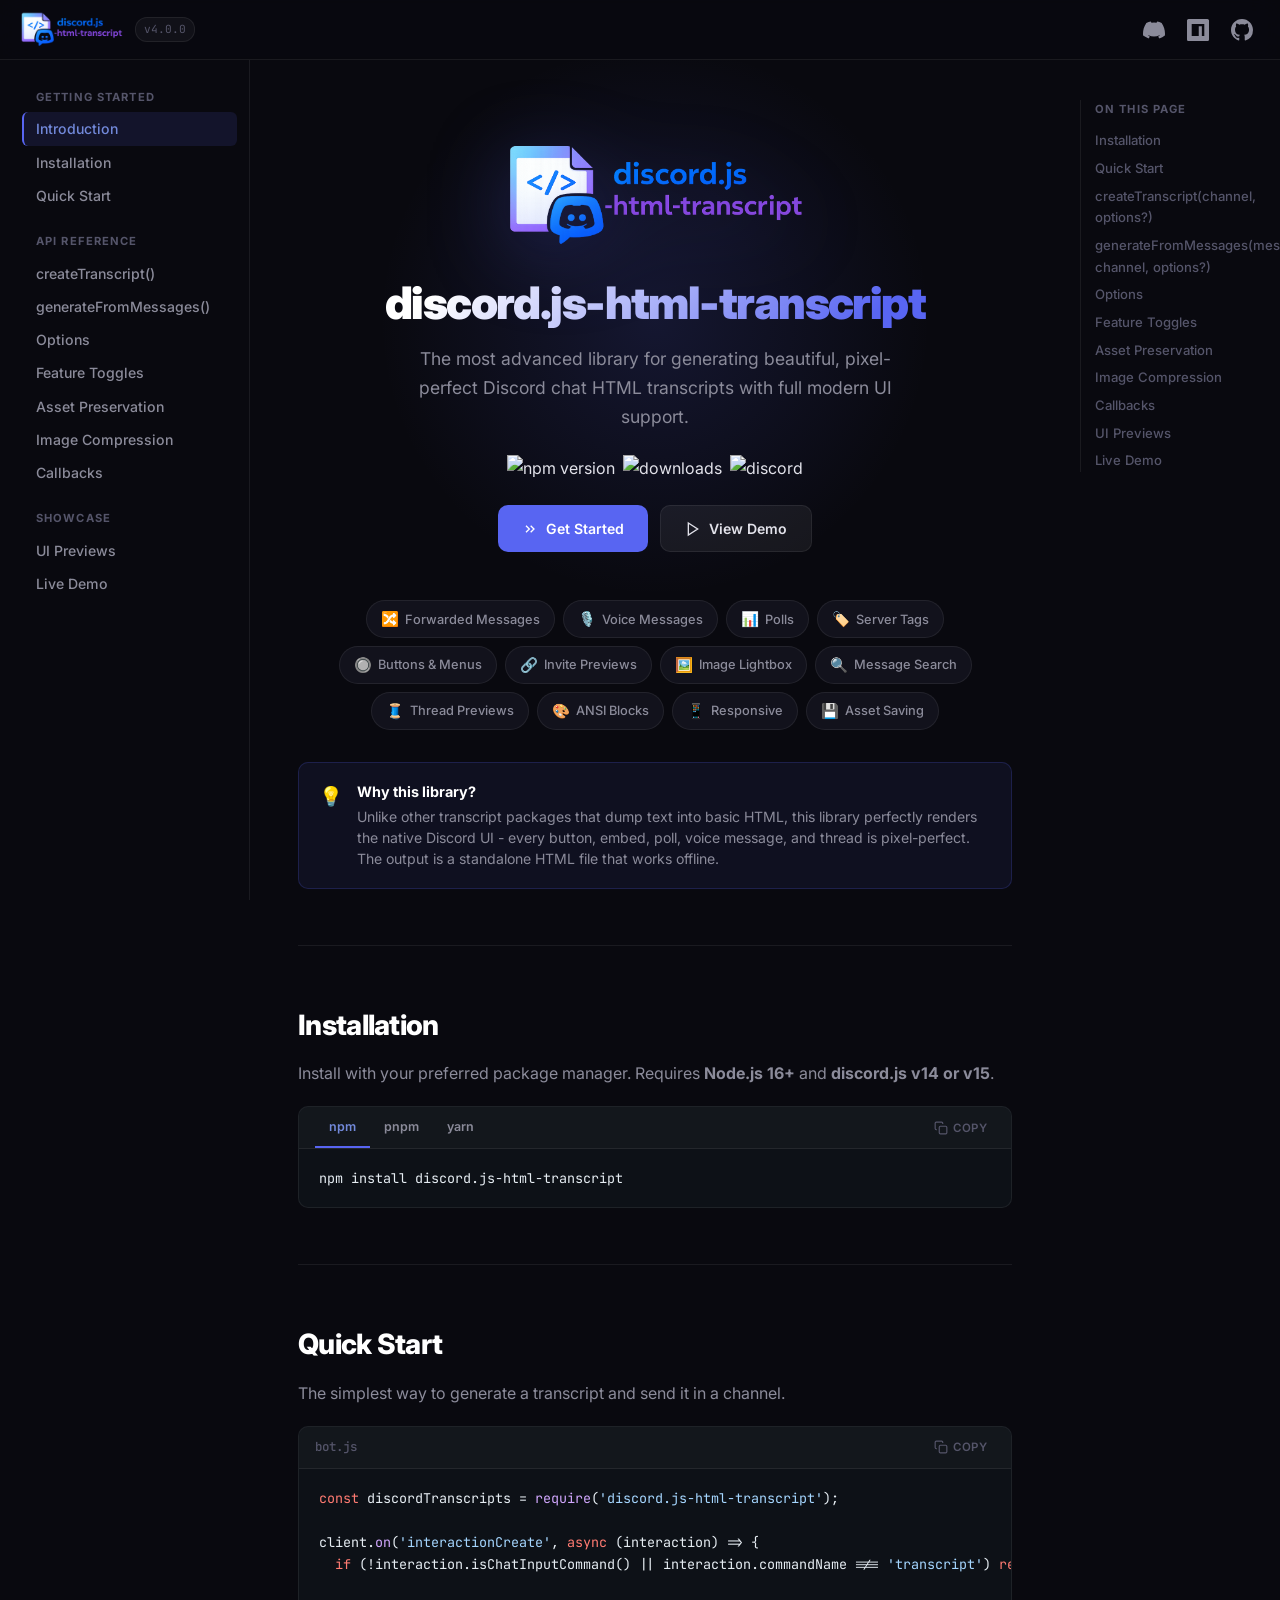
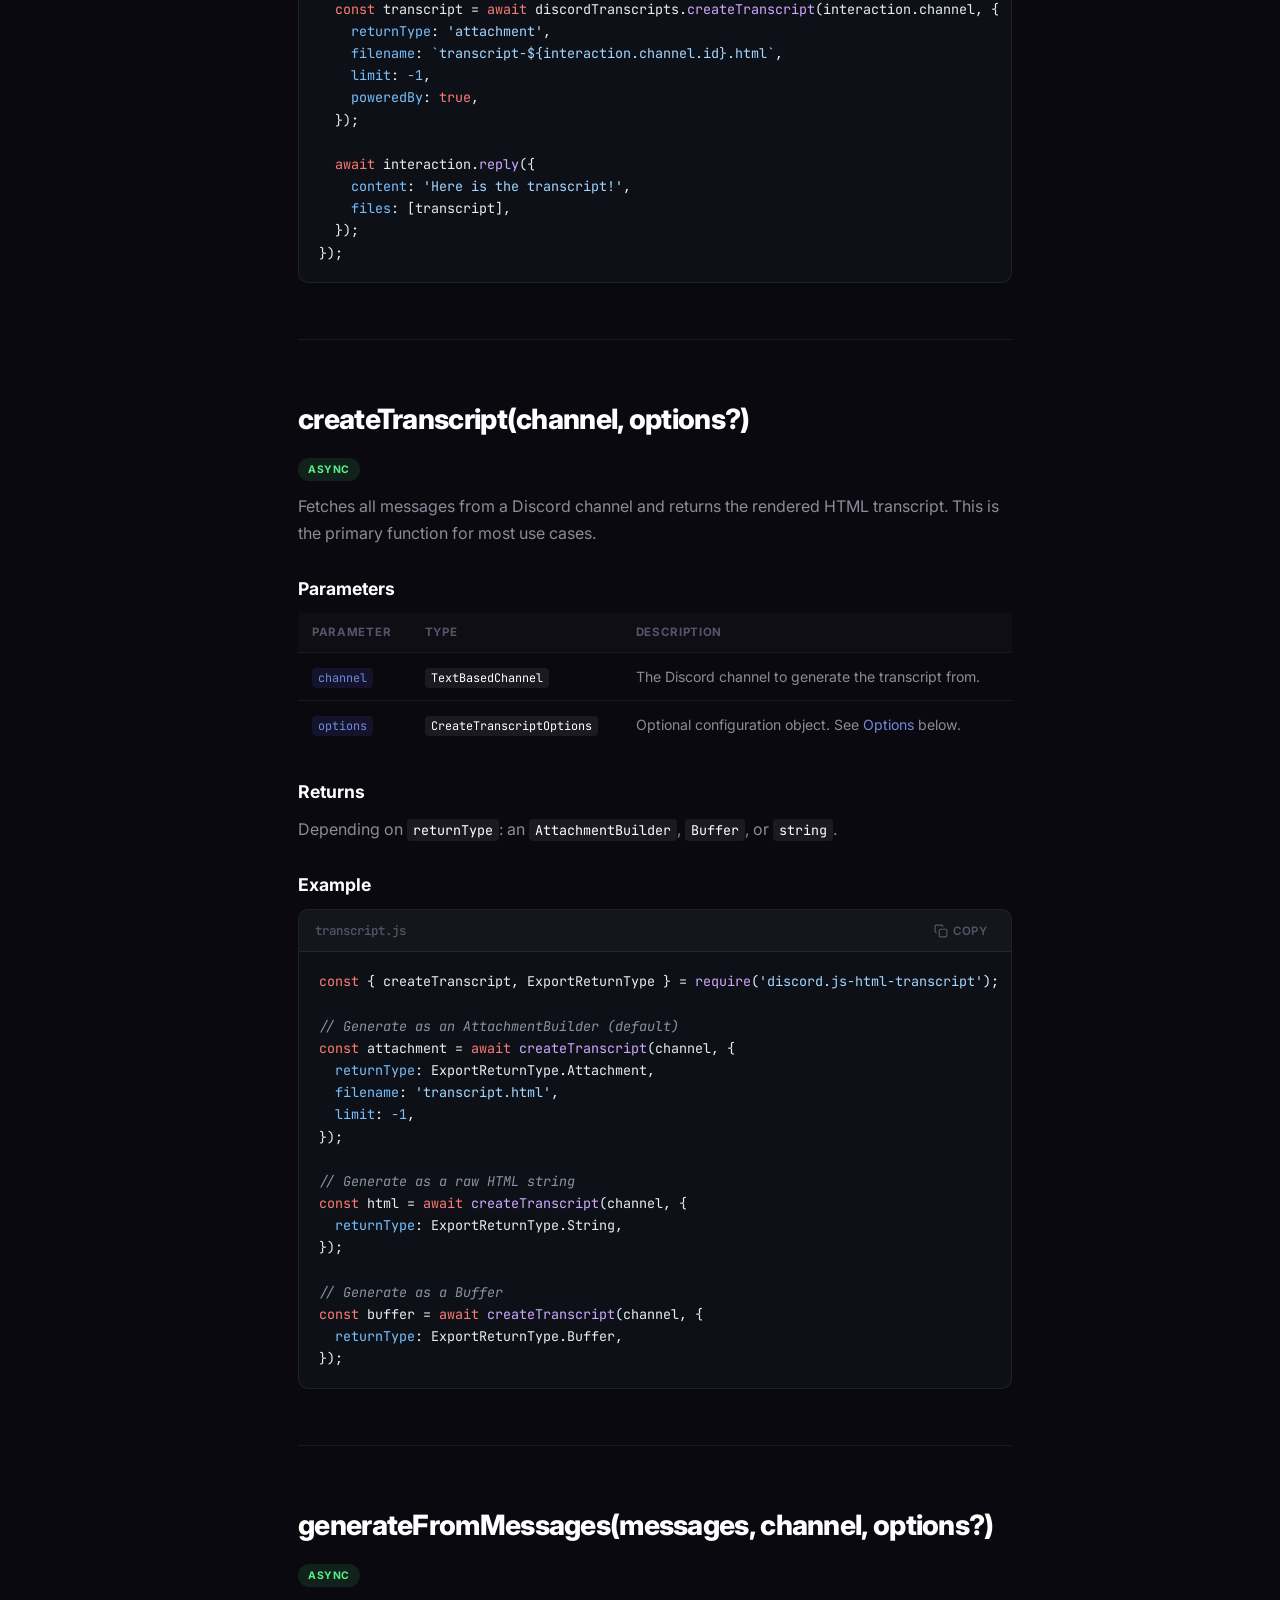
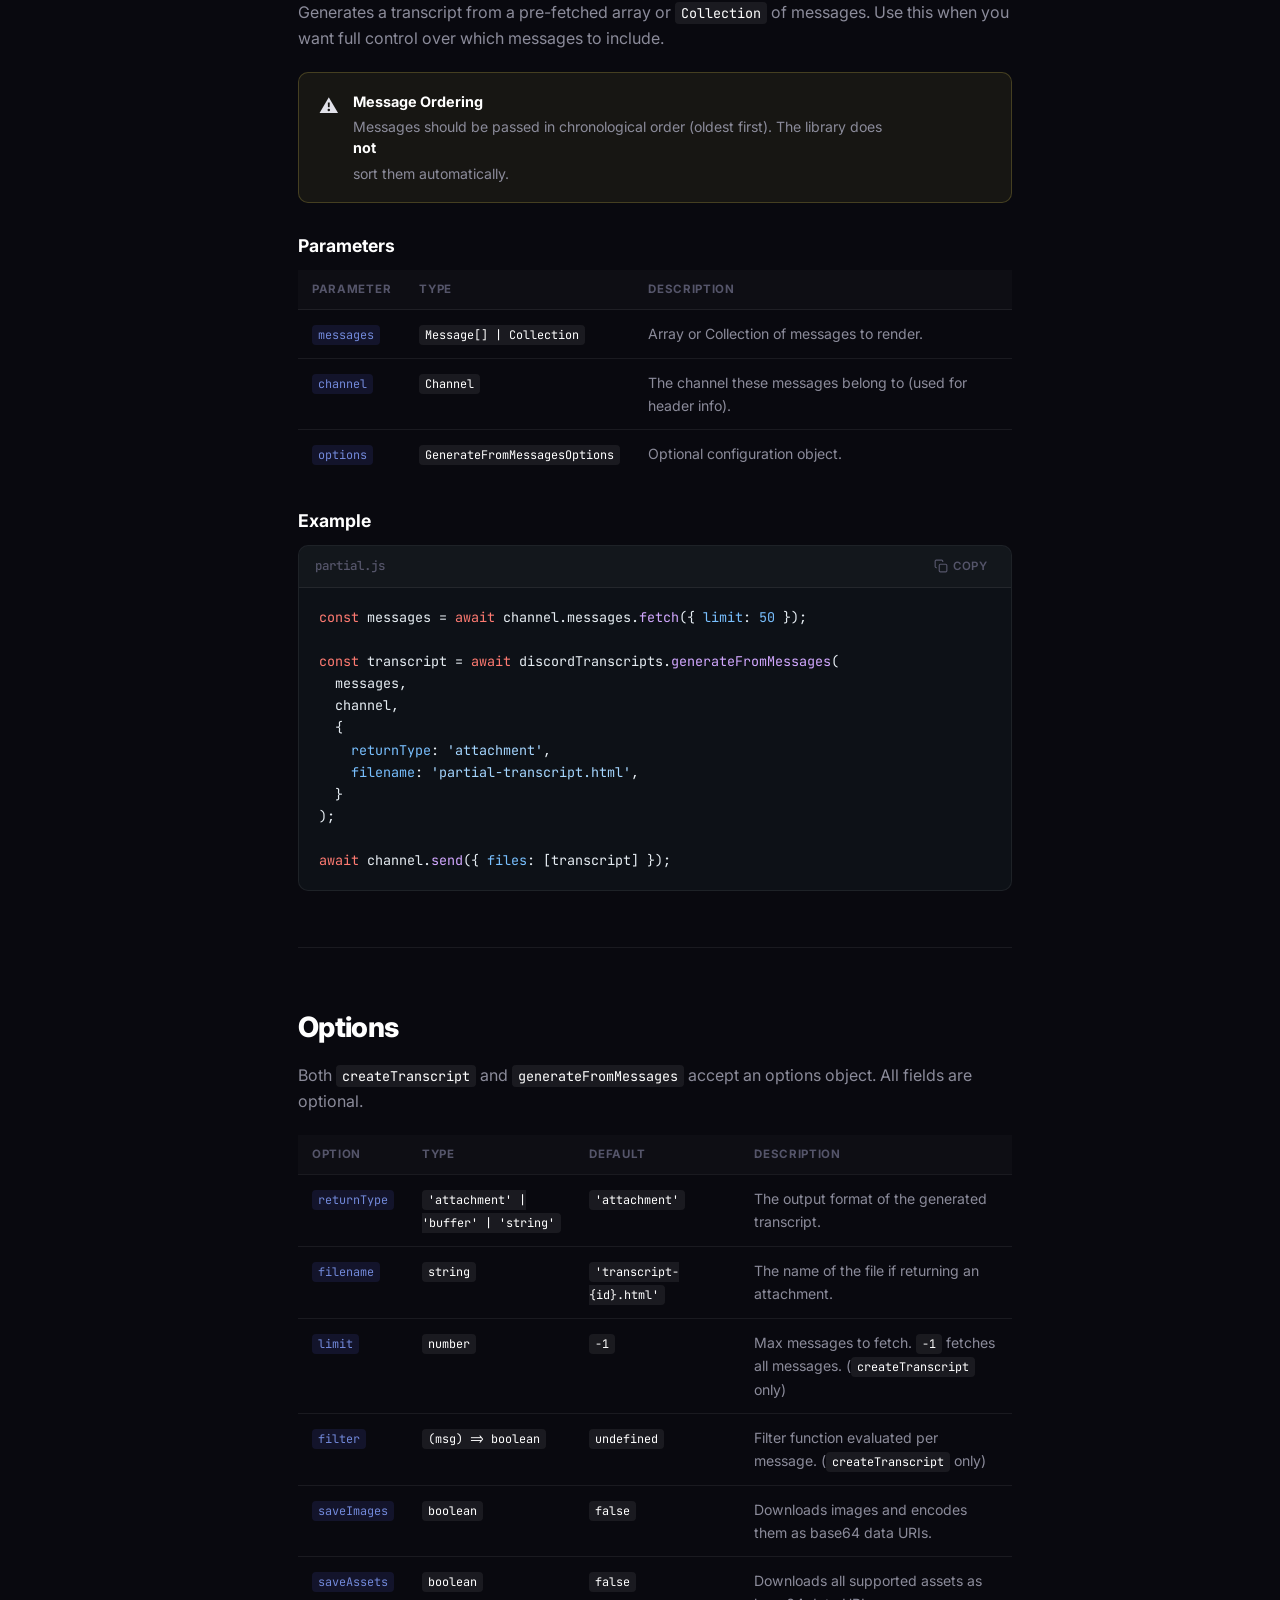
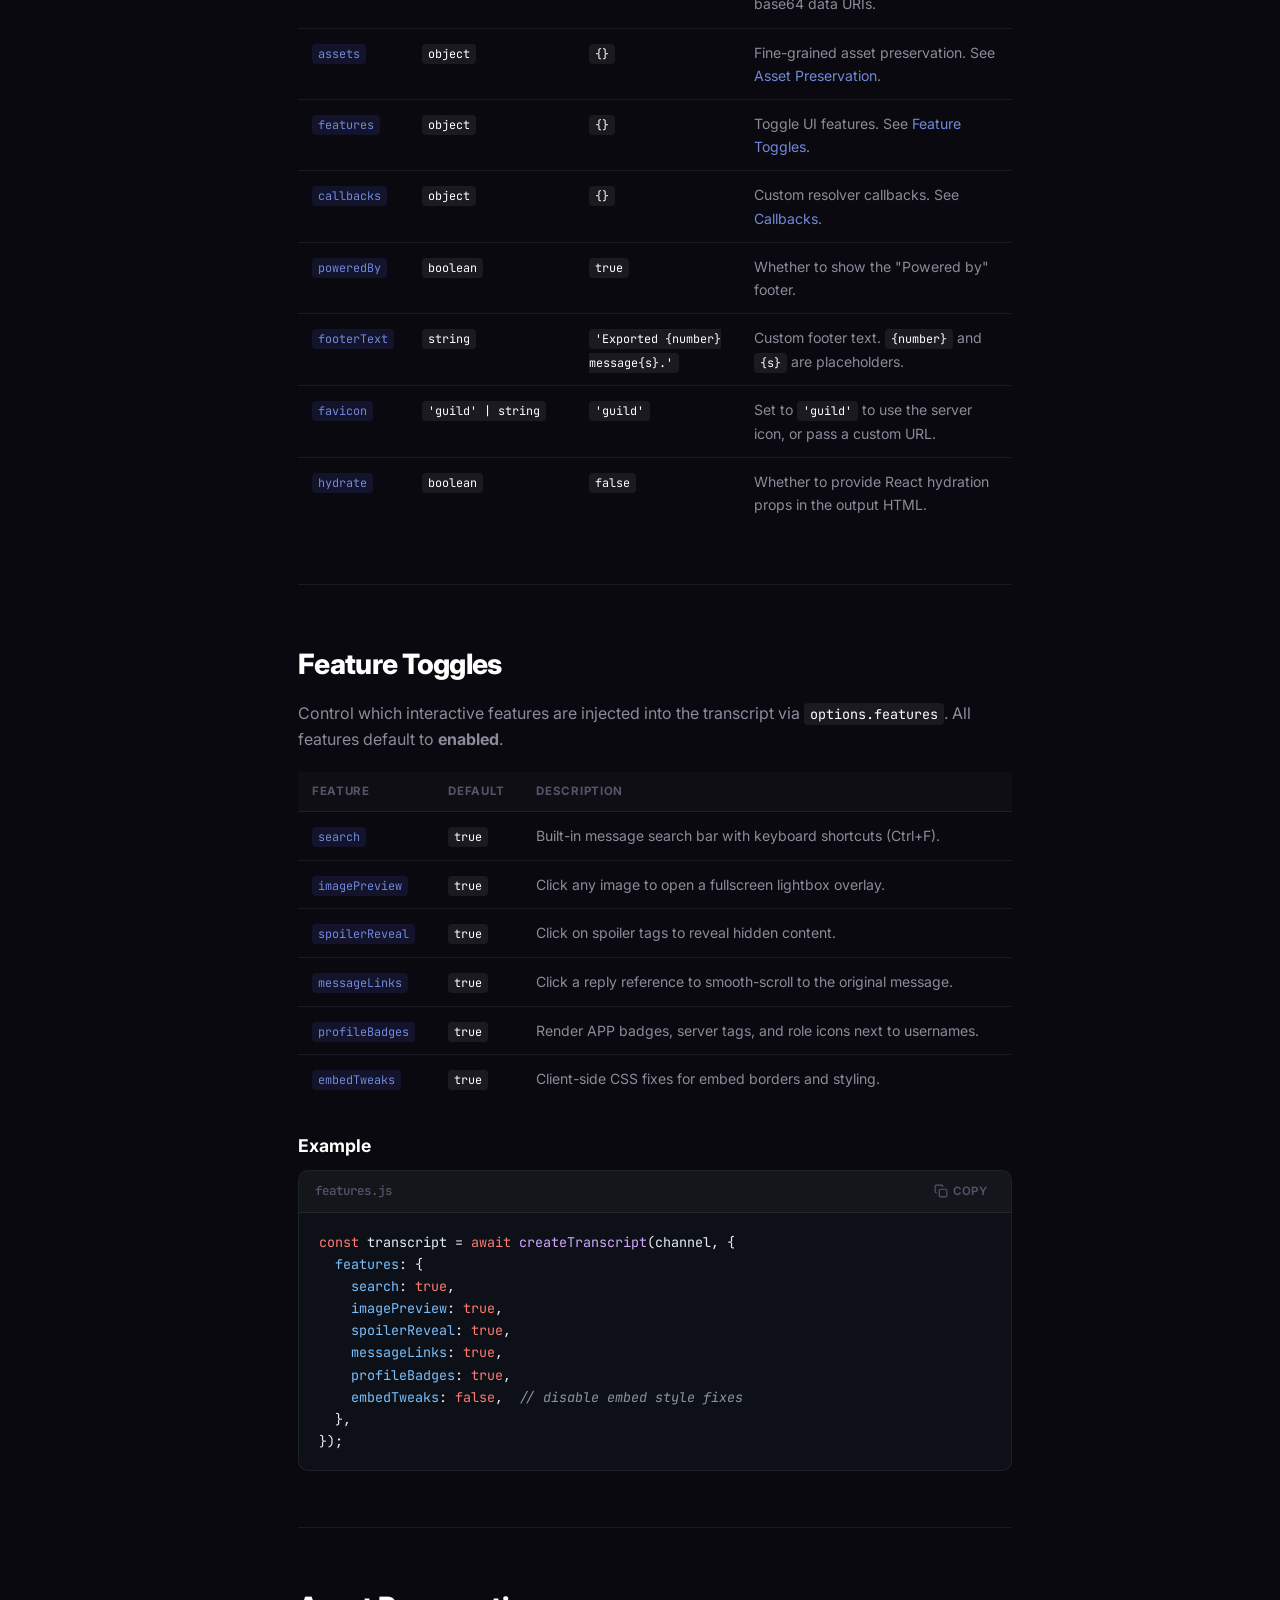
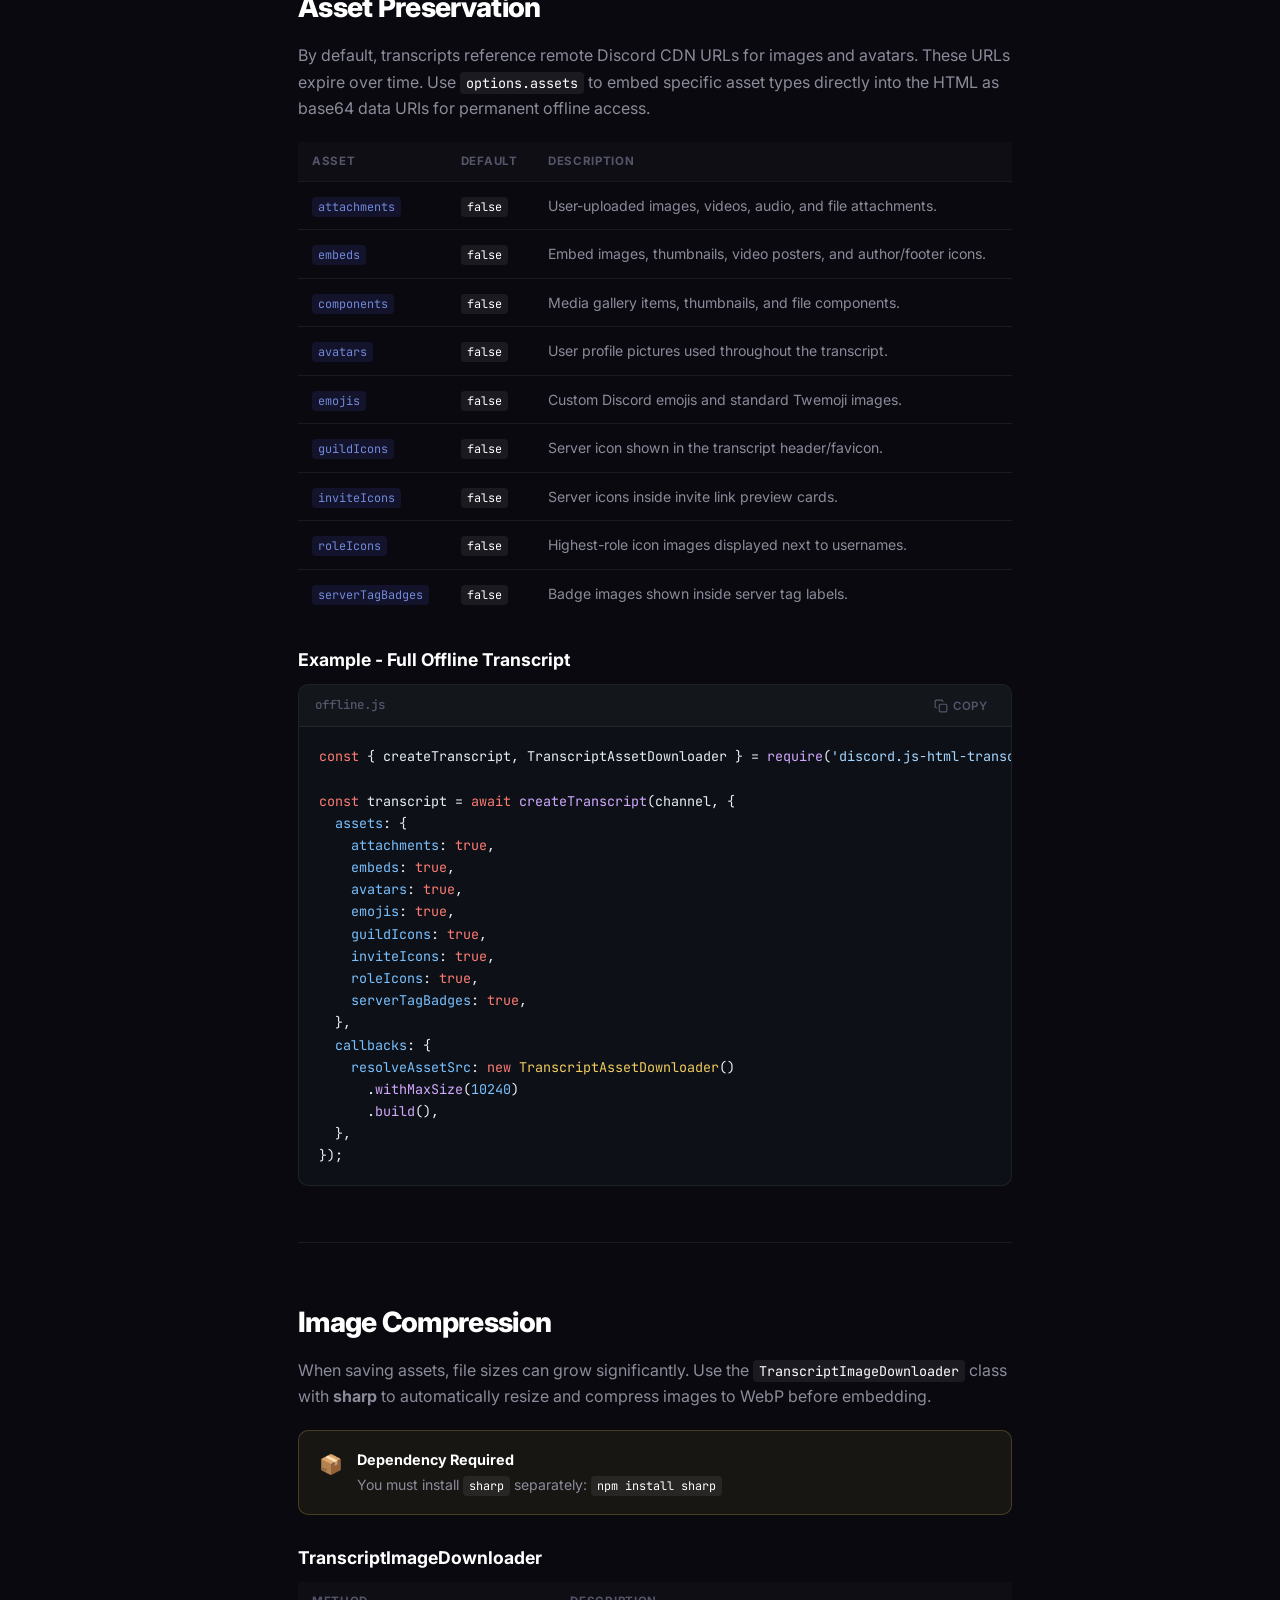
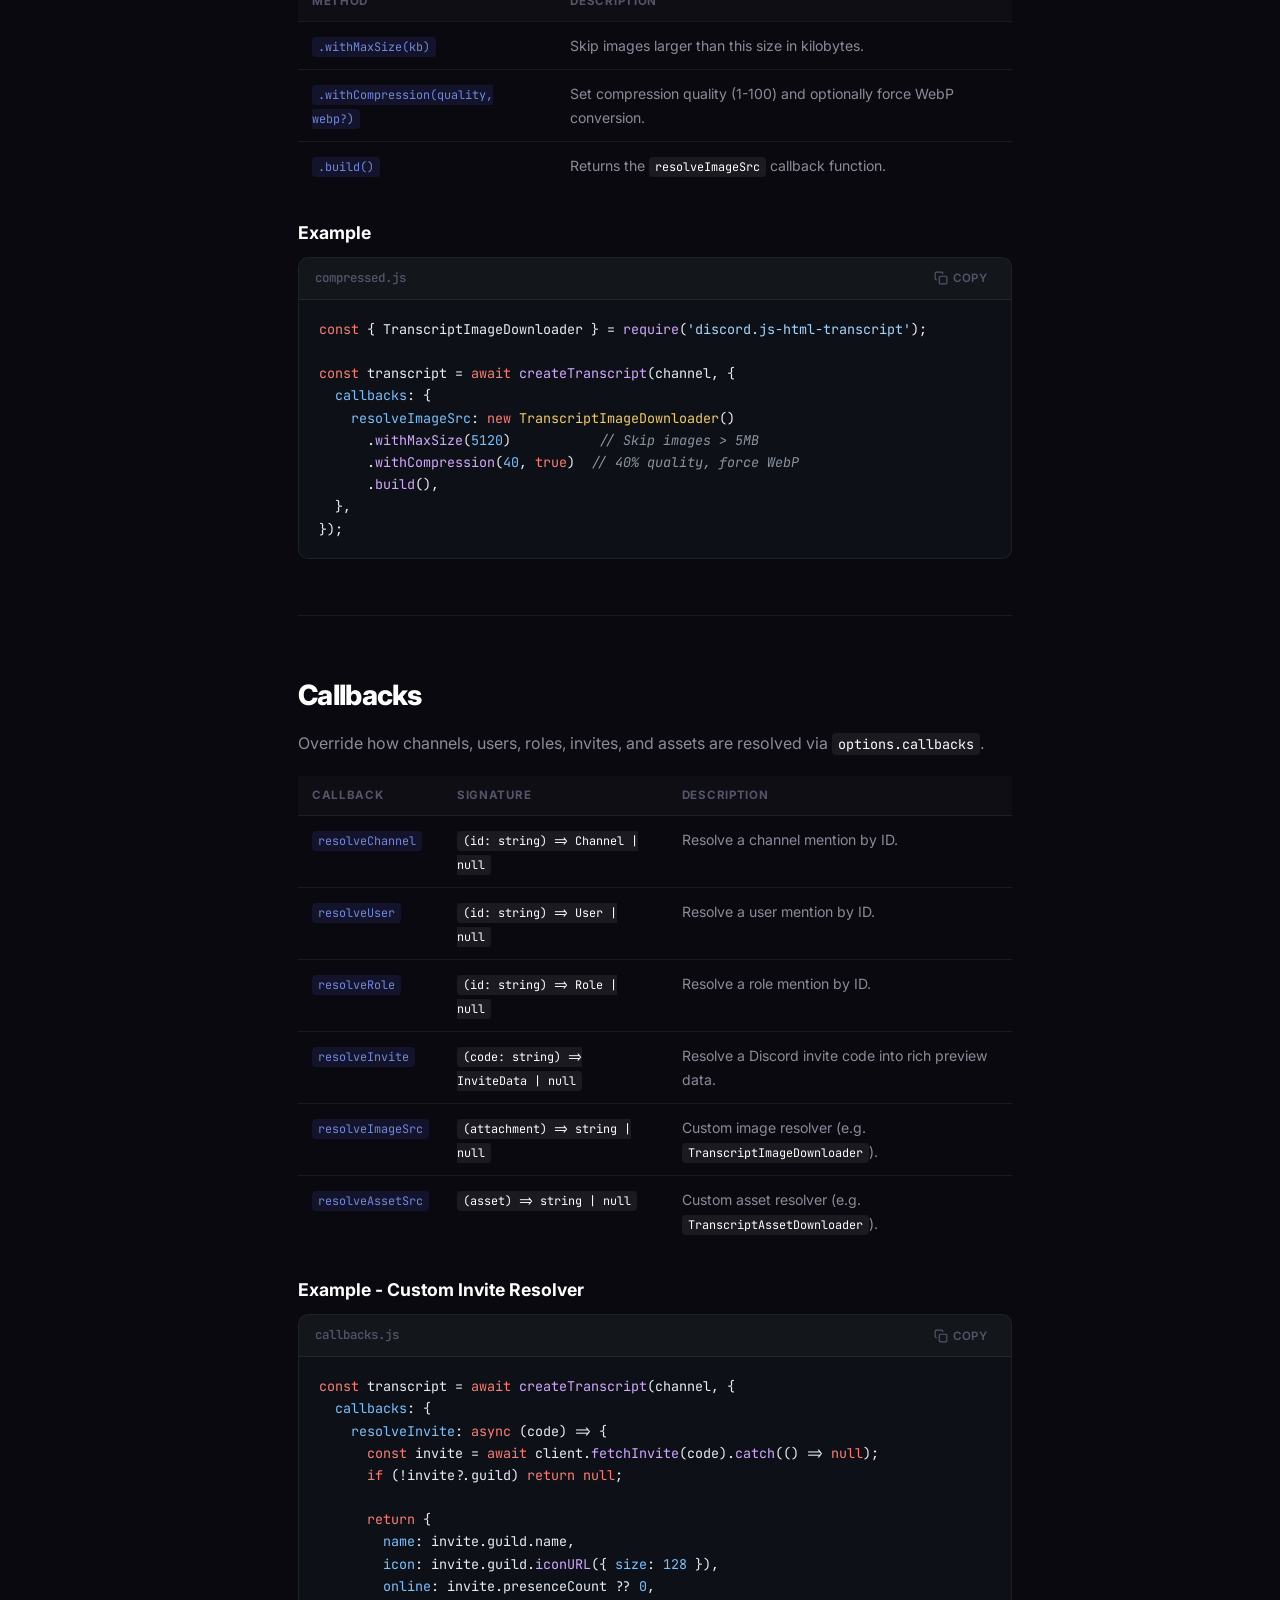
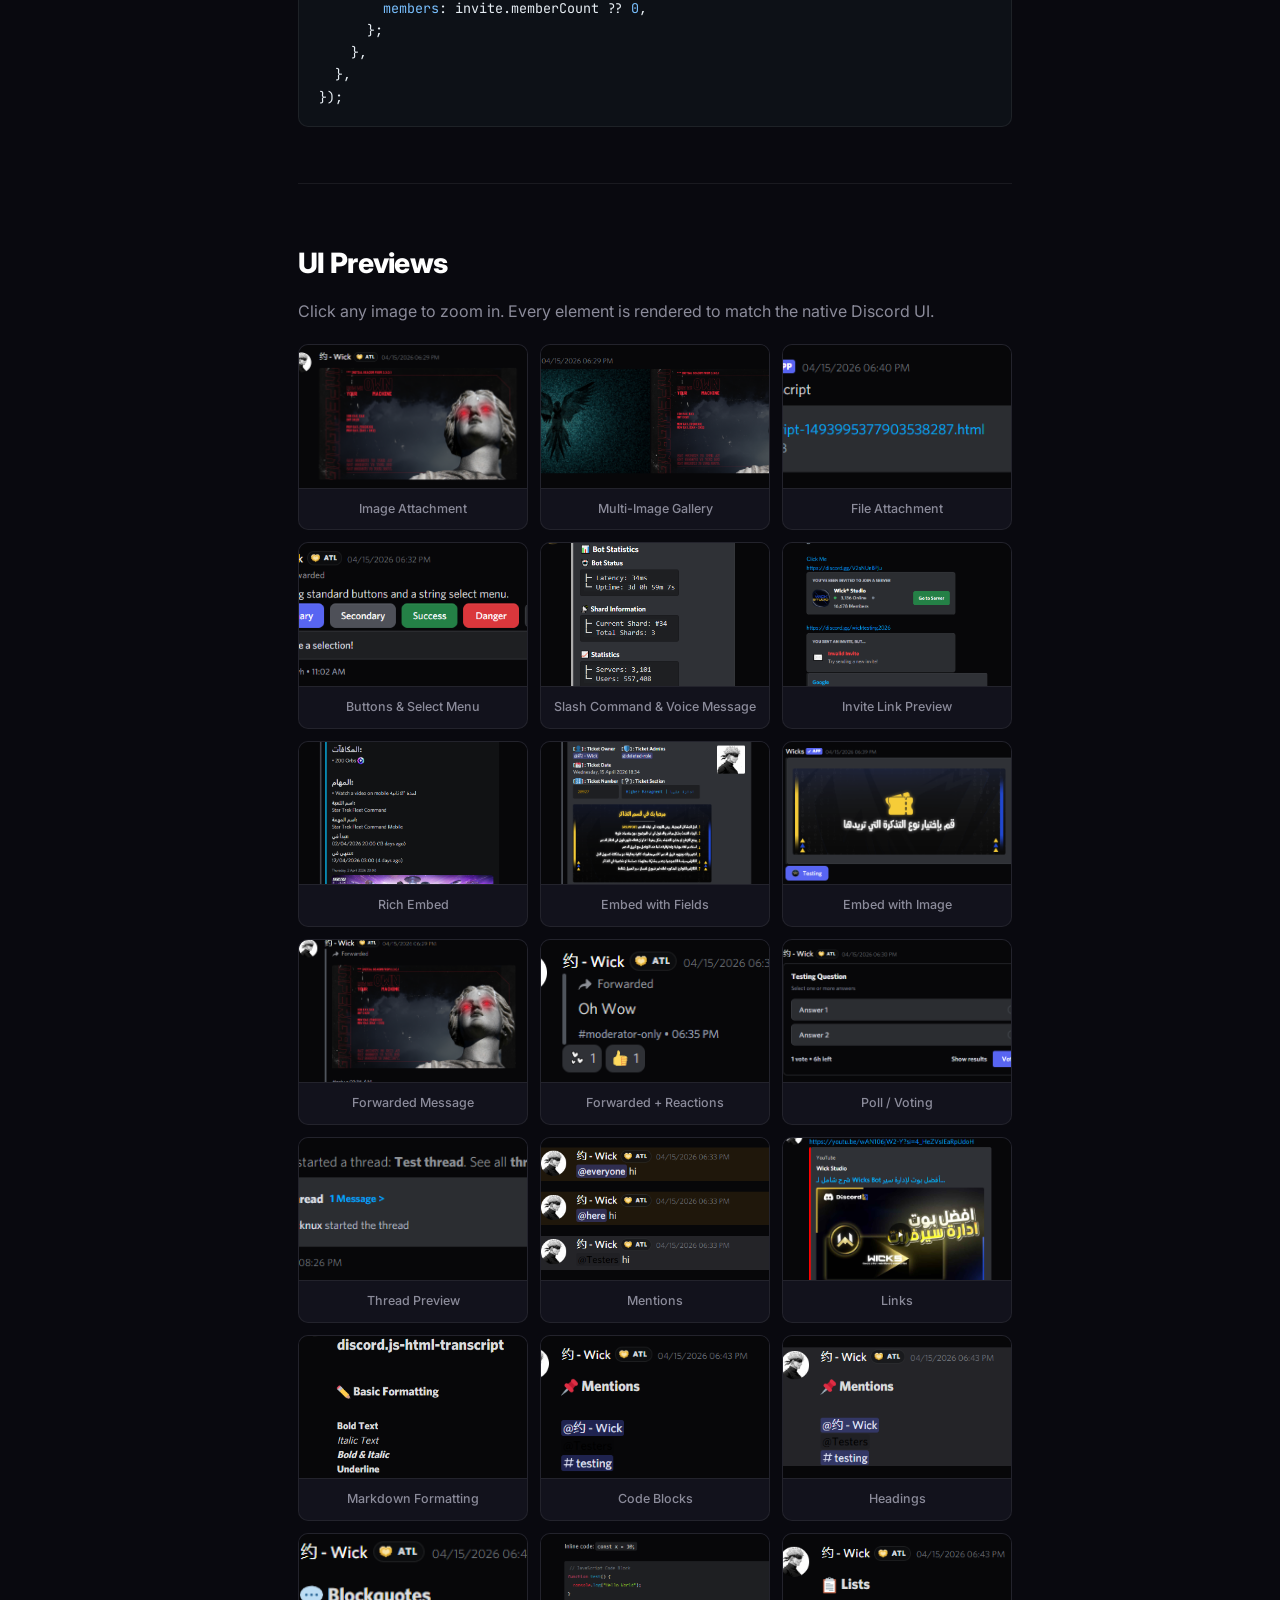
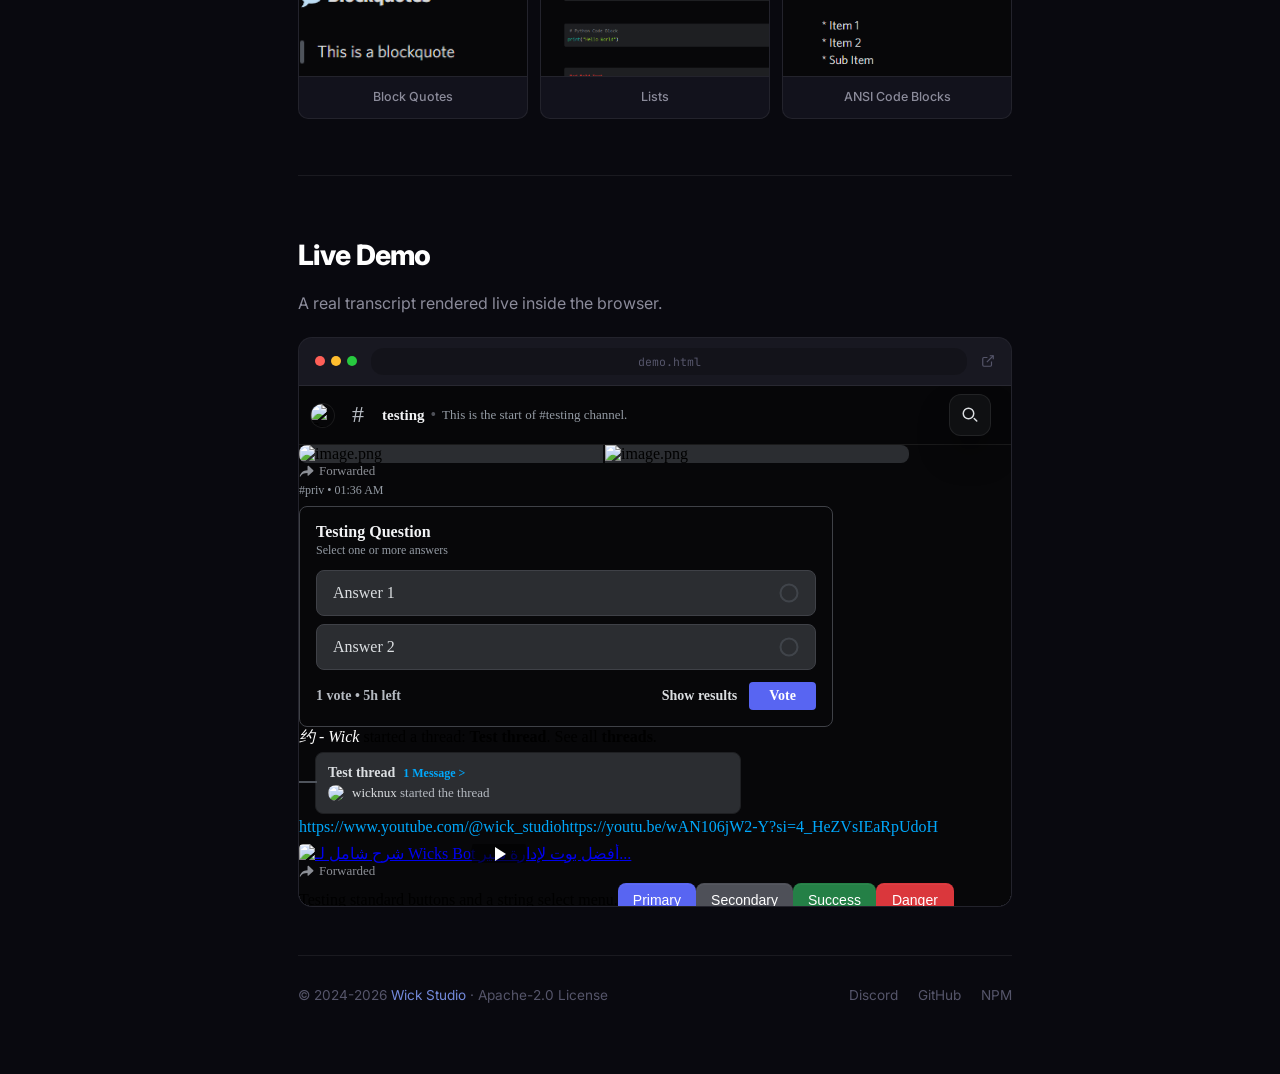
==== index.html @ 1263c53f "Add files via upload" ====
<!DOCTYPE html>
<html lang="en">
<head>
  <meta charset="UTF-8" />
  <meta name="viewport" content="width=device-width, initial-scale=1.0" />
  <title>discord.js-html-transcript - Documentation</title>
  <meta name="description" content="Generate beautiful, pixel-perfect Discord HTML transcripts with full support for modern Discord UI." />
  <meta name="theme-color" content="#5865F2" />
  <link rel="icon" type="image/png" href="./assets/logo.png" />
  <link rel="preconnect" href="https://fonts.googleapis.com" />
  <link rel="preconnect" href="https://fonts.gstatic.com" crossorigin />
  <link href="https://fonts.googleapis.com/css2?family=Inter:wght@400;500;600;700;800;900&family=JetBrains+Mono:wght@400;500&display=swap" rel="stylesheet" />
  <link rel="stylesheet" href="style.css" />
</head>
<body>
  <!-- Top Navbar -->
  <header class="navbar" id="navbar">
    <div class="navbar-left">
      <button id="sidebarToggle" class="sidebar-toggle" aria-label="Toggle sidebar">
        <svg width="22" height="22" viewBox="0 0 24 24" fill="none" stroke="currentColor" stroke-width="2" stroke-linecap="round"><line x1="3" y1="12" x2="21" y2="12"/><line x1="3" y1="6" x2="21" y2="6"/><line x1="3" y1="18" x2="21" y2="18"/></svg>
      </button>
      <a href="#" class="brand">
        <img src="./assets/logo.png" alt="discord.js-html-transcript" class="brand-logo" />
      </a>
      <span class="version-badge">v4.0.0</span>
    </div>
    <div class="navbar-right">
      <a href="https://discord.gg/wicks" target="_blank" rel="noopener" class="nav-icon-link" title="Discord">
        <svg width="22" height="22" viewBox="0 0 24 24" fill="currentColor"><path d="M20.317 4.37a19.791 19.791 0 0 0-4.885-1.515.074.074 0 0 0-.079.037c-.21.375-.444.864-.608 1.25a18.27 18.27 0 0 0-5.487 0 12.64 12.64 0 0 0-.617-1.25.077.077 0 0 0-.079-.037A19.736 19.736 0 0 0 3.677 4.37a.07.07 0 0 0-.032.027C.533 9.046-.32 13.58.099 18.057a.082.082 0 0 0 .031.057 19.9 19.9 0 0 0 5.993 3.03.078.078 0 0 0 .084-.028c.462-.63.874-1.295 1.226-1.994a.076.076 0 0 0-.041-.106 13.107 13.107 0 0 1-1.872-.892.077.077 0 0 1-.008-.128 10.2 10.2 0 0 0 .372-.292.074.074 0 0 1 .077-.01c3.928 1.793 8.18 1.793 12.062 0a.074.074 0 0 1 .078.01c.12.098.246.198.373.292a.077.077 0 0 1-.006.127 12.299 12.299 0 0 1-1.873.892.077.077 0 0 0-.041.107c.36.698.772 1.362 1.225 1.993a.076.076 0 0 0 .084.028 19.839 19.839 0 0 0 6.002-3.03.077.077 0 0 0 .032-.054c.5-5.177-.838-9.674-3.549-13.66a.061.061 0 0 0-.031-.03Z"/></svg>
      </a>
      <a href="https://www.npmjs.com/package/discord.js-html-transcript" target="_blank" rel="noopener" class="nav-icon-link" title="NPM">
        <svg width="22" height="22" viewBox="0 0 24 24" fill="currentColor"><path d="M1.763 0C.786 0 0 .786 0 1.763v20.474C0 23.214.786 24 1.763 24h20.474c.977 0 1.763-.786 1.763-1.763V1.763C24 .786 23.214 0 22.237 0zM5.13 5.323h13.74v13.354H16.2V8.014h-3.386v10.663h-7.68z"/></svg>
      </a>
      <a href="https://github.com/wickstudio/discord.js-html-transcript" target="_blank" rel="noopener" class="nav-icon-link" title="GitHub">
        <svg width="22" height="22" viewBox="0 0 24 24" fill="currentColor"><path d="M12 0C5.37 0 0 5.37 0 12c0 5.31 3.435 9.795 8.205 11.385.6.105.825-.255.825-.57 0-.285-.015-1.23-.015-2.235-3.015.555-3.795-.735-4.035-1.41-.135-.345-.72-1.41-1.23-1.695-.42-.225-1.02-.78-.015-.795.945-.015 1.62.87 1.845 1.23 1.08 1.815 2.805 1.305 3.495.99.105-.78.42-1.305.765-1.605-2.67-.3-5.46-1.335-5.46-5.925 0-1.305.465-2.385 1.23-3.225-.12-.3-.54-1.53.12-3.18 0 0 1.005-.315 3.3 1.23.96-.27 1.98-.405 3-.405s2.04.135 3 .405c2.295-1.56 3.3-1.23 3.3-1.23.66 1.65.24 2.88.12 3.18.765.84 1.23 1.905 1.23 3.225 0 4.605-2.805 5.625-5.475 5.925.435.375.81 1.095.81 2.22 0 1.605-.015 2.895-.015 3.3 0 .315.225.69.825.57A12.02 12.02 0 0 0 24 12c0-6.63-5.37-12-12-12Z"/></svg>
      </a>
    </div>
  </header>

  <div class="layout">
    <!-- Left Sidebar -->
    <aside class="sidebar" id="sidebar">
      <nav class="sidebar-nav">
        <ul class="nav-group">
          <li class="nav-title">Getting Started</li>
          <li><a href="#introduction" class="nav-link active">Introduction</a></li>
          <li><a href="#installation" class="nav-link">Installation</a></li>
          <li><a href="#quick-start" class="nav-link">Quick Start</a></li>
        </ul>
        <ul class="nav-group">
          <li class="nav-title">API Reference</li>
          <li><a href="#createtranscript" class="nav-link">createTranscript()</a></li>
          <li><a href="#generatefrommessages" class="nav-link">generateFromMessages()</a></li>
          <li><a href="#options" class="nav-link">Options</a></li>
          <li><a href="#features" class="nav-link">Feature Toggles</a></li>
          <li><a href="#assets" class="nav-link">Asset Preservation</a></li>
          <li><a href="#compression" class="nav-link">Image Compression</a></li>
          <li><a href="#callbacks" class="nav-link">Callbacks</a></li>
        </ul>
        <ul class="nav-group">
          <li class="nav-title">Showcase</li>
          <li><a href="#showcase" class="nav-link">UI Previews</a></li>
          <li><a href="#live-demo" class="nav-link">Live Demo</a></li>
        </ul>
      </nav>
    </aside>

    <!-- Sidebar overlay for mobile -->
    <div class="sidebar-overlay" id="sidebarOverlay"></div>

    <!-- Main Content -->
    <main class="main-content">
      <div class="content-wrapper">

        <!-- ═══ Introduction ═══ -->
        <section id="introduction" class="docs-section">
          <div class="hero-block">
            <img src="./assets/logo.png" alt="discord.js-html-transcript" class="hero-logo" />
            <h1 class="hero-title">discord.js-html-transcript</h1>
            <p class="hero-subtitle">The most advanced library for generating beautiful, pixel-perfect Discord chat HTML transcripts with full modern UI support.</p>
            <div class="hero-badges">
              <img src="https://img.shields.io/npm/v/discord.js-html-transcript?color=5865F2&label=npm&logo=npm&logoColor=white" alt="npm version" />
              <img src="https://img.shields.io/npm/dw/discord.js-html-transcript?color=5865F2&logo=npm&logoColor=white" alt="downloads" />
              <img src="https://img.shields.io/discord/1061971978845700176?color=5865F2&label=discord&logo=discord&logoColor=white" alt="discord" />
            </div>
            <div class="hero-actions">
              <a href="#installation" class="btn btn-primary">
                <svg width="16" height="16" viewBox="0 0 24 24" fill="none" stroke="currentColor" stroke-width="2"><polyline points="13 17 18 12 13 7"/><polyline points="6 17 11 12 6 7"/></svg>
                Get Started
              </a>
              <a href="#live-demo" class="btn btn-ghost">
                <svg width="16" height="16" viewBox="0 0 24 24" fill="none" stroke="currentColor" stroke-width="2"><polygon points="5 3 19 12 5 21 5 3"/></svg>
                View Demo
              </a>
            </div>
          </div>

          <div class="feature-strip">
            <div class="feature-chip"><span class="chip-icon">🔀</span> Forwarded Messages</div>
            <div class="feature-chip"><span class="chip-icon">🎙️</span> Voice Messages</div>
            <div class="feature-chip"><span class="chip-icon">📊</span> Polls</div>
            <div class="feature-chip"><span class="chip-icon">🏷️</span> Server Tags</div>
            <div class="feature-chip"><span class="chip-icon">🔘</span> Buttons & Menus</div>
            <div class="feature-chip"><span class="chip-icon">🔗</span> Invite Previews</div>
            <div class="feature-chip"><span class="chip-icon">🖼️</span> Image Lightbox</div>
            <div class="feature-chip"><span class="chip-icon">🔍</span> Message Search</div>
            <div class="feature-chip"><span class="chip-icon">🧵</span> Thread Previews</div>
            <div class="feature-chip"><span class="chip-icon">🎨</span> ANSI Blocks</div>
            <div class="feature-chip"><span class="chip-icon">📱</span> Responsive</div>
            <div class="feature-chip"><span class="chip-icon">💾</span> Asset Saving</div>
          </div>

          <div class="info-box">
            <div class="info-icon">💡</div>
            <div class="info-body">
              <strong>Why this library?</strong>
              <p>Unlike other transcript packages that dump text into basic HTML, this library perfectly renders the native Discord UI - every button, embed, poll, voice message, and thread is pixel-perfect. The output is a standalone HTML file that works offline.</p>
            </div>
          </div>
        </section>

        <hr />

        <!-- ═══ Installation ═══ -->
        <section id="installation" class="docs-section">
          <h2>Installation</h2>
          <p>Install with your preferred package manager. Requires <strong>Node.js 16+</strong> and <strong>discord.js v14 or v15</strong>.</p>

          <div class="code-block">
            <div class="code-header">
              <div class="code-tabs">
                <button class="code-tab active" data-target="install-npm">npm</button>
                <button class="code-tab" data-target="install-pnpm">pnpm</button>
                <button class="code-tab" data-target="install-yarn">yarn</button>
              </div>
              <button class="copy-btn" aria-label="Copy">
                <svg width="14" height="14" viewBox="0 0 24 24" fill="none" stroke="currentColor" stroke-width="2"><rect x="9" y="9" width="13" height="13" rx="2"/><path d="M5 15H4a2 2 0 0 1-2-2V4a2 2 0 0 1 2-2h9a2 2 0 0 1 2 2v1"/></svg>
                <span>Copy</span>
              </button>
            </div>
<pre class="code-pane active" id="install-npm"><code>npm install discord.js-html-transcript</code></pre>
<pre class="code-pane" id="install-pnpm"><code>pnpm add discord.js-html-transcript</code></pre>
<pre class="code-pane" id="install-yarn"><code>yarn add discord.js-html-transcript</code></pre>
          </div>
        </section>

        <hr />

        <!-- ═══ Quick Start ═══ -->
        <section id="quick-start" class="docs-section">
          <h2>Quick Start</h2>
          <p>The simplest way to generate a transcript and send it in a channel.</p>

          <div class="code-block">
            <div class="code-header">
              <span class="code-filename">bot.js</span>
              <button class="copy-btn" aria-label="Copy">
                <svg width="14" height="14" viewBox="0 0 24 24" fill="none" stroke="currentColor" stroke-width="2"><rect x="9" y="9" width="13" height="13" rx="2"/><path d="M5 15H4a2 2 0 0 1-2-2V4a2 2 0 0 1 2-2h9a2 2 0 0 1 2 2v1"/></svg>
                <span>Copy</span>
              </button>
            </div>
<pre><code><span class="kw">const</span> discordTranscripts = <span class="fn">require</span>(<span class="s">'discord.js-html-transcript'</span>);

client.<span class="fn">on</span>(<span class="s">'interactionCreate'</span>, <span class="kw">async</span> (interaction) =&gt; {
  <span class="kw">if</span> (!interaction.isChatInputCommand() || interaction.commandName !== <span class="s">'transcript'</span>) <span class="kw">return</span>;

  <span class="kw">const</span> transcript = <span class="kw">await</span> discordTranscripts.<span class="fn">createTranscript</span>(interaction.channel, {
    <span class="p">returnType</span>: <span class="s">'attachment'</span>,
    <span class="p">filename</span>: <span class="s">`transcript-${interaction.channel.id}.html`</span>,
    <span class="p">limit</span>: <span class="n">-1</span>,
    <span class="p">poweredBy</span>: <span class="kw">true</span>,
  });

  <span class="kw">await</span> interaction.<span class="fn">reply</span>({
    <span class="p">content</span>: <span class="s">'Here is the transcript!'</span>,
    <span class="p">files</span>: [transcript],
  });
});</code></pre>
          </div>
        </section>

        <hr />

        <!-- ═══ createTranscript ═══ -->
        <section id="createtranscript" class="docs-section">
          <h2>createTranscript(channel, options?)</h2>
          <div class="fn-badge">Async</div>
          <p>Fetches all messages from a Discord channel and returns the rendered HTML transcript. This is the primary function for most use cases.</p>

          <h3>Parameters</h3>
          <table class="api-table">
            <thead><tr><th>Parameter</th><th>Type</th><th>Description</th></tr></thead>
            <tbody>
              <tr><td><code>channel</code></td><td><code>TextBasedChannel</code></td><td>The Discord channel to generate the transcript from.</td></tr>
              <tr><td><code>options</code></td><td><code>CreateTranscriptOptions</code></td><td>Optional configuration object. See <a href="#options">Options</a> below.</td></tr>
            </tbody>
          </table>

          <h3>Returns</h3>
          <p>Depending on <code>returnType</code>: an <code>AttachmentBuilder</code>, <code>Buffer</code>, or <code>string</code>.</p>

          <h3>Example</h3>
          <div class="code-block">
            <div class="code-header">
              <span class="code-filename">transcript.js</span>
              <button class="copy-btn" aria-label="Copy"><svg width="14" height="14" viewBox="0 0 24 24" fill="none" stroke="currentColor" stroke-width="2"><rect x="9" y="9" width="13" height="13" rx="2"/><path d="M5 15H4a2 2 0 0 1-2-2V4a2 2 0 0 1 2-2h9a2 2 0 0 1 2 2v1"/></svg><span>Copy</span></button>
            </div>
<pre><code><span class="kw">const</span> { createTranscript, ExportReturnType } = <span class="fn">require</span>(<span class="s">'discord.js-html-transcript'</span>);

<span class="cm">// Generate as an AttachmentBuilder (default)</span>
<span class="kw">const</span> attachment = <span class="kw">await</span> <span class="fn">createTranscript</span>(channel, {
  <span class="p">returnType</span>: ExportReturnType.Attachment,
  <span class="p">filename</span>: <span class="s">'transcript.html'</span>,
  <span class="p">limit</span>: <span class="n">-1</span>,
});

<span class="cm">// Generate as a raw HTML string</span>
<span class="kw">const</span> html = <span class="kw">await</span> <span class="fn">createTranscript</span>(channel, {
  <span class="p">returnType</span>: ExportReturnType.String,
});

<span class="cm">// Generate as a Buffer</span>
<span class="kw">const</span> buffer = <span class="kw">await</span> <span class="fn">createTranscript</span>(channel, {
  <span class="p">returnType</span>: ExportReturnType.Buffer,
});</code></pre>
          </div>
        </section>

        <hr />

        <!-- ═══ generateFromMessages ═══ -->
        <section id="generatefrommessages" class="docs-section">
          <h2>generateFromMessages(messages, channel, options?)</h2>
          <div class="fn-badge">Async</div>
          <p>Generates a transcript from a pre-fetched array or <code>Collection</code> of messages. Use this when you want full control over which messages to include.</p>

          <div class="info-box info-warning">
            <div class="info-icon">⚠️</div>
            <div class="info-body">
              <strong>Message Ordering</strong>
              <p>Messages should be passed in chronological order (oldest first). The library does <strong>not</strong> sort them automatically.</p>
            </div>
          </div>

          <h3>Parameters</h3>
          <table class="api-table">
            <thead><tr><th>Parameter</th><th>Type</th><th>Description</th></tr></thead>
            <tbody>
              <tr><td><code>messages</code></td><td><code>Message[] | Collection</code></td><td>Array or Collection of messages to render.</td></tr>
              <tr><td><code>channel</code></td><td><code>Channel</code></td><td>The channel these messages belong to (used for header info).</td></tr>
              <tr><td><code>options</code></td><td><code>GenerateFromMessagesOptions</code></td><td>Optional configuration object.</td></tr>
            </tbody>
          </table>

          <h3>Example</h3>
          <div class="code-block">
            <div class="code-header">
              <span class="code-filename">partial.js</span>
              <button class="copy-btn" aria-label="Copy"><svg width="14" height="14" viewBox="0 0 24 24" fill="none" stroke="currentColor" stroke-width="2"><rect x="9" y="9" width="13" height="13" rx="2"/><path d="M5 15H4a2 2 0 0 1-2-2V4a2 2 0 0 1 2-2h9a2 2 0 0 1 2 2v1"/></svg><span>Copy</span></button>
            </div>
<pre><code><span class="kw">const</span> messages = <span class="kw">await</span> channel.messages.<span class="fn">fetch</span>({ <span class="p">limit</span>: <span class="n">50</span> });

<span class="kw">const</span> transcript = <span class="kw">await</span> discordTranscripts.<span class="fn">generateFromMessages</span>(
  messages,
  channel,
  {
    <span class="p">returnType</span>: <span class="s">'attachment'</span>,
    <span class="p">filename</span>: <span class="s">'partial-transcript.html'</span>,
  }
);

<span class="kw">await</span> channel.<span class="fn">send</span>({ <span class="p">files</span>: [transcript] });</code></pre>
          </div>
        </section>

        <hr />

        <!-- ═══ Options ═══ -->
        <section id="options" class="docs-section">
          <h2>Options</h2>
          <p>Both <code>createTranscript</code> and <code>generateFromMessages</code> accept an options object. All fields are optional.</p>

          <table class="api-table">
            <thead><tr><th>Option</th><th>Type</th><th>Default</th><th>Description</th></tr></thead>
            <tbody>
              <tr><td><code>returnType</code></td><td><code>'attachment' | 'buffer' | 'string'</code></td><td><code>'attachment'</code></td><td>The output format of the generated transcript.</td></tr>
              <tr><td><code>filename</code></td><td><code>string</code></td><td><code>'transcript-{id}.html'</code></td><td>The name of the file if returning an attachment.</td></tr>
              <tr><td><code>limit</code></td><td><code>number</code></td><td><code>-1</code></td><td>Max messages to fetch. <code>-1</code> fetches all messages. (<code>createTranscript</code> only)</td></tr>
              <tr><td><code>filter</code></td><td><code>(msg) =&gt; boolean</code></td><td><code>undefined</code></td><td>Filter function evaluated per message. (<code>createTranscript</code> only)</td></tr>
              <tr><td><code>saveImages</code></td><td><code>boolean</code></td><td><code>false</code></td><td>Downloads images and encodes them as base64 data URIs.</td></tr>
              <tr><td><code>saveAssets</code></td><td><code>boolean</code></td><td><code>false</code></td><td>Downloads all supported assets as base64 data URIs.</td></tr>
              <tr><td><code>assets</code></td><td><code>object</code></td><td><code>{}</code></td><td>Fine-grained asset preservation. See <a href="#assets">Asset Preservation</a>.</td></tr>
              <tr><td><code>features</code></td><td><code>object</code></td><td><code>{}</code></td><td>Toggle UI features. See <a href="#features">Feature Toggles</a>.</td></tr>
              <tr><td><code>callbacks</code></td><td><code>object</code></td><td><code>{}</code></td><td>Custom resolver callbacks. See <a href="#callbacks">Callbacks</a>.</td></tr>
              <tr><td><code>poweredBy</code></td><td><code>boolean</code></td><td><code>true</code></td><td>Whether to show the "Powered by" footer.</td></tr>
              <tr><td><code>footerText</code></td><td><code>string</code></td><td><code>'Exported {number} message{s}.'</code></td><td>Custom footer text. <code>{number}</code> and <code>{s}</code> are placeholders.</td></tr>
              <tr><td><code>favicon</code></td><td><code>'guild' | string</code></td><td><code>'guild'</code></td><td>Set to <code>'guild'</code> to use the server icon, or pass a custom URL.</td></tr>
              <tr><td><code>hydrate</code></td><td><code>boolean</code></td><td><code>false</code></td><td>Whether to provide React hydration props in the output HTML.</td></tr>
            </tbody>
          </table>
        </section>

        <hr />

        <!-- ═══ Feature Toggles ═══ -->
        <section id="features" class="docs-section">
          <h2>Feature Toggles</h2>
          <p>Control which interactive features are injected into the transcript via <code>options.features</code>. All features default to <strong>enabled</strong>.</p>

          <table class="api-table">
            <thead><tr><th>Feature</th><th>Default</th><th>Description</th></tr></thead>
            <tbody>
              <tr><td><code>search</code></td><td><code>true</code></td><td>Built-in message search bar with keyboard shortcuts (Ctrl+F).</td></tr>
              <tr><td><code>imagePreview</code></td><td><code>true</code></td><td>Click any image to open a fullscreen lightbox overlay.</td></tr>
              <tr><td><code>spoilerReveal</code></td><td><code>true</code></td><td>Click on spoiler tags to reveal hidden content.</td></tr>
              <tr><td><code>messageLinks</code></td><td><code>true</code></td><td>Click a reply reference to smooth-scroll to the original message.</td></tr>
              <tr><td><code>profileBadges</code></td><td><code>true</code></td><td>Render APP badges, server tags, and role icons next to usernames.</td></tr>
              <tr><td><code>embedTweaks</code></td><td><code>true</code></td><td>Client-side CSS fixes for embed borders and styling.</td></tr>
            </tbody>
          </table>

          <h3>Example</h3>
          <div class="code-block">
            <div class="code-header"><span class="code-filename">features.js</span><button class="copy-btn" aria-label="Copy"><svg width="14" height="14" viewBox="0 0 24 24" fill="none" stroke="currentColor" stroke-width="2"><rect x="9" y="9" width="13" height="13" rx="2"/><path d="M5 15H4a2 2 0 0 1-2-2V4a2 2 0 0 1 2-2h9a2 2 0 0 1 2 2v1"/></svg><span>Copy</span></button></div>
<pre><code><span class="kw">const</span> transcript = <span class="kw">await</span> <span class="fn">createTranscript</span>(channel, {
  <span class="p">features</span>: {
    <span class="p">search</span>: <span class="kw">true</span>,
    <span class="p">imagePreview</span>: <span class="kw">true</span>,
    <span class="p">spoilerReveal</span>: <span class="kw">true</span>,
    <span class="p">messageLinks</span>: <span class="kw">true</span>,
    <span class="p">profileBadges</span>: <span class="kw">true</span>,
    <span class="p">embedTweaks</span>: <span class="kw">false</span>,  <span class="cm">// disable embed style fixes</span>
  },
});</code></pre>
          </div>
        </section>

        <hr />

        <!-- ═══ Asset Preservation ═══ -->
        <section id="assets" class="docs-section">
          <h2>Asset Preservation</h2>
          <p>By default, transcripts reference remote Discord CDN URLs for images and avatars. These URLs expire over time. Use <code>options.assets</code> to embed specific asset types directly into the HTML as base64 data URIs for permanent offline access.</p>

          <table class="api-table">
            <thead><tr><th>Asset</th><th>Default</th><th>Description</th></tr></thead>
            <tbody>
              <tr><td><code>attachments</code></td><td><code>false</code></td><td>User-uploaded images, videos, audio, and file attachments.</td></tr>
              <tr><td><code>embeds</code></td><td><code>false</code></td><td>Embed images, thumbnails, video posters, and author/footer icons.</td></tr>
              <tr><td><code>components</code></td><td><code>false</code></td><td>Media gallery items, thumbnails, and file components.</td></tr>
              <tr><td><code>avatars</code></td><td><code>false</code></td><td>User profile pictures used throughout the transcript.</td></tr>
              <tr><td><code>emojis</code></td><td><code>false</code></td><td>Custom Discord emojis and standard Twemoji images.</td></tr>
              <tr><td><code>guildIcons</code></td><td><code>false</code></td><td>Server icon shown in the transcript header/favicon.</td></tr>
              <tr><td><code>inviteIcons</code></td><td><code>false</code></td><td>Server icons inside invite link preview cards.</td></tr>
              <tr><td><code>roleIcons</code></td><td><code>false</code></td><td>Highest-role icon images displayed next to usernames.</td></tr>
              <tr><td><code>serverTagBadges</code></td><td><code>false</code></td><td>Badge images shown inside server tag labels.</td></tr>
            </tbody>
          </table>

          <h3>Example - Full Offline Transcript</h3>
          <div class="code-block">
            <div class="code-header"><span class="code-filename">offline.js</span><button class="copy-btn" aria-label="Copy"><svg width="14" height="14" viewBox="0 0 24 24" fill="none" stroke="currentColor" stroke-width="2"><rect x="9" y="9" width="13" height="13" rx="2"/><path d="M5 15H4a2 2 0 0 1-2-2V4a2 2 0 0 1 2-2h9a2 2 0 0 1 2 2v1"/></svg><span>Copy</span></button></div>
<pre><code><span class="kw">const</span> { createTranscript, TranscriptAssetDownloader } = <span class="fn">require</span>(<span class="s">'discord.js-html-transcript'</span>);

<span class="kw">const</span> transcript = <span class="kw">await</span> <span class="fn">createTranscript</span>(channel, {
  <span class="p">assets</span>: {
    <span class="p">attachments</span>: <span class="kw">true</span>,
    <span class="p">embeds</span>: <span class="kw">true</span>,
    <span class="p">avatars</span>: <span class="kw">true</span>,
    <span class="p">emojis</span>: <span class="kw">true</span>,
    <span class="p">guildIcons</span>: <span class="kw">true</span>,
    <span class="p">inviteIcons</span>: <span class="kw">true</span>,
    <span class="p">roleIcons</span>: <span class="kw">true</span>,
    <span class="p">serverTagBadges</span>: <span class="kw">true</span>,
  },
  <span class="p">callbacks</span>: {
    <span class="p">resolveAssetSrc</span>: <span class="kw">new</span> <span class="tp">TranscriptAssetDownloader</span>()
      .<span class="fn">withMaxSize</span>(<span class="n">10240</span>)
      .<span class="fn">build</span>(),
  },
});</code></pre>
          </div>
        </section>

        <hr />

        <!-- ═══ Image Compression ═══ -->
        <section id="compression" class="docs-section">
          <h2>Image Compression</h2>
          <p>When saving assets, file sizes can grow significantly. Use the <code>TranscriptImageDownloader</code> class with <strong>sharp</strong> to automatically resize and compress images to WebP before embedding.</p>

          <div class="info-box info-warning">
            <div class="info-icon">📦</div>
            <div class="info-body">
              <strong>Dependency Required</strong>
              <p>You must install <code>sharp</code> separately: <code>npm install sharp</code></p>
            </div>
          </div>

          <h3>TranscriptImageDownloader</h3>
          <table class="api-table">
            <thead><tr><th>Method</th><th>Description</th></tr></thead>
            <tbody>
              <tr><td><code>.withMaxSize(kb)</code></td><td>Skip images larger than this size in kilobytes.</td></tr>
              <tr><td><code>.withCompression(quality, webp?)</code></td><td>Set compression quality (1-100) and optionally force WebP conversion.</td></tr>
              <tr><td><code>.build()</code></td><td>Returns the <code>resolveImageSrc</code> callback function.</td></tr>
            </tbody>
          </table>

          <h3>Example</h3>
          <div class="code-block">
            <div class="code-header"><span class="code-filename">compressed.js</span><button class="copy-btn" aria-label="Copy"><svg width="14" height="14" viewBox="0 0 24 24" fill="none" stroke="currentColor" stroke-width="2"><rect x="9" y="9" width="13" height="13" rx="2"/><path d="M5 15H4a2 2 0 0 1-2-2V4a2 2 0 0 1 2-2h9a2 2 0 0 1 2 2v1"/></svg><span>Copy</span></button></div>
<pre><code><span class="kw">const</span> { TranscriptImageDownloader } = <span class="fn">require</span>(<span class="s">'discord.js-html-transcript'</span>);

<span class="kw">const</span> transcript = <span class="kw">await</span> <span class="fn">createTranscript</span>(channel, {
  <span class="p">callbacks</span>: {
    <span class="p">resolveImageSrc</span>: <span class="kw">new</span> <span class="tp">TranscriptImageDownloader</span>()
      .<span class="fn">withMaxSize</span>(<span class="n">5120</span>)           <span class="cm">// Skip images &gt; 5MB</span>
      .<span class="fn">withCompression</span>(<span class="n">40</span>, <span class="kw">true</span>)  <span class="cm">// 40% quality, force WebP</span>
      .<span class="fn">build</span>(),
  },
});</code></pre>
          </div>
        </section>

        <hr />

        <!-- ═══ Callbacks ═══ -->
        <section id="callbacks" class="docs-section">
          <h2>Callbacks</h2>
          <p>Override how channels, users, roles, invites, and assets are resolved via <code>options.callbacks</code>.</p>

          <table class="api-table">
            <thead><tr><th>Callback</th><th>Signature</th><th>Description</th></tr></thead>
            <tbody>
              <tr><td><code>resolveChannel</code></td><td><code>(id: string) =&gt; Channel | null</code></td><td>Resolve a channel mention by ID.</td></tr>
              <tr><td><code>resolveUser</code></td><td><code>(id: string) =&gt; User | null</code></td><td>Resolve a user mention by ID.</td></tr>
              <tr><td><code>resolveRole</code></td><td><code>(id: string) =&gt; Role | null</code></td><td>Resolve a role mention by ID.</td></tr>
              <tr><td><code>resolveInvite</code></td><td><code>(code: string) =&gt; InviteData | null</code></td><td>Resolve a Discord invite code into rich preview data.</td></tr>
              <tr><td><code>resolveImageSrc</code></td><td><code>(attachment) =&gt; string | null</code></td><td>Custom image resolver (e.g. <code>TranscriptImageDownloader</code>).</td></tr>
              <tr><td><code>resolveAssetSrc</code></td><td><code>(asset) =&gt; string | null</code></td><td>Custom asset resolver (e.g. <code>TranscriptAssetDownloader</code>).</td></tr>
            </tbody>
          </table>

          <h3>Example - Custom Invite Resolver</h3>
          <div class="code-block">
            <div class="code-header"><span class="code-filename">callbacks.js</span><button class="copy-btn" aria-label="Copy"><svg width="14" height="14" viewBox="0 0 24 24" fill="none" stroke="currentColor" stroke-width="2"><rect x="9" y="9" width="13" height="13" rx="2"/><path d="M5 15H4a2 2 0 0 1-2-2V4a2 2 0 0 1 2-2h9a2 2 0 0 1 2 2v1"/></svg><span>Copy</span></button></div>
<pre><code><span class="kw">const</span> transcript = <span class="kw">await</span> <span class="fn">createTranscript</span>(channel, {
  <span class="p">callbacks</span>: {
    <span class="p">resolveInvite</span>: <span class="kw">async</span> (code) =&gt; {
      <span class="kw">const</span> invite = <span class="kw">await</span> client.<span class="fn">fetchInvite</span>(code).<span class="fn">catch</span>(() =&gt; <span class="kw">null</span>);
      <span class="kw">if</span> (!invite?.guild) <span class="kw">return null</span>;

      <span class="kw">return</span> {
        <span class="p">name</span>: invite.guild.name,
        <span class="p">icon</span>: invite.guild.<span class="fn">iconURL</span>({ <span class="p">size</span>: <span class="n">128</span> }),
        <span class="p">online</span>: invite.presenceCount ?? <span class="n">0</span>,
        <span class="p">members</span>: invite.memberCount ?? <span class="n">0</span>,
      };
    },
  },
});</code></pre>
          </div>
        </section>

        <hr />

        <!-- ═══ Showcase ═══ -->
        <section id="showcase" class="docs-section">
          <h2>UI Previews</h2>
          <p>Click any image to zoom in. Every element is rendered to match the native Discord UI.</p>

          <div class="showcase-grid">
            <div class="showcase-card"><img src="./assets/image-attachment.png" alt="Image Attachment" loading="lazy"><span>Image Attachment</span></div>
            <div class="showcase-card"><img src="./assets/multi-image.png" alt="Multi Image" loading="lazy"><span>Multi-Image Gallery</span></div>
            <div class="showcase-card"><img src="./assets/file-attachment.png" alt="File" loading="lazy"><span>File Attachment</span></div>
            <div class="showcase-card"><img src="./assets/buttons-select.png" alt="Buttons" loading="lazy"><span>Buttons & Select Menu</span></div>
            <div class="showcase-card"><img src="./assets/slash-voice.png" alt="Slash & Voice" loading="lazy"><span>Slash Command & Voice Message</span></div>
            <div class="showcase-card"><img src="./assets/invite-preview.png" alt="Invite" loading="lazy"><span>Invite Link Preview</span></div>
            <div class="showcase-card"><img src="./assets/embed-rich.png" alt="Embed" loading="lazy"><span>Rich Embed</span></div>
            <div class="showcase-card"><img src="./assets/embed-fields.png" alt="Embed Fields" loading="lazy"><span>Embed with Fields</span></div>
            <div class="showcase-card"><img src="./assets/embed-image.png" alt="Embed Image" loading="lazy"><span>Embed with Image</span></div>
            <div class="showcase-card"><img src="./assets/forwarded.png" alt="Forwarded" loading="lazy"><span>Forwarded Message</span></div>
            <div class="showcase-card"><img src="./assets/forwarded-reactions.png" alt="Forwarded Reactions" loading="lazy"><span>Forwarded + Reactions</span></div>
            <div class="showcase-card"><img src="./assets/poll.png" alt="Poll" loading="lazy"><span>Poll / Voting</span></div>
            <div class="showcase-card"><img src="./assets/thread.png" alt="Thread" loading="lazy"><span>Thread Preview</span></div>
            <div class="showcase-card"><img src="./assets/mentions.png" alt="Mentions" loading="lazy"><span>Mentions</span></div>
            <div class="showcase-card"><img src="./assets/links.png" alt="Links" loading="lazy"><span>Links</span></div>
            <div class="showcase-card"><img src="./assets/markdown-basic.png" alt="Markdown" loading="lazy"><span>Markdown Formatting</span></div>
            <div class="showcase-card"><img src="./assets/markdown-code.png" alt="Code Blocks" loading="lazy"><span>Code Blocks</span></div>
            <div class="showcase-card"><img src="./assets/markdown-heading.png" alt="Headings" loading="lazy"><span>Headings</span></div>
            <div class="showcase-card"><img src="./assets/markdown-quote.png" alt="Quotes" loading="lazy"><span>Block Quotes</span></div>
            <div class="showcase-card"><img src="./assets/markdown-lists.png" alt="Lists" loading="lazy"><span>Lists</span></div>
            <div class="showcase-card"><img src="./assets/markdown-ansi.png" alt="ANSI" loading="lazy"><span>ANSI Code Blocks</span></div>
          </div>
        </section>

        <hr />

        <!-- ═══ Live Demo ═══ -->
        <section id="live-demo" class="docs-section">
          <h2>Live Demo</h2>
          <p>A real transcript rendered live inside the browser.</p>

          <div class="browser-frame">
            <div class="browser-chrome">
              <div class="browser-dots"><span></span><span></span><span></span></div>
              <div class="browser-url">demo.html</div>
              <a href="demo.html" target="_blank" rel="noopener" class="browser-external" title="Open in new tab">
                <svg width="14" height="14" viewBox="0 0 24 24" fill="none" stroke="currentColor" stroke-width="2"><path d="M18 13v6a2 2 0 0 1-2 2H5a2 2 0 0 1-2-2V8a2 2 0 0 1 2-2h6"/><polyline points="15 3 21 3 21 9"/><line x1="10" y1="14" x2="21" y2="3"/></svg>
              </a>
            </div>
            <div class="browser-body">
              <iframe src="demo.html" class="demo-iframe" title="Live transcript demo"></iframe>
              <div class="demo-fallback" id="demoFallback">
                <svg width="48" height="48" viewBox="0 0 24 24" fill="none" stroke="currentColor" stroke-width="1.5" style="opacity:0.3;margin-bottom:16px"><path d="M14 2H6a2 2 0 0 0-2 2v16a2 2 0 0 0 2 2h12a2 2 0 0 0 2-2V8z"/><polyline points="14 2 14 8 20 8"/></svg>
                <h3>Demo Not Found</h3>
                <p>Place your generated <code>demo.html</code> transcript file in the <code>/site</code> directory to see it live here.</p>
              </div>
            </div>
          </div>
        </section>

      </div>

      <!-- Footer -->
      <footer class="docs-footer">
        <div class="footer-inner">
          <p>&copy; 2024-2026 <a href="https://github.com/wickstudio" target="_blank" rel="noopener">Wick Studio</a> &middot; Apache-2.0 License</p>
          <div class="footer-links">
            <a href="https://discord.gg/wicks" target="_blank" rel="noopener">Discord</a>
            <a href="https://github.com/wickstudio/discord.js-html-transcript" target="_blank" rel="noopener">GitHub</a>
            <a href="https://www.npmjs.com/package/discord.js-html-transcript" target="_blank" rel="noopener">NPM</a>
          </div>
        </div>
      </footer>
    </main>

    <!-- Right TOC -->
    <aside class="toc-sidebar" id="tocSidebar">
      <div class="toc-inner">
        <h4 class="toc-heading">On this page</h4>
        <ul id="tocList" class="toc-list"></ul>
      </div>
    </aside>
  </div>

  <!-- Lightbox -->
  <div id="lightbox" class="lightbox">
    <button class="lightbox-close" aria-label="Close">&times;</button>
    <img id="lightboxImg" src="" alt="" />
  </div>

  <script src="script.js"></script>
</body>
</html>
---- style.css ----
/* ═══ Reset & Tokens ═══════════════════════════════════ */
*, *::before, *::after { box-sizing: border-box; margin: 0; padding: 0; }

:root {
  --bg: #09090f;
  --bg-nav: rgba(9, 9, 15, 0.82);
  --bg-sidebar: #0c0c14;
  --bg-card: #12121c;
  --bg-card-hover: #191926;
  --bg-code: #0d1117;
  --border: rgba(255, 255, 255, 0.07);
  --border-accent: rgba(88, 101, 242, 0.4);
  --text: #e2e2ea;
  --text-muted: #8b8b9a;
  --text-dim: #55556a;
  --accent: #5865F2;
  --accent-light: #7289da;
  --accent-glow: rgba(88, 101, 242, 0.12);
  --green: #57f287;
  --yellow: #fee75c;
  --red: #ed4245;
  --nav-h: 60px;
  --side-w: 250px;
  --toc-w: 220px;
  --content-max: 820px;
  --r-sm: 6px;
  --r-md: 10px;
  --r-lg: 14px;
  --font: 'Inter', -apple-system, BlinkMacSystemFont, sans-serif;
  --mono: 'JetBrains Mono', 'Fira Code', monospace;
  --ease: cubic-bezier(0.4, 0, 0.2, 1);
}

html { scroll-behavior: smooth; scroll-padding-top: calc(var(--nav-h) + 32px); }
body { font-family: var(--font); background: var(--bg); color: var(--text); line-height: 1.65; -webkit-font-smoothing: antialiased; overflow-x: hidden; }
a { color: var(--accent-light); text-decoration: none; transition: color 0.15s var(--ease); }
a:hover { color: #fff; }
img { max-width: 100%; display: block; }
hr { border: 0; height: 1px; background: var(--border); margin: 56px 0; }
::selection { background: var(--accent); color: #fff; }

/* ═══ Scrollbar ════════════════════════════════════════ */
::-webkit-scrollbar { width: 6px; height: 6px; }
::-webkit-scrollbar-track { background: transparent; }
::-webkit-scrollbar-thumb { background: rgba(255,255,255,0.08); border-radius: 3px; }
::-webkit-scrollbar-thumb:hover { background: rgba(255,255,255,0.15); }

/* ═══ Navbar ═══════════════════════════════════════════ */
.navbar {
  position: fixed; top: 0; left: 0; right: 0; z-index: 100;
  height: var(--nav-h);
  background: var(--bg-nav);
  backdrop-filter: blur(16px) saturate(180%);
  -webkit-backdrop-filter: blur(16px) saturate(180%);
  border-bottom: 1px solid var(--border);
  display: flex; align-items: center; justify-content: space-between;
  padding: 0 20px;
}
.navbar-left { display: flex; align-items: center; gap: 12px; }
.navbar-right { display: flex; align-items: center; gap: 8px; }

.brand { display: flex; align-items: center; }
.brand-logo { height: 38px; width: auto; object-fit: contain; border-radius: 6px; transition: transform 0.2s var(--ease); }
.brand-logo:hover { transform: scale(1.05); }
.version-badge { font-family: var(--mono); font-size: 0.7rem; color: var(--text-dim); background: rgba(255,255,255,0.04); border: 1px solid var(--border); padding: 2px 8px; border-radius: 12px; }

.nav-icon-link {
  display: flex; align-items: center; justify-content: center;
  width: 36px; height: 36px; border-radius: var(--r-sm);
  color: var(--text-muted); transition: all 0.15s var(--ease);
}
.nav-icon-link:hover { color: #fff; background: rgba(255,255,255,0.06); }

.sidebar-toggle {
  display: none; background: transparent; border: none; color: var(--text-muted);
  cursor: pointer; padding: 4px; border-radius: var(--r-sm);
}
.sidebar-toggle:hover { color: #fff; }

/* ═══ Layout ═══════════════════════════════════════════ */
.layout { display: flex; margin-top: var(--nav-h); min-height: calc(100vh - var(--nav-h)); }

/* ═══ Left Sidebar ═════════════════════════════════════ */
.sidebar {
  position: fixed; top: var(--nav-h); left: 0; bottom: 0;
  width: var(--side-w); background: var(--bg); border-right: 1px solid var(--border);
  overflow-y: auto; padding: 28px 12px 28px 24px; z-index: 40;
  transition: transform 0.25s var(--ease);
}
.nav-group { list-style: none; margin-bottom: 20px; }
.nav-title { font-size: 0.7rem; text-transform: uppercase; letter-spacing: 0.1em; font-weight: 700; color: var(--text-dim); padding: 0 12px; margin-bottom: 6px; }
.nav-link {
  display: block; padding: 5px 12px; border-radius: var(--r-sm);
  color: var(--text-muted); font-size: 0.88rem; font-weight: 500;
  transition: all 0.12s var(--ease); border-left: 2px solid transparent; margin-left: -2px;
}
.nav-link:hover { color: var(--text); background: rgba(255,255,255,0.03); }
.nav-link.active { color: var(--accent-light); background: var(--accent-glow); border-left-color: var(--accent); }

.sidebar-overlay {
  display: none; position: fixed; inset: 0; z-index: 35;
  background: rgba(0,0,0,0.5); backdrop-filter: blur(4px);
}

/* ═══ Main Content ═════════════════════════════════════ */
.main-content {
  flex: 1; margin-left: var(--side-w); margin-right: var(--toc-w);
  padding: 40px 48px; min-width: 0;
}
.content-wrapper { max-width: var(--content-max); margin: 0 auto; }

.docs-section { margin-bottom: 48px; scroll-margin-top: calc(var(--nav-h) + 24px); }
.docs-section h2 {
  font-size: 1.75rem; font-weight: 800; letter-spacing: -0.025em; color: #fff;
  margin-bottom: 12px; position: relative; padding-left: 0;
}
.docs-section h3 { font-size: 1.1rem; font-weight: 700; color: #fff; margin: 28px 0 10px; }
.docs-section > p { color: var(--text-muted); font-size: 1rem; margin-bottom: 20px; }

.fn-badge {
  display: inline-block; font-size: 0.65rem; font-weight: 700; text-transform: uppercase;
  letter-spacing: 0.06em; background: rgba(87,242,135,0.1); color: var(--green);
  padding: 3px 10px; border-radius: 12px; margin-bottom: 12px;
}

/* ═══ Hero Block ═══════════════════════════════════════ */
.hero-block {
  text-align: center; padding: 40px 0 48px; position: relative;
}
.hero-block::before {
  content: ''; position: absolute; top: -80px; left: 50%; transform: translateX(-50%);
  width: 600px; height: 600px;
  background: radial-gradient(circle, rgba(88,101,242,0.15) 0%, transparent 65%);
  pointer-events: none; z-index: -1;
}
.hero-logo {
  max-width: 300px; height: auto; margin: 0 auto 28px;
  filter: drop-shadow(0 16px 40px rgba(88,101,242,0.25));
  animation: hero-float 6s ease-in-out infinite;
}
@keyframes hero-float {
  0%, 100% { transform: translateY(0); }
  50% { transform: translateY(-10px); }
}
.hero-title {
  font-size: 2.8rem; font-weight: 900; letter-spacing: -0.035em; line-height: 1.1;
  margin-bottom: 16px;
  background: linear-gradient(135deg, #ffffff 20%, var(--accent) 80%);
  -webkit-background-clip: text; -webkit-text-fill-color: transparent; background-clip: text;
}
.hero-subtitle { font-size: 1.1rem; color: var(--text-muted); max-width: 520px; margin: 0 auto 24px; line-height: 1.65; }
.hero-badges { display: flex; justify-content: center; gap: 8px; flex-wrap: wrap; margin-bottom: 28px; }
.hero-badges img { height: 22px; border-radius: 0; }

.hero-actions { display: flex; justify-content: center; gap: 12px; flex-wrap: wrap; }

.btn {
  display: inline-flex; align-items: center; gap: 8px;
  padding: 11px 24px; border-radius: var(--r-md); font-family: var(--font);
  font-size: 0.88rem; font-weight: 600; border: none; cursor: pointer;
  transition: all 0.2s var(--ease); text-decoration: none;
}
.btn-primary { background: var(--accent); color: #fff; }
.btn-primary:hover { background: #4752c4; color: #fff; transform: translateY(-1px); box-shadow: 0 8px 24px rgba(88,101,242,0.35); }
.btn-ghost { background: rgba(255,255,255,0.06); color: var(--text); border: 1px solid var(--border); }
.btn-ghost:hover { background: rgba(255,255,255,0.1); color: #fff; border-color: rgba(255,255,255,0.15); }

/* ═══ Feature Chips ════════════════════════════════════ */
.feature-strip {
  display: flex; flex-wrap: wrap; justify-content: center; gap: 8px;
  margin-bottom: 32px;
}
.feature-chip {
  display: flex; align-items: center; gap: 6px;
  font-size: 0.8rem; font-weight: 500; color: var(--text-muted);
  background: var(--bg-card); border: 1px solid var(--border);
  padding: 6px 14px; border-radius: 20px;
  transition: all 0.15s var(--ease);
}
.feature-chip:hover { border-color: var(--border-accent); color: var(--text); background: var(--bg-card-hover); }
.chip-icon { font-size: 0.9rem; }

/* ═══ Info Boxes ═══════════════════════════════════════ */
.info-box {
  display: flex; gap: 14px; padding: 18px 20px;
  border-radius: var(--r-md); margin-bottom: 28px; line-height: 1.5;
  background: rgba(88,101,242,0.08); border: 1px solid rgba(88,101,242,0.2);
}
.info-warning { background: rgba(254,231,92,0.06); border-color: rgba(254,231,92,0.2); }
.info-icon { font-size: 1.2rem; flex-shrink: 0; margin-top: 1px; }
.info-body strong { color: #fff; font-size: 0.9rem; display: block; margin-bottom: 4px; }
.info-body p { color: var(--text-muted); font-size: 0.88rem; margin: 0; }

/* ═══ Code Blocks ══════════════════════════════════════ */
.code-block {
  background: var(--bg-code); border: 1px solid var(--border);
  border-radius: var(--r-md); overflow: hidden; margin-bottom: 24px;
}
.code-header {
  display: flex; justify-content: space-between; align-items: center;
  padding: 0 16px; height: 42px;
  background: rgba(255,255,255,0.025); border-bottom: 1px solid var(--border);
}
.code-filename { font-family: var(--mono); font-size: 0.78rem; color: var(--text-dim); font-weight: 500; }
.code-tabs { display: flex; height: 100%; }
.code-tab {
  background: none; border: none; border-bottom: 2px solid transparent;
  color: var(--text-muted); font-family: var(--font); font-size: 0.78rem;
  padding: 0 14px; cursor: pointer; font-weight: 600;
  transition: all 0.12s var(--ease);
}
.code-tab:hover { color: var(--text); }
.code-tab.active { color: var(--accent-light); border-bottom-color: var(--accent); }

.copy-btn {
  display: flex; align-items: center; gap: 5px;
  background: none; border: none; color: var(--text-dim);
  font-family: var(--font); font-size: 0.72rem; font-weight: 600;
  text-transform: uppercase; letter-spacing: 0.04em;
  cursor: pointer; padding: 4px 8px; border-radius: var(--r-sm);
  transition: all 0.12s var(--ease);
}
.copy-btn:hover { color: var(--accent-light); background: rgba(88,101,242,0.08); }

.code-pane { display: none; margin: 0; padding: 18px 20px; overflow-x: auto; font-family: var(--mono); font-size: 0.84rem; line-height: 1.65; color: #e6edf3; }
.code-pane.active { display: block; }
pre:not(.code-pane) { margin: 0; padding: 18px 20px; overflow-x: auto; font-family: var(--mono); font-size: 0.84rem; line-height: 1.65; color: #e6edf3; }
pre code, .code-pane code { font-family: var(--mono); background: transparent; padding: 0; font-size: inherit; }

code:not(pre code) { font-family: var(--mono); background: rgba(255,255,255,0.07); padding: 2px 6px; border-radius: 4px; font-size: 0.84em; color: #fff; }

.kw { color: #ff7b72; }
.fn { color: #d2a8ff; }
.s  { color: #a5d6ff; }
.p  { color: #79c0ff; }
.n  { color: #79c0ff; }
.cm { color: #8b949e; font-style: italic; }
.tp { color: #f2cc60; }

/* ═══ API Tables ═══════════════════════════════════════ */
.api-table { width: 100%; border-collapse: collapse; margin-bottom: 24px; font-size: 0.88rem; }
.api-table th {
  text-align: left; padding: 10px 14px; background: rgba(255,255,255,0.02);
  border-bottom: 1px solid var(--border); color: var(--text-dim);
  font-size: 0.72rem; font-weight: 700; text-transform: uppercase; letter-spacing: 0.06em;
  white-space: nowrap;
}
.api-table td { padding: 12px 14px; border-bottom: 1px solid var(--border); color: var(--text-muted); vertical-align: top; }
.api-table tr:last-child td { border-bottom: none; }
.api-table td:first-child code { color: var(--accent-light); background: var(--accent-glow); }

/* ═══ Showcase Grid ════════════════════════════════════ */
.showcase-grid { display: grid; grid-template-columns: repeat(auto-fill, minmax(200px, 1fr)); gap: 12px; }
.showcase-card {
  background: var(--bg-card); border: 1px solid var(--border); border-radius: var(--r-md);
  overflow: hidden; cursor: zoom-in; transition: all 0.2s var(--ease);
}
.showcase-card:hover { border-color: var(--border-accent); transform: translateY(-3px); box-shadow: 0 12px 32px rgba(0,0,0,0.4); }
.showcase-card img { width: 100%; aspect-ratio: 16/10; object-fit: cover; border-radius: 0; }
.showcase-card span { display: block; padding: 10px 12px; font-size: 0.78rem; font-weight: 500; color: var(--text-muted); text-align: center; border-top: 1px solid var(--border); }

/* ═══ Browser Frame (Demo) ═════════════════════════════ */
.browser-frame { border: 1px solid var(--border); border-radius: var(--r-lg); overflow: hidden; background: var(--bg-card); }
.browser-chrome {
  display: flex; align-items: center; gap: 14px;
  padding: 10px 16px; background: rgba(255,255,255,0.025); border-bottom: 1px solid var(--border);
}
.browser-dots { display: flex; gap: 6px; }
.browser-dots span { width: 10px; height: 10px; border-radius: 50%; }
.browser-dots span:nth-child(1) { background: #ff5f57; }
.browser-dots span:nth-child(2) { background: #ffbd2e; }
.browser-dots span:nth-child(3) { background: #27c93f; }
.browser-url { flex: 1; text-align: center; font-family: var(--mono); font-size: 0.72rem; color: var(--text-dim); background: rgba(0,0,0,0.2); padding: 4px 16px; border-radius: 12px; }
.browser-external { color: var(--text-dim); display: flex; align-items: center; transition: color 0.12s; }
.browser-external:hover { color: var(--accent-light); }
.browser-body { position: relative; height: 520px; background: #313338; }
.demo-iframe { width: 100%; height: 100%; border: none; }
.demo-fallback {
  position: absolute; inset: 0; background: var(--bg); display: none;
  flex-direction: column; align-items: center; justify-content: center; text-align: center; padding: 40px;
}
.demo-fallback h3 { font-size: 1.1rem; color: #fff; margin-bottom: 6px; }
.demo-fallback p { color: var(--text-muted); font-size: 0.9rem; }

/* ═══ Right Sidebar (TOC) ═════════════════════════════ */
.toc-sidebar {
  position: fixed; top: var(--nav-h); right: 0; bottom: 0;
  width: var(--toc-w); padding: 40px 20px; overflow-y: auto; z-index: 30;
}
.toc-inner { border-left: 1px solid var(--border); padding-left: 14px; }
.toc-heading { font-size: 0.7rem; text-transform: uppercase; letter-spacing: 0.1em; font-weight: 700; color: var(--text-dim); margin-bottom: 12px; }
.toc-list { list-style: none; display: flex; flex-direction: column; gap: 6px; }
.toc-list a { color: var(--text-dim); font-size: 0.82rem; font-weight: 500; display: block; transition: color 0.12s; }
.toc-list a:hover { color: var(--text); }
.toc-list a.active { color: var(--accent-light); }

/* ═══ Footer ═══════════════════════════════════════════ */
.docs-footer { border-top: 1px solid var(--border); padding: 28px 0; margin-top: 32px; }
.footer-inner { display: flex; justify-content: space-between; align-items: center; flex-wrap: wrap; gap: 12px; }
.footer-inner p { color: var(--text-dim); font-size: 0.85rem; }
.footer-links { display: flex; gap: 20px; }
.footer-links a { color: var(--text-dim); font-size: 0.85rem; }
.footer-links a:hover { color: var(--text); }

/* ═══ Lightbox ═════════════════════════════════════════ */
.lightbox {
  position: fixed; inset: 0; background: rgba(0,0,0,0.92); z-index: 1000;
  display: none; align-items: center; justify-content: center;
  backdrop-filter: blur(8px); cursor: zoom-out; animation: lb-in 0.2s ease;
}
.lightbox.is-open { display: flex; }
.lightbox img { max-width: 92vw; max-height: 92vh; border-radius: var(--r-md); box-shadow: 0 20px 80px rgba(0,0,0,0.6); cursor: default; }
.lightbox-close {
  position: absolute; top: 20px; right: 20px; background: rgba(255,255,255,0.1);
  color: #fff; border: none; font-size: 1.4rem; width: 40px; height: 40px;
  border-radius: 50%; cursor: pointer; display: flex; align-items: center; justify-content: center;
  transition: background 0.15s;
}
.lightbox-close:hover { background: rgba(255,255,255,0.2); }
@keyframes lb-in { from { opacity: 0; } to { opacity: 1; } }

/* ═══ Responsive ═══════════════════════════════════════ */
@media (max-width: 1100px) {
  .toc-sidebar { display: none; }
  .main-content { margin-right: 0; }
}

@media (max-width: 768px) {
  .sidebar-toggle { display: block; }
  .sidebar {
    transform: translateX(-100%);
    background: var(--bg-nav); backdrop-filter: blur(20px);
    box-shadow: 4px 0 30px rgba(0,0,0,0.5);
  }
  .sidebar.is-open { transform: translateX(0); }
  .sidebar-overlay.is-open { display: block; }
  .main-content { margin-left: 0; padding: 28px 20px; }
  .hero-title { font-size: 2rem; }
  .hero-logo { max-width: 220px; height: auto; }
  .hero-subtitle { font-size: 0.95rem; }
  .hero-actions { flex-direction: column; align-items: center; }
  .btn { width: 100%; max-width: 260px; justify-content: center; }
  .feature-strip { gap: 6px; }
  .feature-chip { font-size: 0.72rem; padding: 4px 10px; }
  .showcase-grid { grid-template-columns: repeat(2, 1fr); }
  .browser-body { height: 350px; }
  .api-table { font-size: 0.8rem; }
  .api-table th, .api-table td { padding: 8px 10px; }
  .docs-section h2 { font-size: 1.4rem; }
}

@media (max-width: 420px) {
  .showcase-grid { grid-template-columns: 1fr; }
  .hero-title { font-size: 1.6rem; }
  .version-badge { display: none; }
}
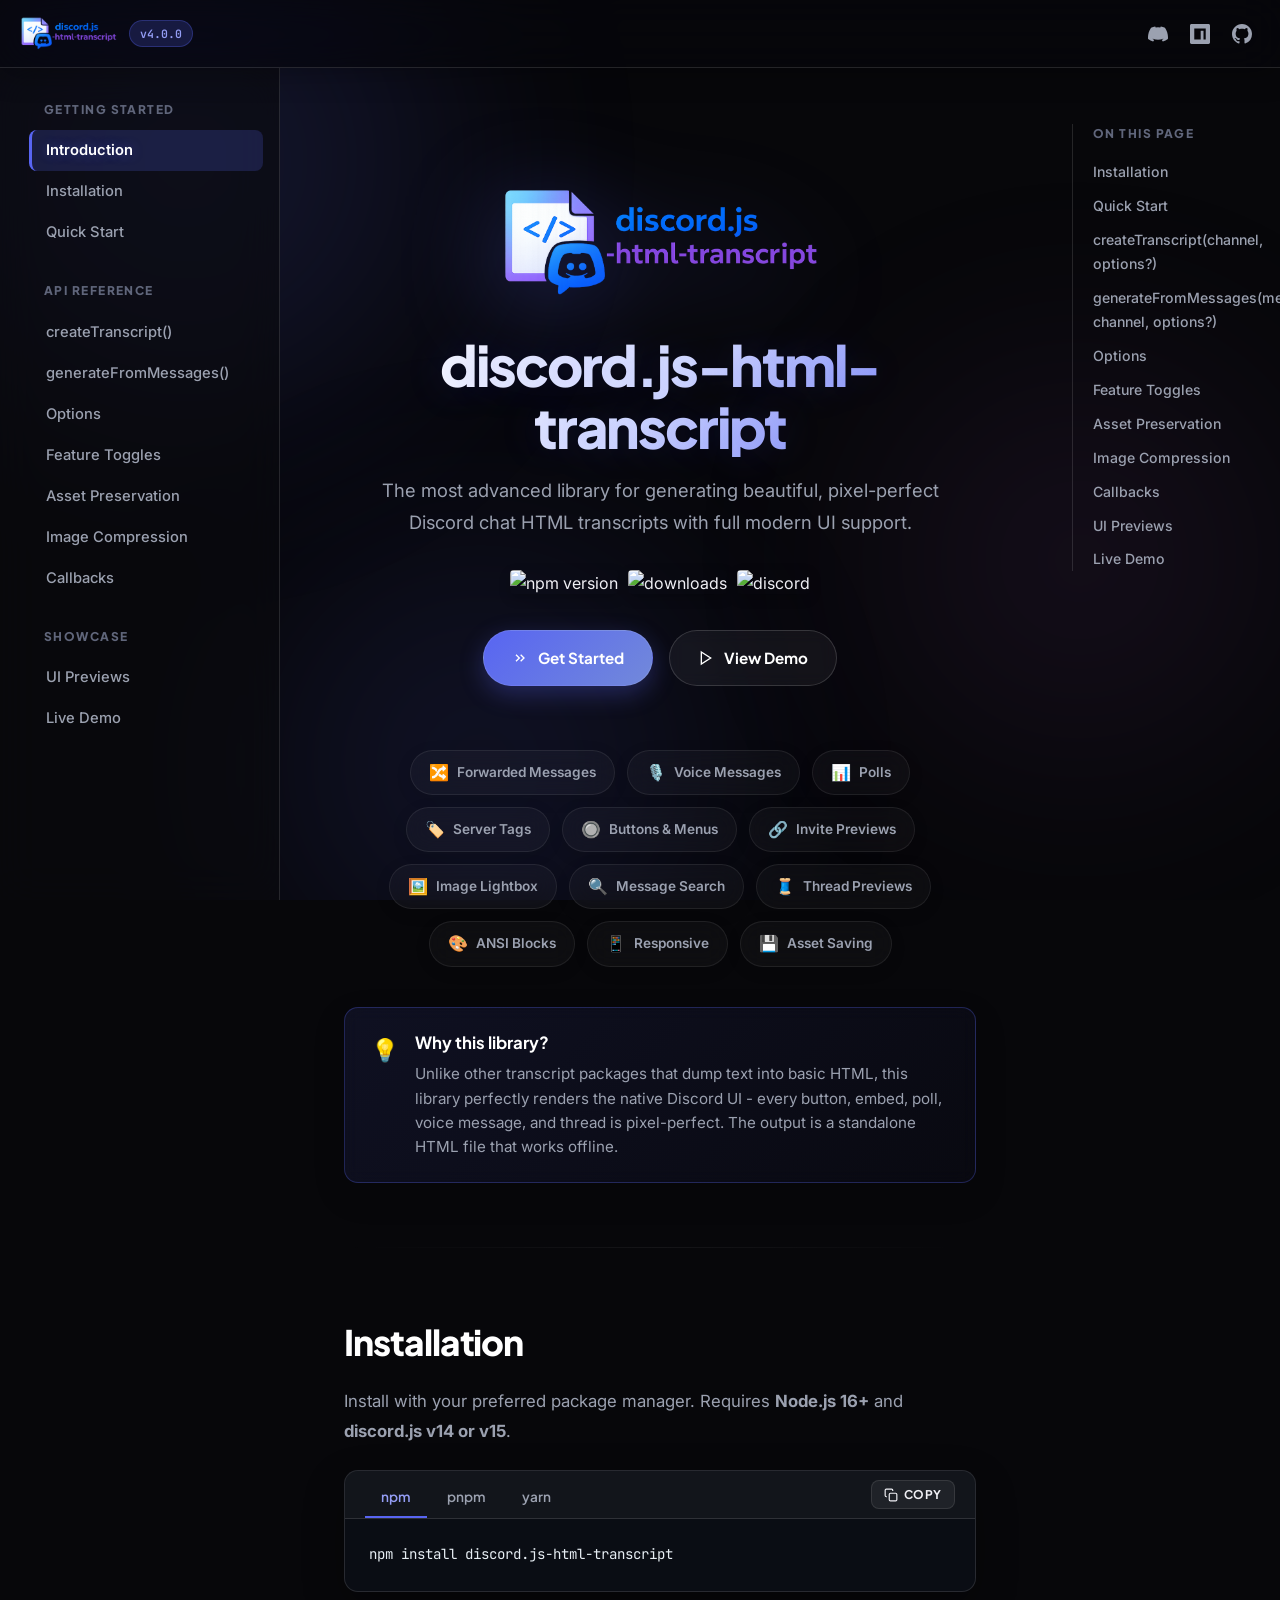
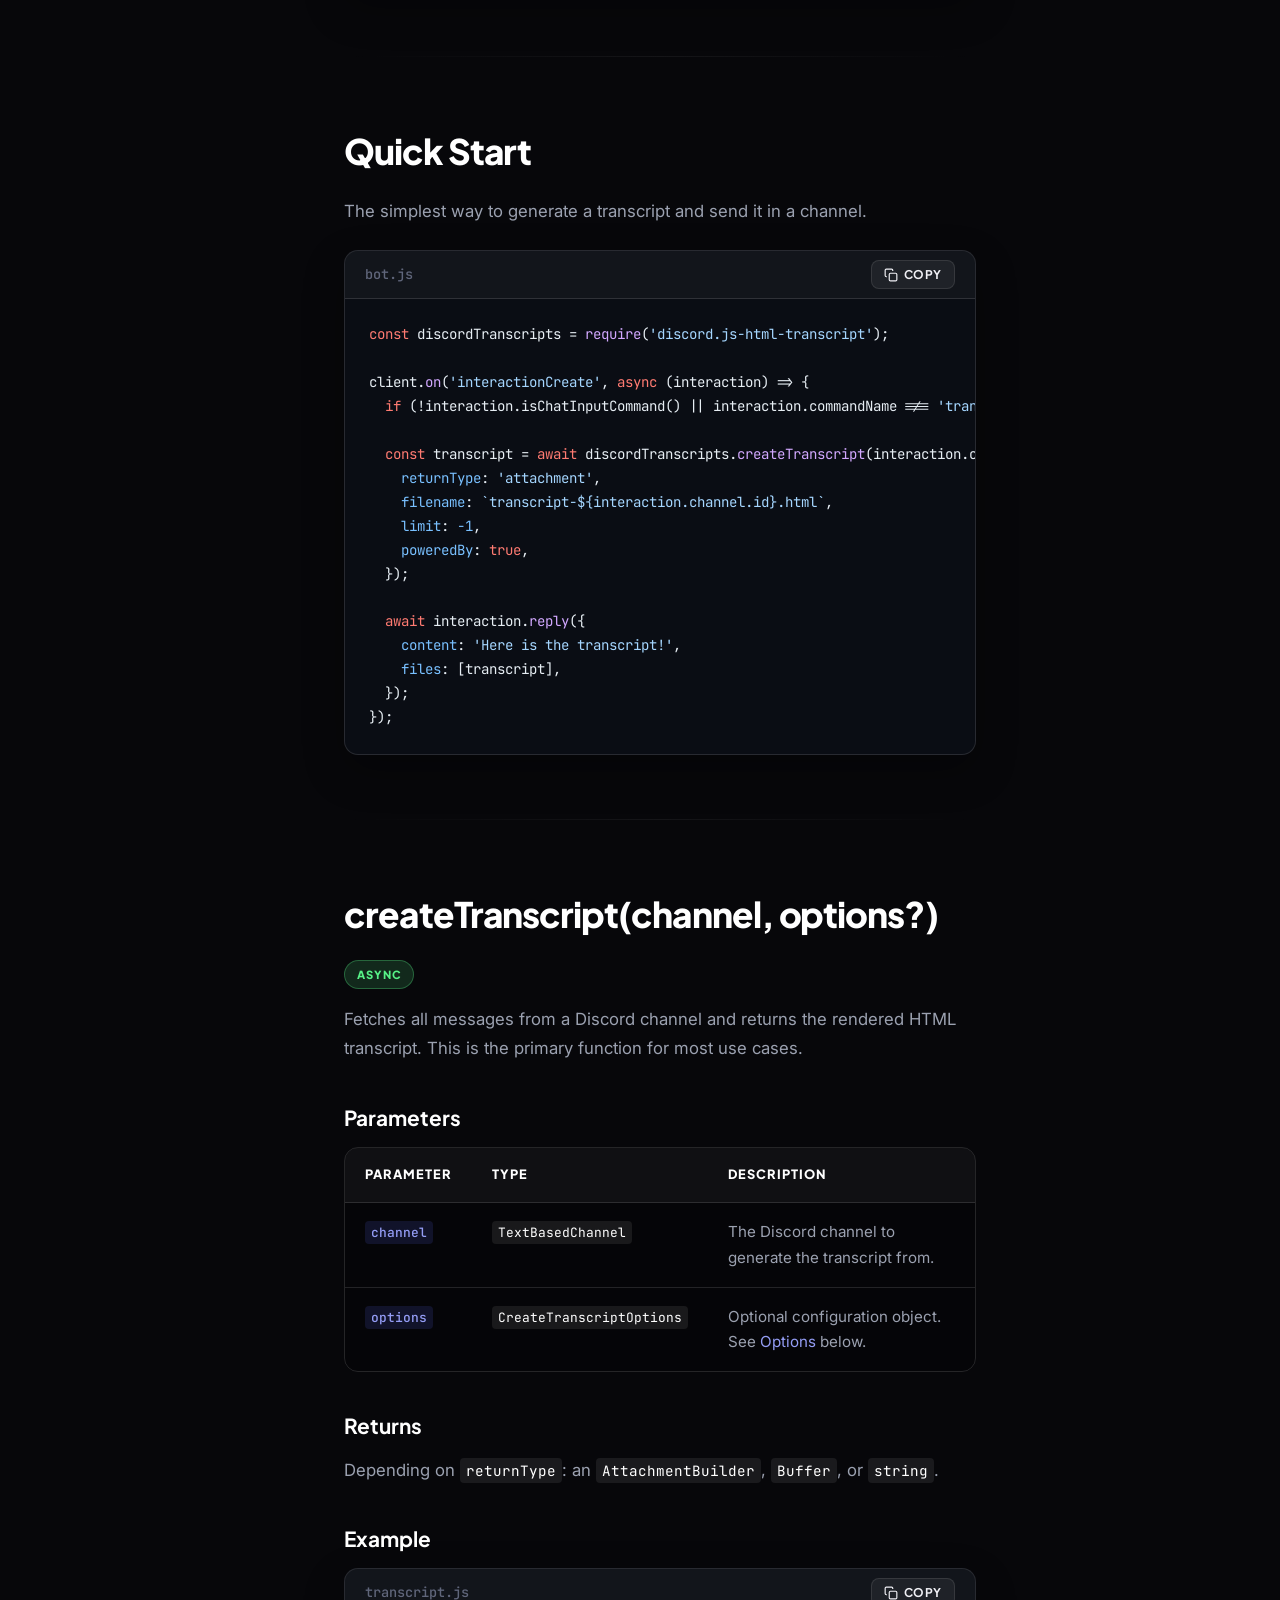
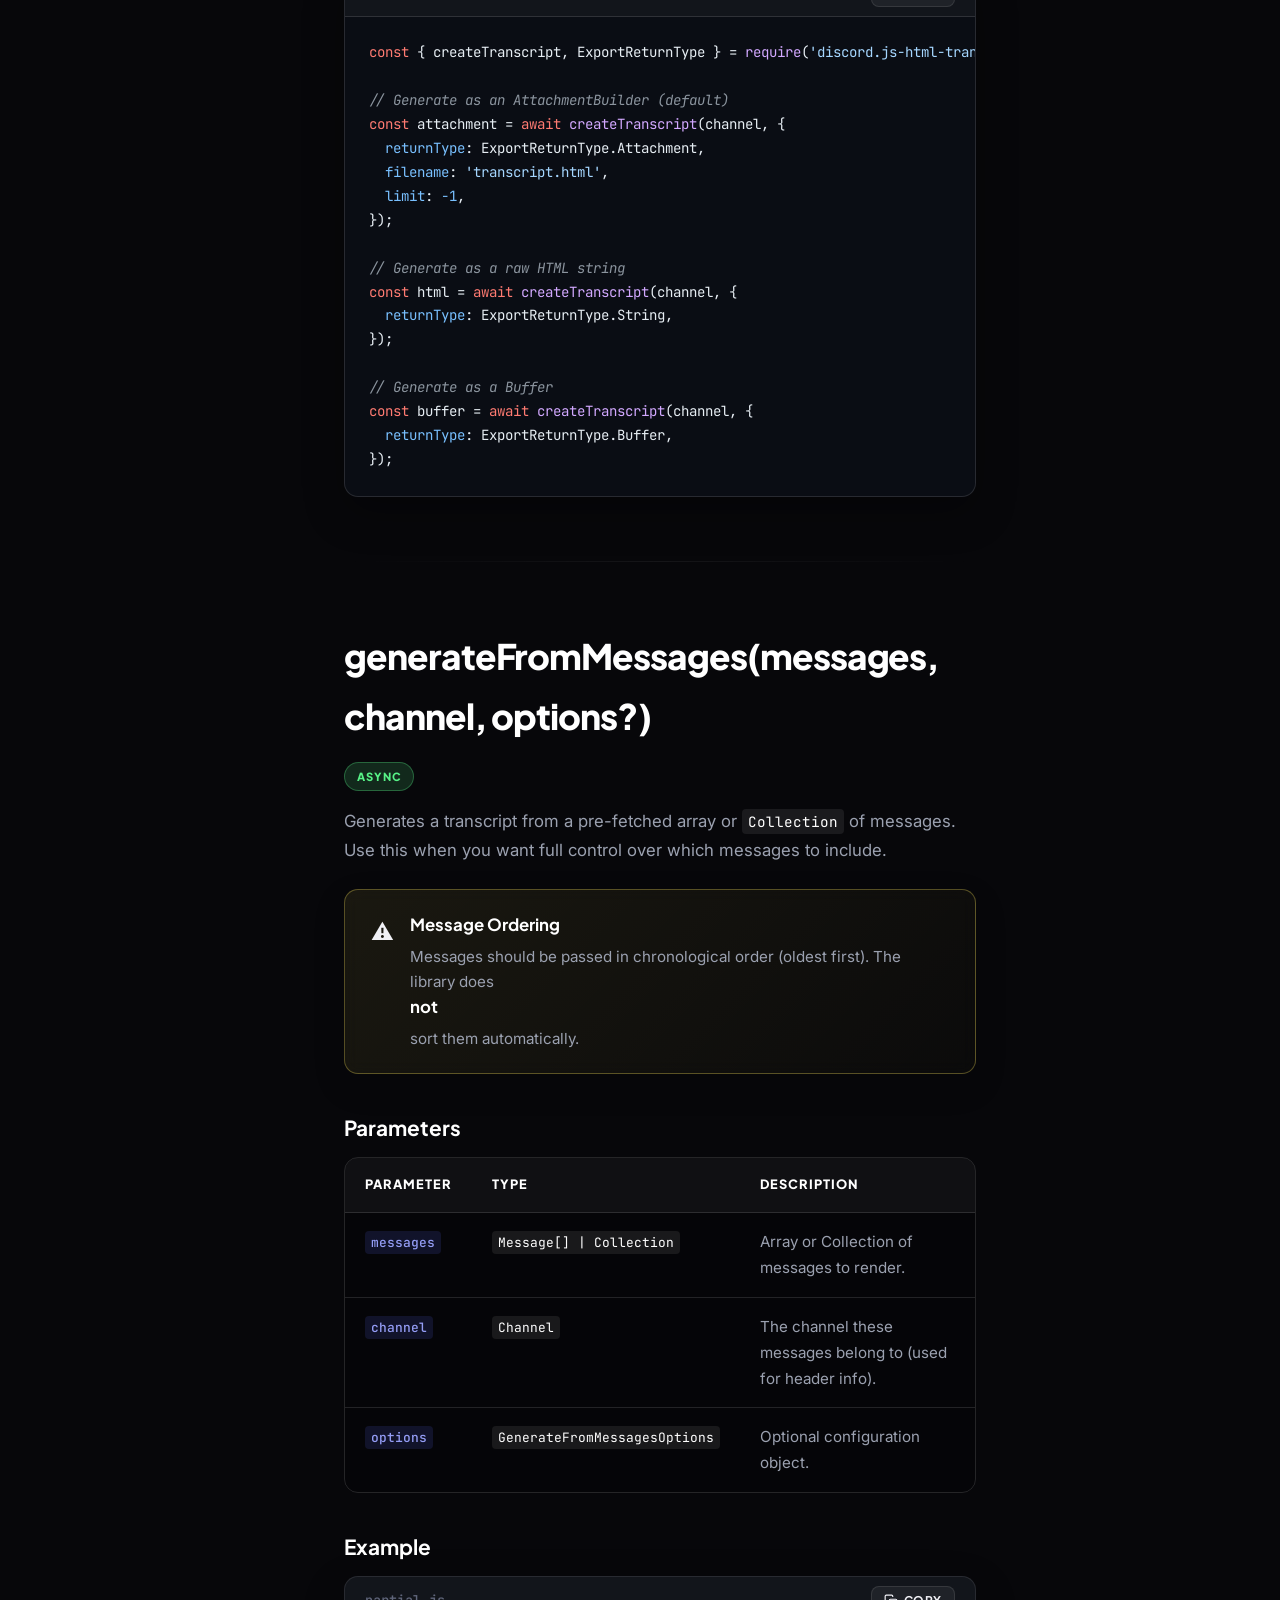
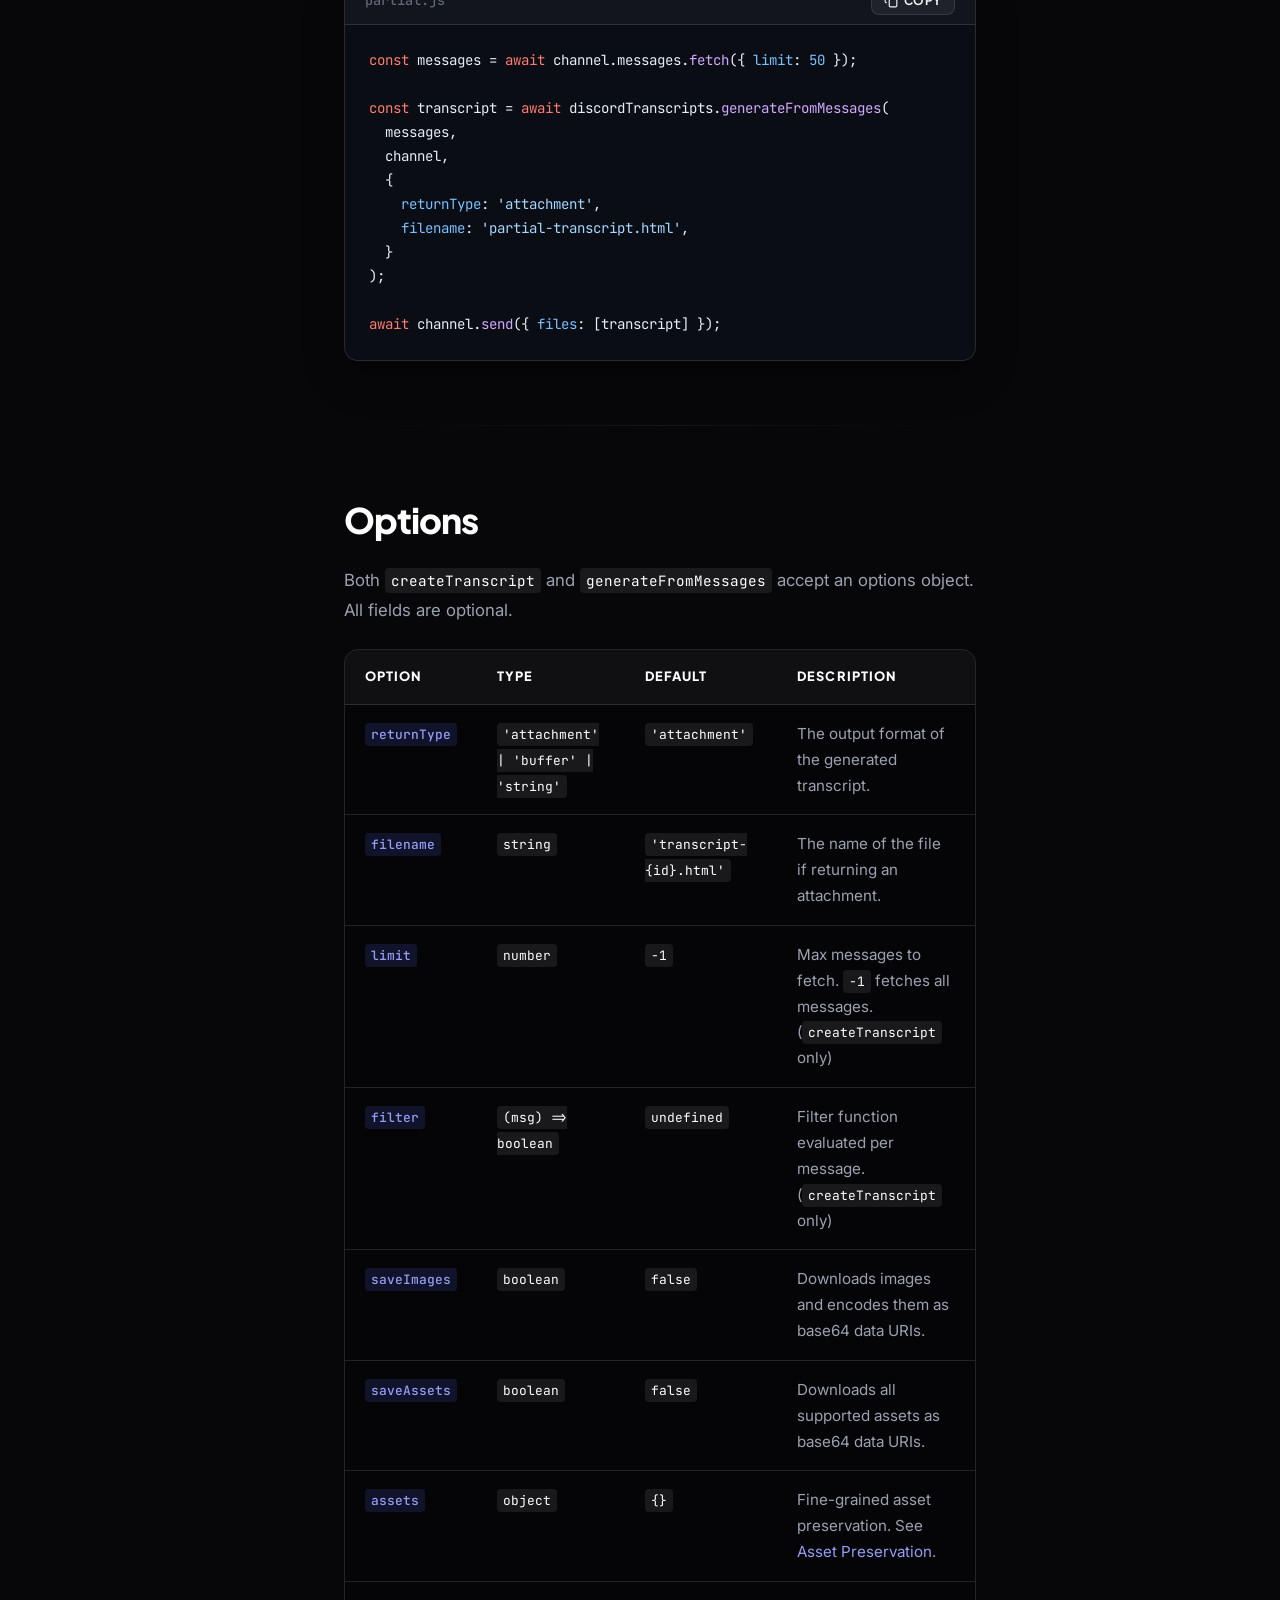
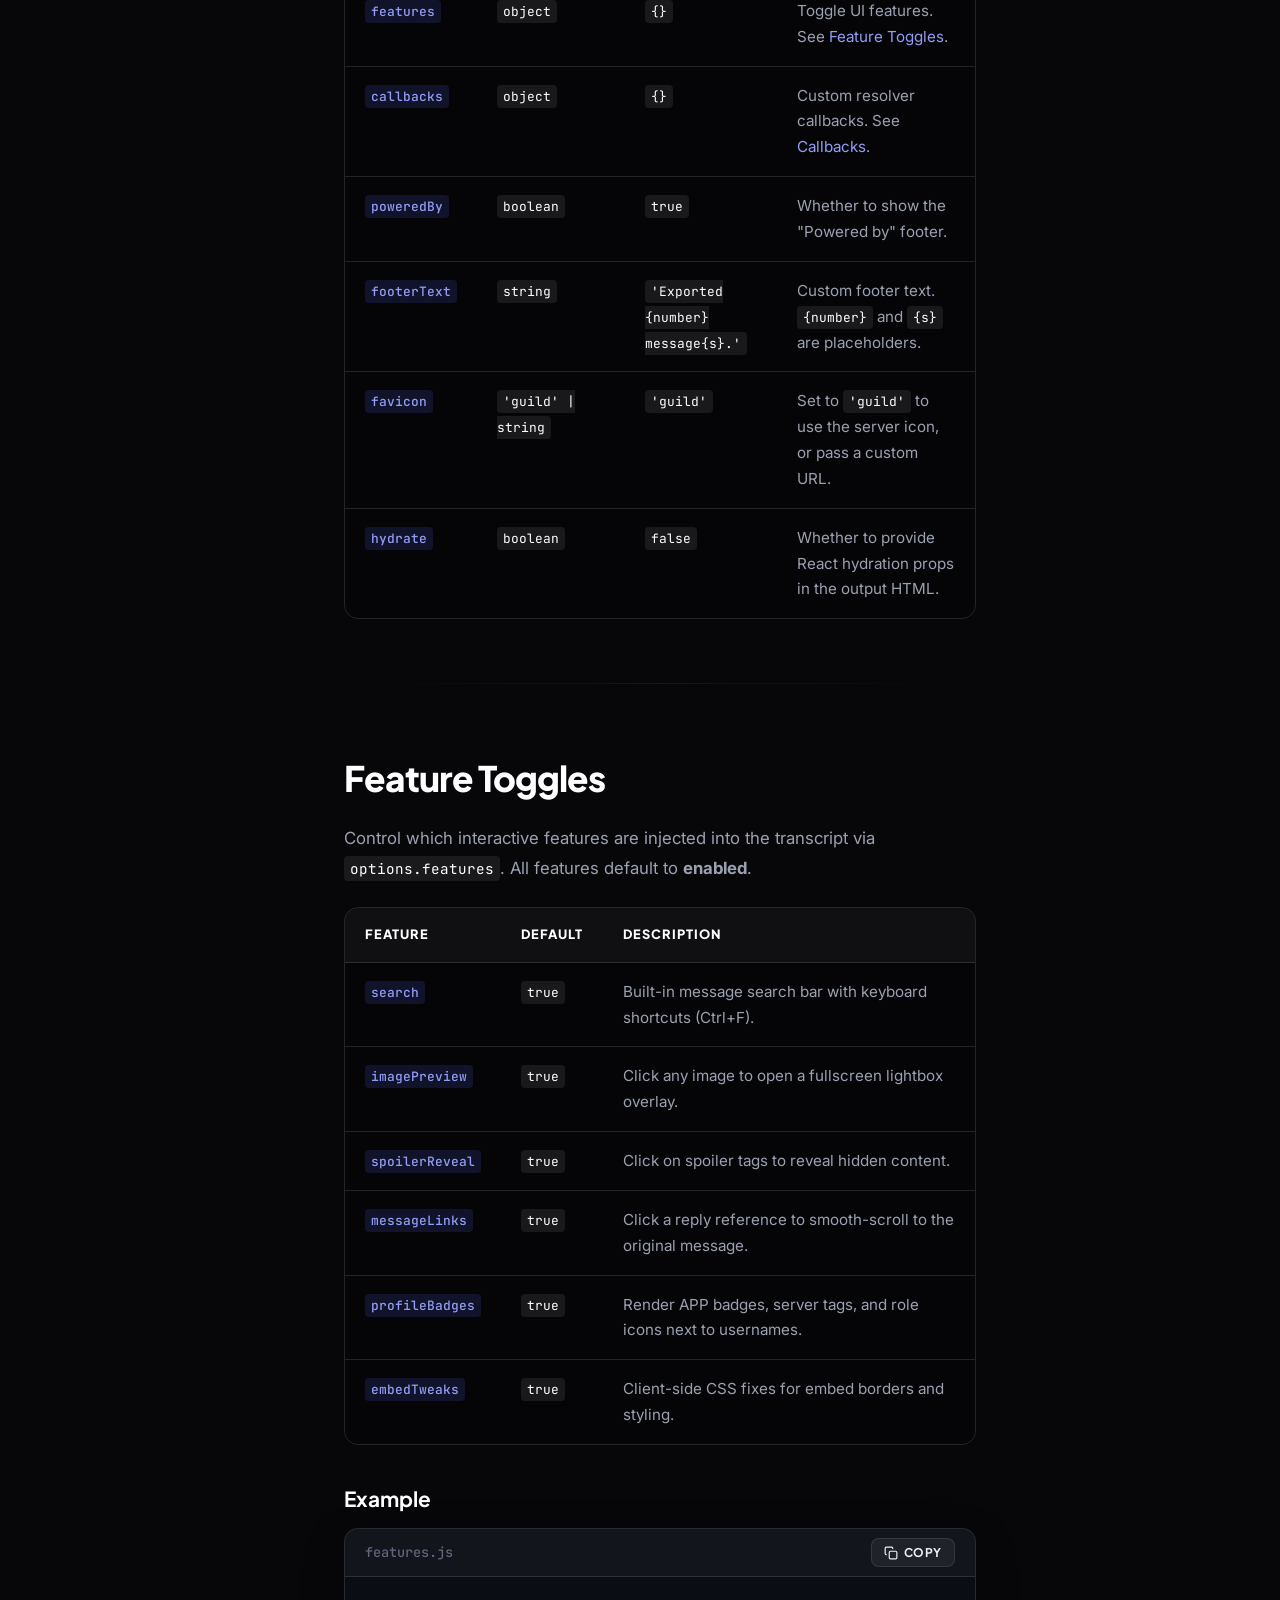
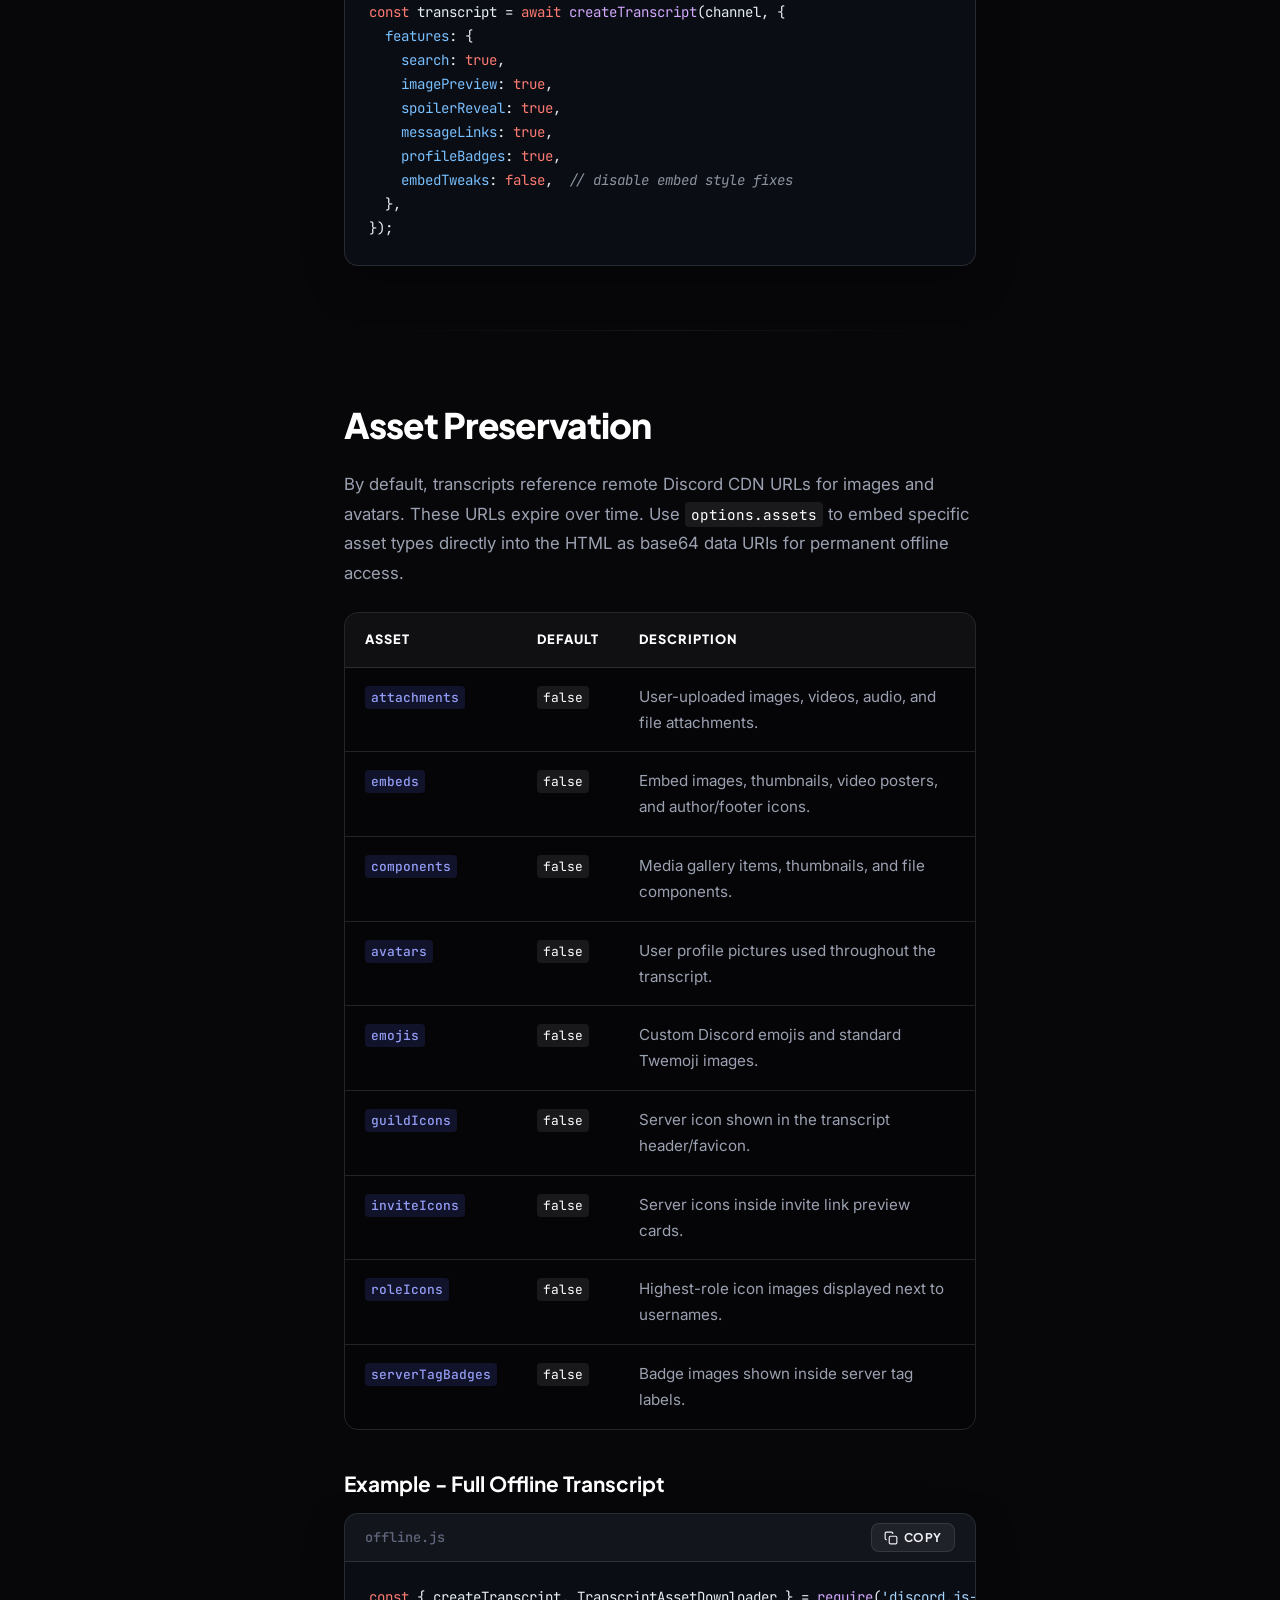
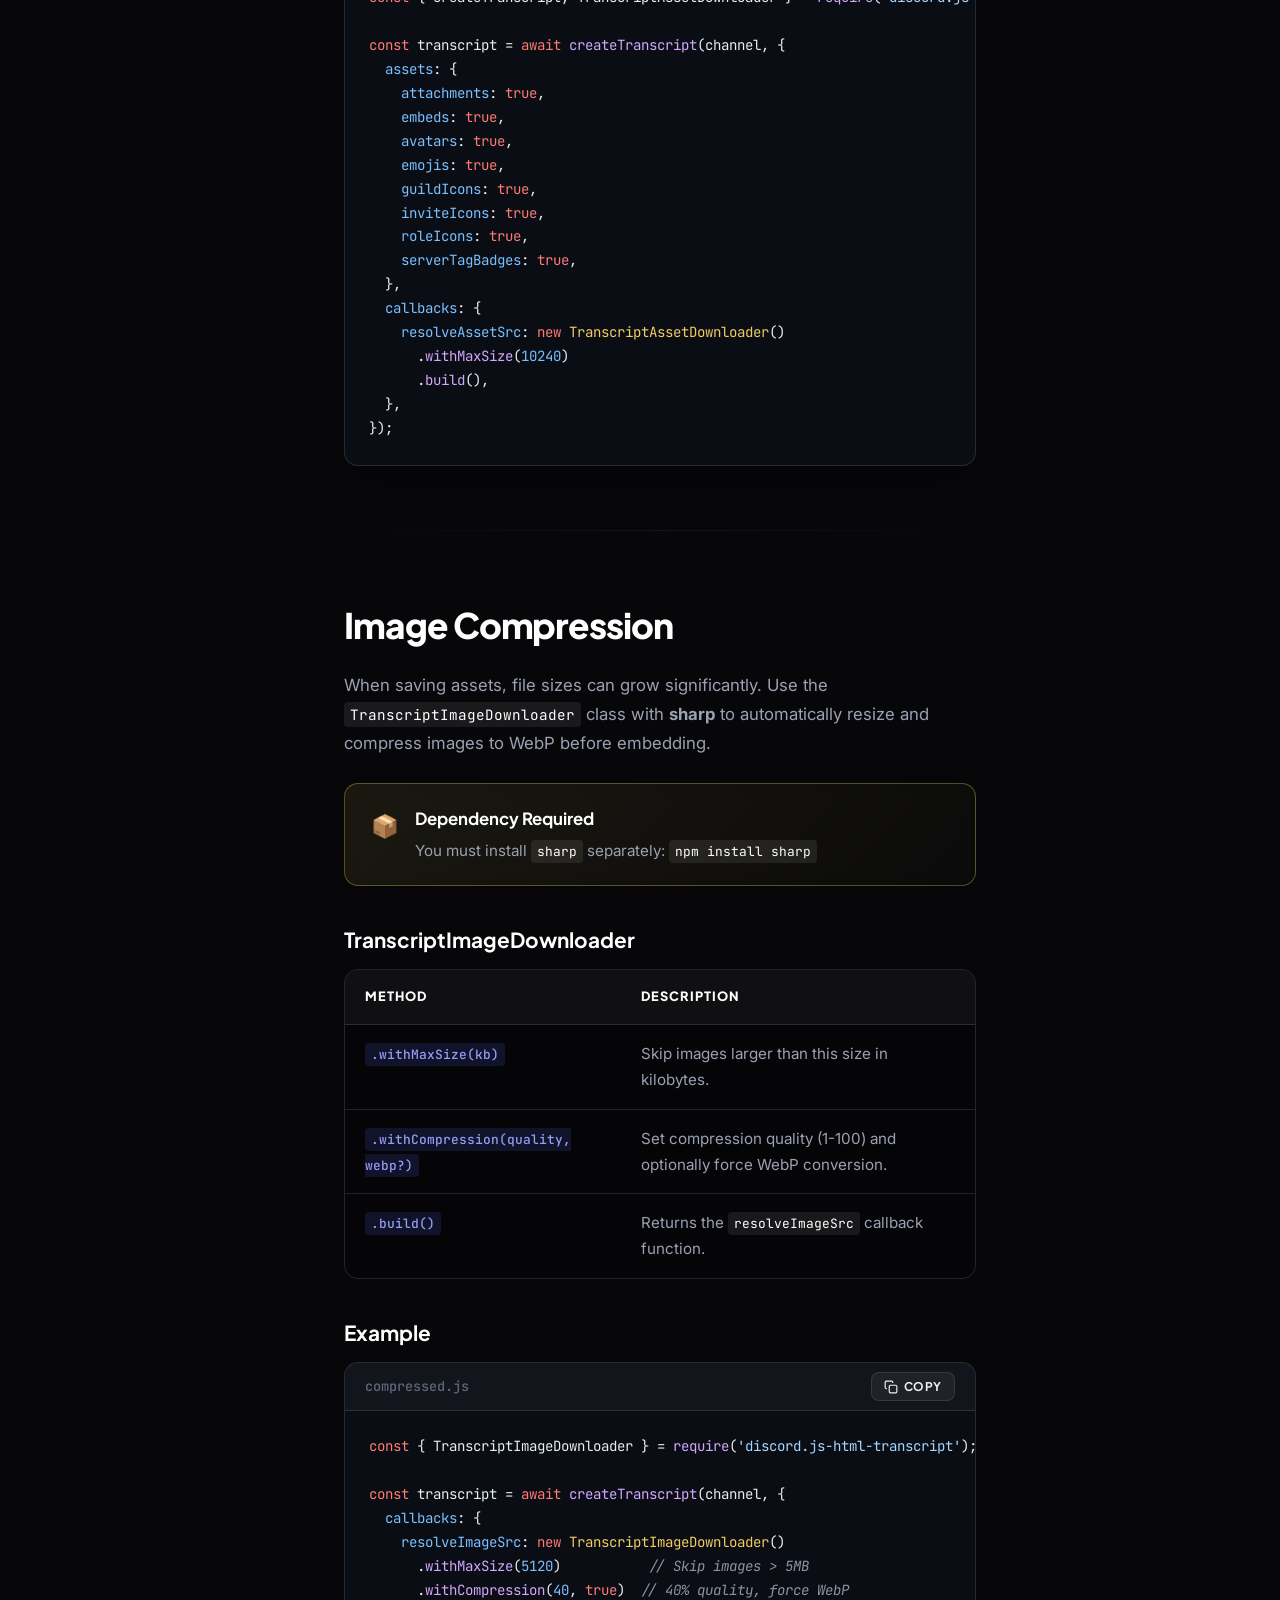
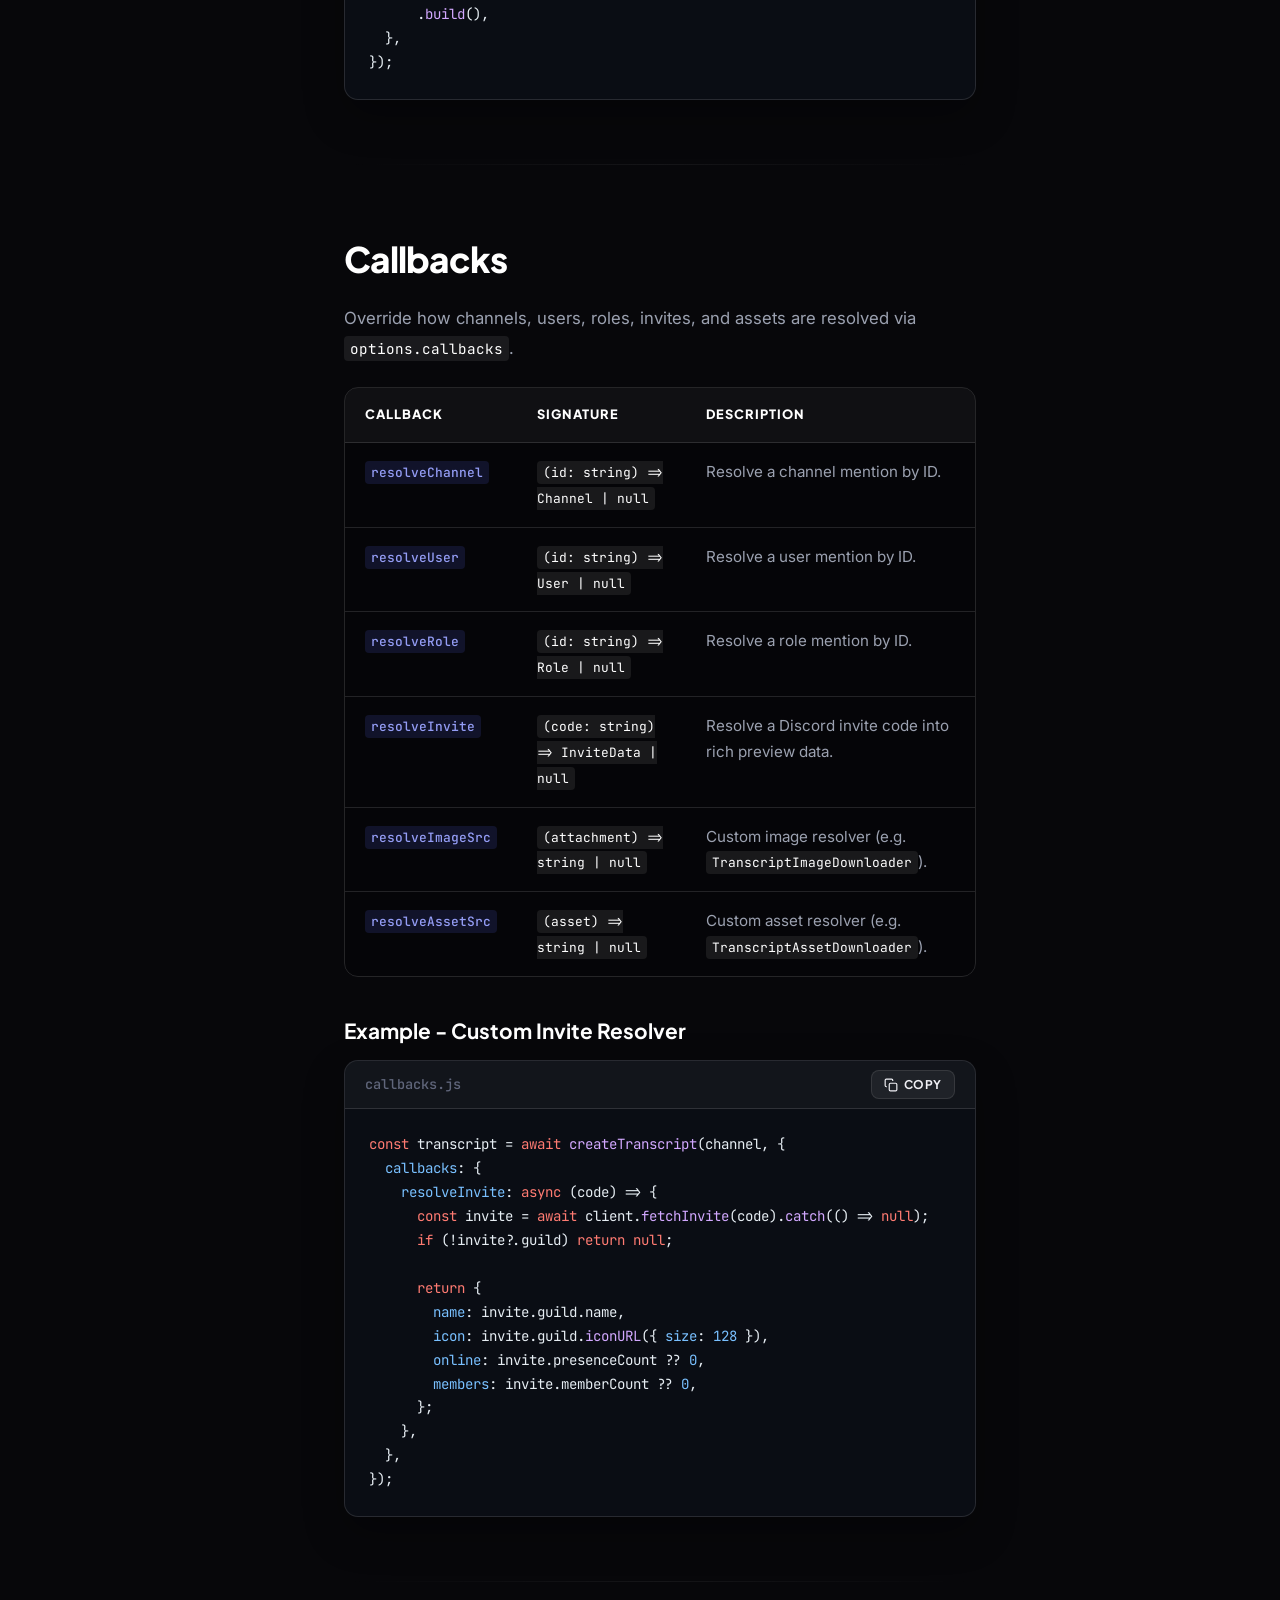
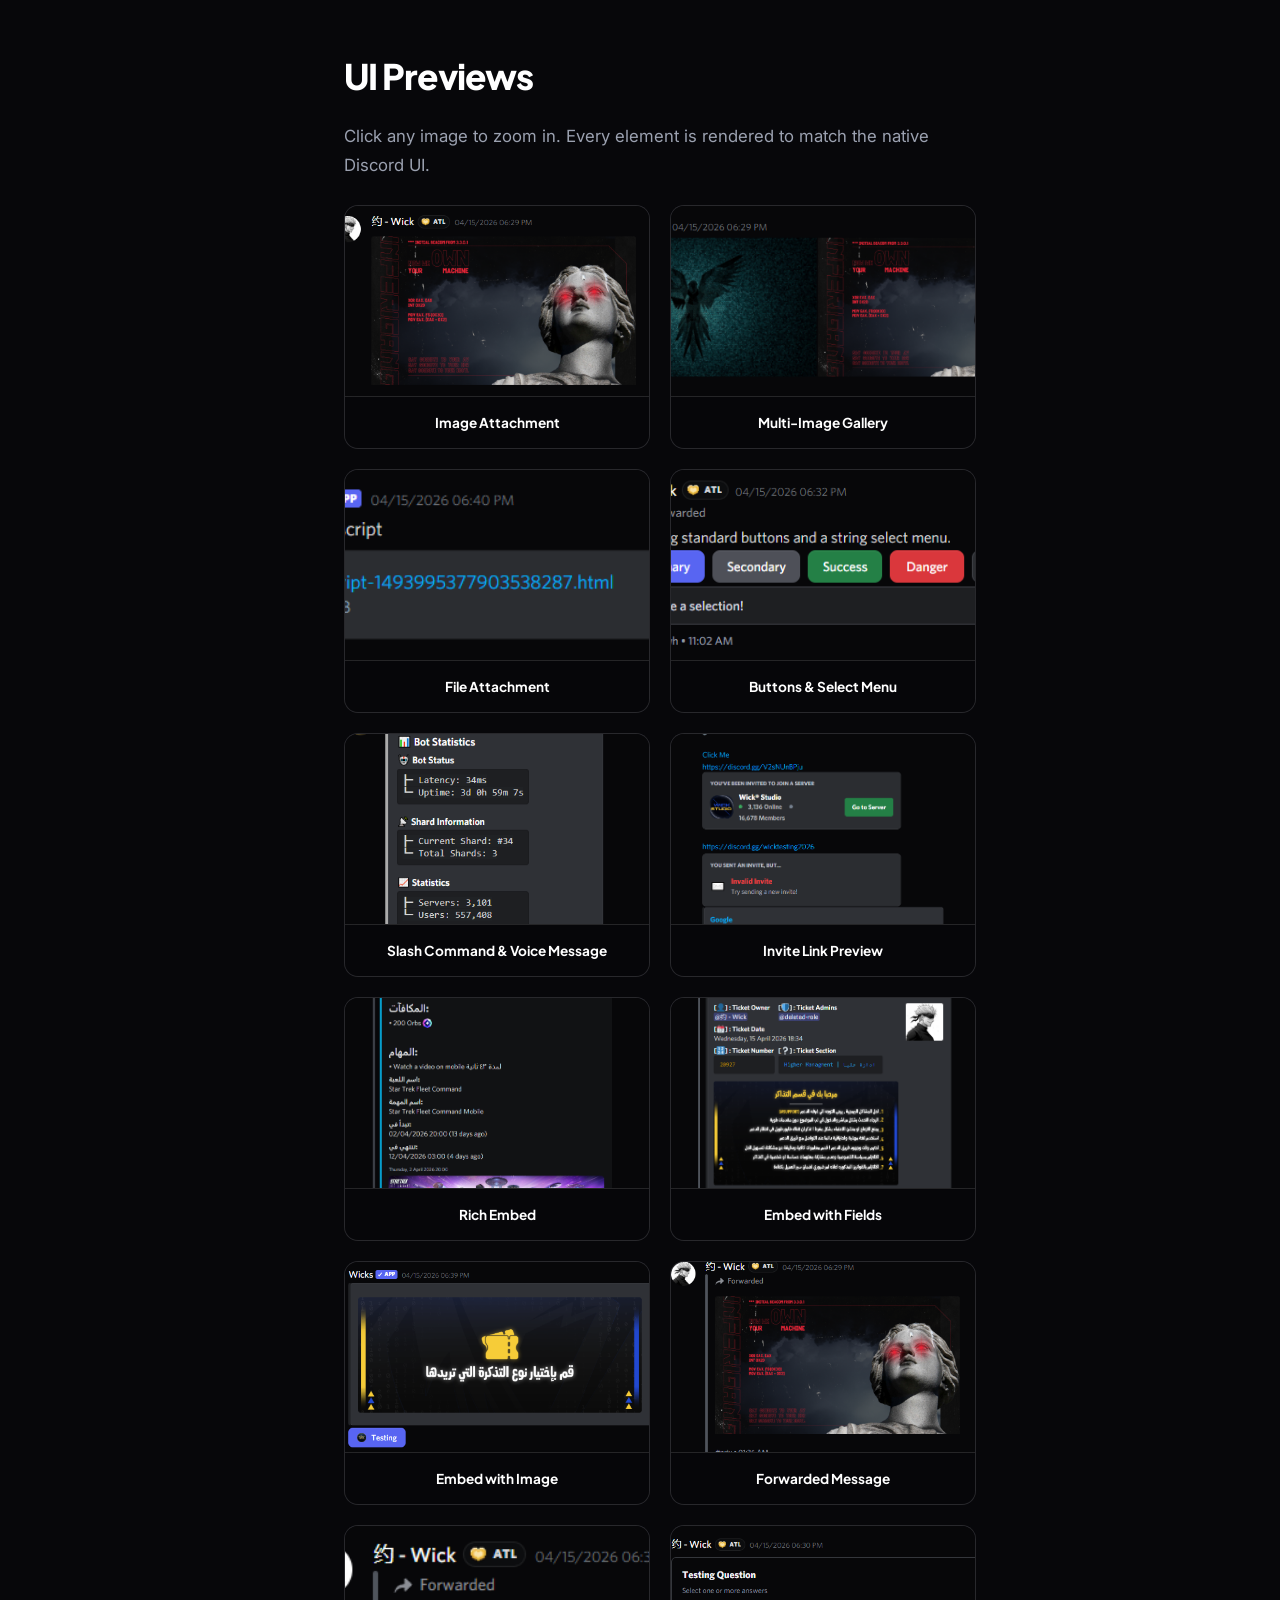
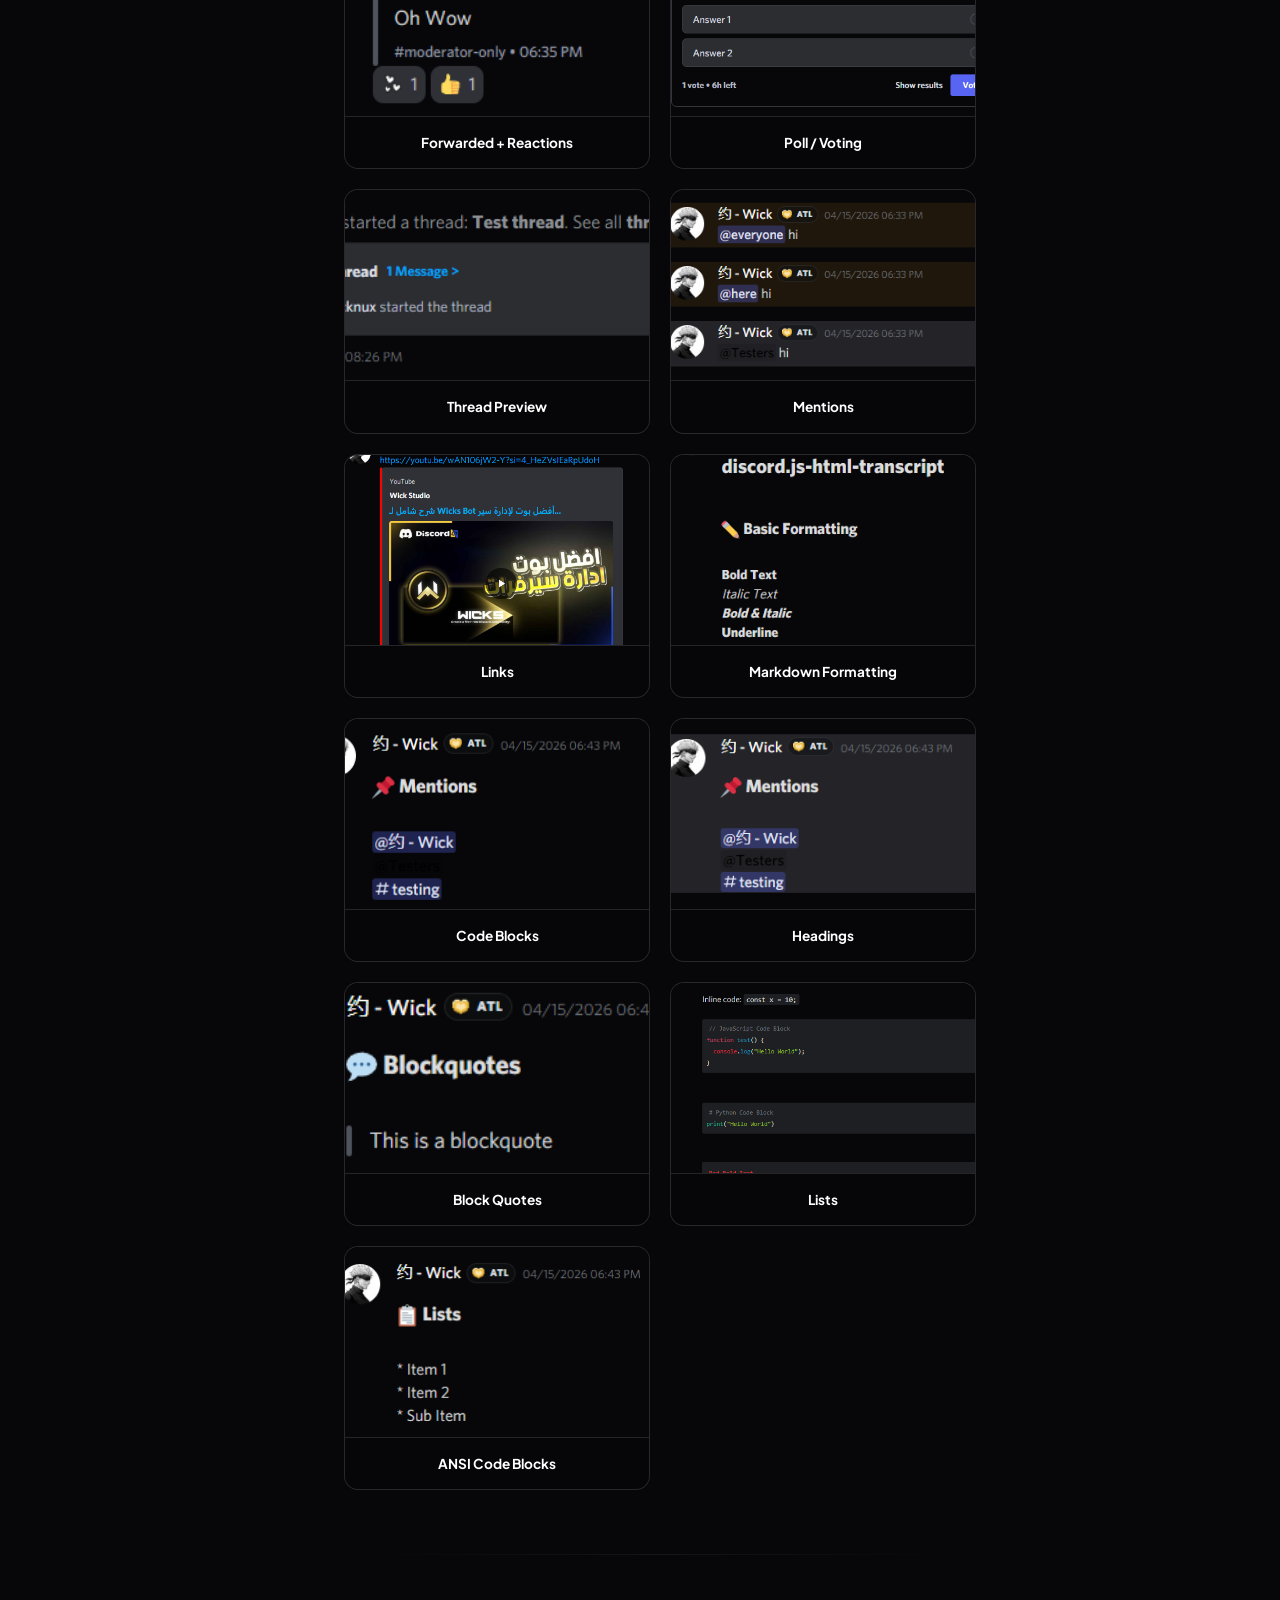
==== commit 222568e2: "2nd update" ====
--- a/index.html
+++ b/index.html
@@ -6,17 +6,27 @@
   <title>discord.js-html-transcript - Documentation</title>
   <meta name="description" content="Generate beautiful, pixel-perfect Discord HTML transcripts with full support for modern Discord UI." />
   <meta name="theme-color" content="#5865F2" />
+  <meta property="og:title" content="discord.js-html-transcript" />
+  <meta property="og:description" content="The most advanced library for generating beautiful, pixel-perfect Discord HTML transcripts." />
+  <meta property="og:type" content="website" />
   <link rel="icon" type="image/png" href="./assets/logo.png" />
   <link rel="preconnect" href="https://fonts.googleapis.com" />
   <link rel="preconnect" href="https://fonts.gstatic.com" crossorigin />
-  <link href="https://fonts.googleapis.com/css2?family=Inter:wght@400;500;600;700;800;900&family=JetBrains+Mono:wght@400;500&display=swap" rel="stylesheet" />
+  <link href="https://fonts.googleapis.com/css2?family=Inter:wght@400;500;600;700;800;900&family=JetBrains+Mono:wght@400;500&family=Plus+Jakarta+Sans:wght@500;600;700;800;900&display=swap" rel="stylesheet" />
   <link rel="stylesheet" href="style.css" />
 </head>
 <body>
+  <!-- Animated Ambient Background Layer -->
+  <div class="ambient-bg" aria-hidden="true">
+    <div class="bg-orb orb-1"></div>
+    <div class="bg-orb orb-2"></div>
+    <div class="bg-orb orb-3"></div>
+  </div>
+
   <!-- Top Navbar -->
   <header class="navbar" id="navbar">
     <div class="navbar-left">
-      <button id="sidebarToggle" class="sidebar-toggle" aria-label="Toggle sidebar">
+      <button id="sidebarToggle" class="sidebar-toggle" aria-label="Toggle sidebar" aria-expanded="false" aria-controls="sidebar">
         <svg width="22" height="22" viewBox="0 0 24 24" fill="none" stroke="currentColor" stroke-width="2" stroke-linecap="round"><line x1="3" y1="12" x2="21" y2="12"/><line x1="3" y1="6" x2="21" y2="6"/><line x1="3" y1="18" x2="21" y2="18"/></svg>
       </button>
       <a href="#" class="brand">
--- a/style.css
+++ b/style.css
@@ -2,80 +2,96 @@
 *, *::before, *::after { box-sizing: border-box; margin: 0; padding: 0; }
 
 :root {
-  --bg: #09090f;
-  --bg-nav: rgba(9, 9, 15, 0.82);
-  --bg-sidebar: #0c0c14;
-  --bg-card: #12121c;
-  --bg-card-hover: #191926;
-  --bg-code: #0d1117;
-  --border: rgba(255, 255, 255, 0.07);
-  --border-accent: rgba(88, 101, 242, 0.4);
-  --text: #e2e2ea;
-  --text-muted: #8b8b9a;
-  --text-dim: #55556a;
+  --bg: #07070a;
+  --bg-nav: rgba(7, 7, 10, 0.7);
+  --bg-sidebar: rgba(10, 10, 14, 0.6);
+  --bg-card: rgba(18, 18, 26, 0.4);
+  --bg-card-hover: rgba(30, 30, 48, 0.6);
+  --bg-code: #0a0d14;
+  --border: rgba(255, 255, 255, 0.06);
+  --border-glass: rgba(255, 255, 255, 0.12);
+  --border-accent: rgba(88, 101, 242, 0.6);
+  --text: #f0f0f5;
+  --text-muted: #9ba1b0;
+  --text-dim: #60667b;
   --accent: #5865F2;
-  --accent-light: #7289da;
-  --accent-glow: rgba(88, 101, 242, 0.12);
+  --accent-light: #949df5;
+  --accent-glow: rgba(88, 101, 242, 0.2);
   --green: #57f287;
   --yellow: #fee75c;
   --red: #ed4245;
-  --nav-h: 60px;
-  --side-w: 250px;
-  --toc-w: 220px;
-  --content-max: 820px;
-  --r-sm: 6px;
-  --r-md: 10px;
-  --r-lg: 14px;
+  --nav-h: 68px;
+  --side-w: 280px;
+  --toc-w: 240px;
+  --content-max: 860px;
+  --r-sm: 8px;
+  --r-md: 14px;
+  --r-lg: 20px;
+  --font-head: 'Plus Jakarta Sans', 'Inter', sans-serif;
   --font: 'Inter', -apple-system, BlinkMacSystemFont, sans-serif;
   --mono: 'JetBrains Mono', 'Fira Code', monospace;
-  --ease: cubic-bezier(0.4, 0, 0.2, 1);
-}
-
-html { scroll-behavior: smooth; scroll-padding-top: calc(var(--nav-h) + 32px); }
-body { font-family: var(--font); background: var(--bg); color: var(--text); line-height: 1.65; -webkit-font-smoothing: antialiased; overflow-x: hidden; }
-a { color: var(--accent-light); text-decoration: none; transition: color 0.15s var(--ease); }
+  --ease: cubic-bezier(0.2, 0.8, 0.2, 1);
+}
+
+html { scroll-behavior: smooth; scroll-padding-top: calc(var(--nav-h) + 40px); overflow-x: hidden; }
+body { font-family: var(--font); background: var(--bg); color: var(--text); line-height: 1.7; -webkit-font-smoothing: antialiased; overflow-x: hidden; position: relative; width: 100%; }
+a { color: var(--accent-light); text-decoration: none; transition: color 0.2s var(--ease); }
 a:hover { color: #fff; }
-img { max-width: 100%; display: block; }
-hr { border: 0; height: 1px; background: var(--border); margin: 56px 0; }
-::selection { background: var(--accent); color: #fff; }
+img { max-width: 100%; display: block; border-radius: var(--r-sm); }
+hr { border: 0; height: 1px; background: linear-gradient(90deg, transparent, var(--border), transparent); margin: 64px 0; }
+::selection { background: rgba(88,101,242,0.4); color: #fff; }
+
+/* ═══ Animated Background ══════════════════════════════ */
+.ambient-bg { position: fixed; inset: 0; z-index: -1; overflow: hidden; pointer-events: none; background: var(--bg); width: 100%; height: 100%; }
+.bg-orb { position: absolute; border-radius: 50%; filter: blur(120px); opacity: 0.15; animation: float 20s infinite alternate var(--ease); will-change: transform; }
+.orb-1 { width: 500px; height: 500px; background: var(--accent); top: -10%; left: -5%; }
+.orb-2 { width: 400px; height: 400px; background: #9b59b6; top: 40%; right: 0; animation-delay: -5s; animation-duration: 25s; opacity: 0.1; }
+.orb-3 { width: 450px; height: 450px; background: var(--accent); bottom: -10%; left: 20%; animation-delay: -10s; opacity: 0.12; }
+
+@keyframes float {
+  0% { transform: translate(0, 0) scale(1); }
+  50% { transform: translate(2%, 5%) scale(1.05); }
+  100% { transform: translate(-2%, -3%) scale(0.95); }
+}
 
 /* ═══ Scrollbar ════════════════════════════════════════ */
-::-webkit-scrollbar { width: 6px; height: 6px; }
+::-webkit-scrollbar { width: 8px; height: 8px; }
 ::-webkit-scrollbar-track { background: transparent; }
-::-webkit-scrollbar-thumb { background: rgba(255,255,255,0.08); border-radius: 3px; }
-::-webkit-scrollbar-thumb:hover { background: rgba(255,255,255,0.15); }
+::-webkit-scrollbar-thumb { background: rgba(255,255,255,0.1); border-radius: 4px; border: 2px solid var(--bg); }
+::-webkit-scrollbar-thumb:hover { background: rgba(255,255,255,0.2); }
 
 /* ═══ Navbar ═══════════════════════════════════════════ */
 .navbar {
-  position: fixed; top: 0; left: 0; right: 0; z-index: 100;
-  height: var(--nav-h);
-  background: var(--bg-nav);
-  backdrop-filter: blur(16px) saturate(180%);
-  -webkit-backdrop-filter: blur(16px) saturate(180%);
-  border-bottom: 1px solid var(--border);
+  position: fixed; top: 0; left: 0; width: 100%; z-index: 1000;
+  height: var(--nav-h); background: var(--bg-nav);
+  backdrop-filter: blur(24px) saturate(180%); -webkit-backdrop-filter: blur(24px) saturate(180%);
+  border-bottom: 1px solid var(--border-glass); box-shadow: 0 4px 30px rgba(0, 0, 0, 0.3);
   display: flex; align-items: center; justify-content: space-between;
-  padding: 0 20px;
-}
-.navbar-left { display: flex; align-items: center; gap: 12px; }
-.navbar-right { display: flex; align-items: center; gap: 8px; }
-
-.brand { display: flex; align-items: center; }
-.brand-logo { height: 38px; width: auto; object-fit: contain; border-radius: 6px; transition: transform 0.2s var(--ease); }
-.brand-logo:hover { transform: scale(1.05); }
-.version-badge { font-family: var(--mono); font-size: 0.7rem; color: var(--text-dim); background: rgba(255,255,255,0.04); border: 1px solid var(--border); padding: 2px 8px; border-radius: 12px; }
+  padding: 0 20px; max-width: 100vw; overflow: hidden;
+}
+.navbar-left { display: flex; align-items: center; gap: 12px; min-width: 0; overflow: hidden; }
+.navbar-right { display: flex; align-items: center; gap: 6px; flex-shrink: 0; }
+
+.brand { display: flex; align-items: center; text-decoration: none; min-width: 0; overflow: hidden; }
+.brand-logo { height: 36px; width: auto; object-fit: contain; border-radius: 6px; transition: transform 0.3s var(--ease); flex-shrink: 0; }
+.brand-logo:hover { transform: scale(1.04); }
+.version-badge { font-family: var(--mono); font-weight: 600; font-size: 0.72rem; color: var(--accent-light); background: var(--accent-glow); border: 1px solid rgba(88,101,242,0.3); padding: 3px 10px; border-radius: 20px; white-space: nowrap; flex-shrink: 0; }
 
 .nav-icon-link {
   display: flex; align-items: center; justify-content: center;
   width: 36px; height: 36px; border-radius: var(--r-sm);
-  color: var(--text-muted); transition: all 0.15s var(--ease);
-}
-.nav-icon-link:hover { color: #fff; background: rgba(255,255,255,0.06); }
+  color: var(--text-muted); transition: all 0.2s var(--ease); flex-shrink: 0;
+}
+.nav-icon-link svg { width: 20px; height: 20px; }
+.nav-icon-link:hover { color: #fff; background: rgba(255,255,255,0.08); }
 
 .sidebar-toggle {
-  display: none; background: transparent; border: none; color: var(--text-muted);
-  cursor: pointer; padding: 4px; border-radius: var(--r-sm);
-}
-.sidebar-toggle:hover { color: #fff; }
+  display: none; align-items: center; justify-content: center;
+  background: rgba(255,255,255,0.06); border: 1px solid var(--border); color: var(--text);
+  cursor: pointer; width: 36px; height: 36px; border-radius: var(--r-sm); transition: background 0.2s; flex-shrink: 0;
+}
+.sidebar-toggle svg { width: 20px; height: 20px; }
+.sidebar-toggle:hover { background: rgba(255,255,255,0.12); }
 
 /* ═══ Layout ═══════════════════════════════════════════ */
 .layout { display: flex; margin-top: var(--nav-h); min-height: calc(100vh - var(--nav-h)); }
@@ -83,274 +99,258 @@
 /* ═══ Left Sidebar ═════════════════════════════════════ */
 .sidebar {
   position: fixed; top: var(--nav-h); left: 0; bottom: 0;
-  width: var(--side-w); background: var(--bg); border-right: 1px solid var(--border);
-  overflow-y: auto; padding: 28px 12px 28px 24px; z-index: 40;
-  transition: transform 0.25s var(--ease);
-}
-.nav-group { list-style: none; margin-bottom: 20px; }
-.nav-title { font-size: 0.7rem; text-transform: uppercase; letter-spacing: 0.1em; font-weight: 700; color: var(--text-dim); padding: 0 12px; margin-bottom: 6px; }
+  width: var(--side-w); background: var(--bg-sidebar); 
+  backdrop-filter: blur(20px); -webkit-backdrop-filter: blur(20px);
+  border-right: 1px solid var(--border-glass);
+  overflow-y: auto; padding: 32px 16px 32px 32px; z-index: 40;
+  transition: transform 0.4s var(--ease);
+}
+.nav-group { list-style: none; margin-bottom: 28px; }
+.nav-title { font-family: var(--font-head); font-size: 0.75rem; text-transform: uppercase; letter-spacing: 0.12em; font-weight: 800; color: var(--text-dim); padding: 0 12px; margin-bottom: 10px; }
 .nav-link {
-  display: block; padding: 5px 12px; border-radius: var(--r-sm);
-  color: var(--text-muted); font-size: 0.88rem; font-weight: 500;
-  transition: all 0.12s var(--ease); border-left: 2px solid transparent; margin-left: -2px;
-}
-.nav-link:hover { color: var(--text); background: rgba(255,255,255,0.03); }
-.nav-link.active { color: var(--accent-light); background: var(--accent-glow); border-left-color: var(--accent); }
-
-.sidebar-overlay {
-  display: none; position: fixed; inset: 0; z-index: 35;
-  background: rgba(0,0,0,0.5); backdrop-filter: blur(4px);
-}
+  display: block; padding: 8px 14px; border-radius: var(--r-sm);
+  color: var(--text-muted); font-size: 0.92rem; font-weight: 500;
+  transition: all 0.2s var(--ease); border-left: 3px solid transparent; margin-left: -3px;
+}
+.nav-link:hover { color: var(--text); background: rgba(255,255,255,0.04); }
+.nav-link.active { color: #fff; background: var(--accent-glow); border-left-color: var(--accent); font-weight: 600; text-shadow: 0 0 12px rgba(88,101,242,0.4); }
+
+.sidebar-overlay { display: none; position: fixed; inset: 0; z-index: 35; background: rgba(0,0,0,0.6); backdrop-filter: blur(6px); opacity: 0; transition: opacity 0.3s ease; }
+.sidebar-overlay.is-open { display: block; opacity: 1; }
 
 /* ═══ Main Content ═════════════════════════════════════ */
 .main-content {
   flex: 1; margin-left: var(--side-w); margin-right: var(--toc-w);
-  padding: 40px 48px; min-width: 0;
+  padding: 56px 64px; min-width: 0;
 }
 .content-wrapper { max-width: var(--content-max); margin: 0 auto; }
 
-.docs-section { margin-bottom: 48px; scroll-margin-top: calc(var(--nav-h) + 24px); }
-.docs-section h2 {
-  font-size: 1.75rem; font-weight: 800; letter-spacing: -0.025em; color: #fff;
-  margin-bottom: 12px; position: relative; padding-left: 0;
-}
-.docs-section h3 { font-size: 1.1rem; font-weight: 700; color: #fff; margin: 28px 0 10px; }
-.docs-section > p { color: var(--text-muted); font-size: 1rem; margin-bottom: 20px; }
+.docs-section { margin-bottom: 64px; scroll-margin-top: calc(var(--nav-h) + 32px); }
+.docs-section h2 { font-family: var(--font-head); font-size: 2.2rem; font-weight: 800; letter-spacing: -0.03em; color: #fff; margin-bottom: 16px; }
+.docs-section h3 { font-family: var(--font-head); font-size: 1.3rem; font-weight: 700; color: #fff; margin: 36px 0 12px; }
+.docs-section > p { color: var(--text-muted); font-size: 1.05rem; margin-bottom: 24px; line-height: 1.75; }
 
 .fn-badge {
-  display: inline-block; font-size: 0.65rem; font-weight: 700; text-transform: uppercase;
-  letter-spacing: 0.06em; background: rgba(87,242,135,0.1); color: var(--green);
-  padding: 3px 10px; border-radius: 12px; margin-bottom: 12px;
+  display: inline-block; font-size: 0.7rem; font-weight: 800; font-family: var(--font-head);
+  text-transform: uppercase; letter-spacing: 0.08em; background: rgba(87,242,135,0.15); color: var(--green);
+  padding: 4px 12px; border-radius: 20px; border: 1px solid rgba(87,242,135,0.3); margin-bottom: 16px;
 }
 
 /* ═══ Hero Block ═══════════════════════════════════════ */
-.hero-block {
-  text-align: center; padding: 40px 0 48px; position: relative;
-}
-.hero-block::before {
-  content: ''; position: absolute; top: -80px; left: 50%; transform: translateX(-50%);
-  width: 600px; height: 600px;
-  background: radial-gradient(circle, rgba(88,101,242,0.15) 0%, transparent 65%);
-  pointer-events: none; z-index: -1;
-}
-.hero-logo {
-  max-width: 300px; height: auto; margin: 0 auto 28px;
-  filter: drop-shadow(0 16px 40px rgba(88,101,242,0.25));
-  animation: hero-float 6s ease-in-out infinite;
-}
-@keyframes hero-float {
-  0%, 100% { transform: translateY(0); }
-  50% { transform: translateY(-10px); }
-}
+.hero-block { text-align: center; padding: 60px 0 64px; position: relative; }
+.hero-logo { max-width: 320px; height: auto; margin: 0 auto 32px; filter: drop-shadow(0 20px 50px rgba(88,101,242,0.4)); animation: hero-float 6s ease-in-out infinite; }
+@keyframes hero-float { 0%, 100% { transform: translateY(0); } 50% { transform: translateY(-12px); } }
 .hero-title {
-  font-size: 2.8rem; font-weight: 900; letter-spacing: -0.035em; line-height: 1.1;
-  margin-bottom: 16px;
-  background: linear-gradient(135deg, #ffffff 20%, var(--accent) 80%);
-  -webkit-background-clip: text; -webkit-text-fill-color: transparent; background-clip: text;
-}
-.hero-subtitle { font-size: 1.1rem; color: var(--text-muted); max-width: 520px; margin: 0 auto 24px; line-height: 1.65; }
-.hero-badges { display: flex; justify-content: center; gap: 8px; flex-wrap: wrap; margin-bottom: 28px; }
-.hero-badges img { height: 22px; border-radius: 0; }
-
-.hero-actions { display: flex; justify-content: center; gap: 12px; flex-wrap: wrap; }
+  font-family: var(--font-head); font-size: 3.5rem; font-weight: 900; letter-spacing: -0.04em; line-height: 1.1; margin-bottom: 18px;
+  background: linear-gradient(135deg, #ffffff 10%, #d4dbff 50%, var(--accent) 100%);
+  -webkit-background-clip: text; -webkit-text-fill-color: transparent; background-clip: text; text-shadow: 0 0 40px rgba(88,101,242,0.2);
+}
+.hero-subtitle { font-size: 1.15rem; color: var(--text-muted); max-width: 600px; margin: 0 auto 32px; line-height: 1.7; }
+.hero-badges { display: flex; justify-content: center; gap: 10px; flex-wrap: wrap; margin-bottom: 36px; }
+.hero-badges img { height: 24px; border-radius: 4px; box-shadow: 0 4px 12px rgba(0,0,0,0.2); }
+
+.hero-actions { display: flex; justify-content: center; gap: 16px; flex-wrap: wrap; }
 
 .btn {
-  display: inline-flex; align-items: center; gap: 8px;
-  padding: 11px 24px; border-radius: var(--r-md); font-family: var(--font);
-  font-size: 0.88rem; font-weight: 600; border: none; cursor: pointer;
-  transition: all 0.2s var(--ease); text-decoration: none;
-}
-.btn-primary { background: var(--accent); color: #fff; }
-.btn-primary:hover { background: #4752c4; color: #fff; transform: translateY(-1px); box-shadow: 0 8px 24px rgba(88,101,242,0.35); }
-.btn-ghost { background: rgba(255,255,255,0.06); color: var(--text); border: 1px solid var(--border); }
-.btn-ghost:hover { background: rgba(255,255,255,0.1); color: #fff; border-color: rgba(255,255,255,0.15); }
+  display: inline-flex; align-items: center; gap: 10px;
+  padding: 14px 28px; border-radius: 100px; font-family: var(--font-head);
+  font-size: 0.95rem; font-weight: 700; border: none; cursor: pointer;
+  transition: all 0.3s var(--ease); text-decoration: none; position: relative; overflow: hidden;
+}
+.btn-primary { 
+  background: linear-gradient(135deg, #5865F2, #7289da); color: #fff; 
+  box-shadow: 0 8px 24px rgba(88,101,242,0.3); border: 1px solid rgba(255,255,255,0.1); 
+}
+.btn-primary:before { content: ''; position: absolute; inset: 0; background: linear-gradient(to right, transparent, rgba(255,255,255,0.2), transparent); transform: translateX(-100%); transition: transform 0.6s ease; }
+.btn-primary:hover { box-shadow: 0 12px 32px rgba(88,101,242,0.5); transform: translateY(-2px); }
+.btn-primary:hover:before { transform: translateX(100%); }
+.btn-ghost { background: rgba(255,255,255,0.05); color: #fff; border: 1px solid rgba(255,255,255,0.15); backdrop-filter: blur(8px); }
+.btn-ghost:hover { background: rgba(255,255,255,0.1); border-color: rgba(255,255,255,0.3); transform: translateY(-2px); }
 
 /* ═══ Feature Chips ════════════════════════════════════ */
-.feature-strip {
-  display: flex; flex-wrap: wrap; justify-content: center; gap: 8px;
-  margin-bottom: 32px;
-}
+.feature-strip { display: flex; flex-wrap: wrap; justify-content: center; gap: 12px; margin-bottom: 40px; }
 .feature-chip {
-  display: flex; align-items: center; gap: 6px;
-  font-size: 0.8rem; font-weight: 500; color: var(--text-muted);
-  background: var(--bg-card); border: 1px solid var(--border);
-  padding: 6px 14px; border-radius: 20px;
-  transition: all 0.15s var(--ease);
-}
-.feature-chip:hover { border-color: var(--border-accent); color: var(--text); background: var(--bg-card-hover); }
-.chip-icon { font-size: 0.9rem; }
+  display: flex; align-items: center; gap: 8px;
+  font-size: 0.85rem; font-weight: 600; color: var(--text-muted);
+  background: rgba(255,255,255,0.03); backdrop-filter: blur(12px); border: 1px solid rgba(255,255,255,0.08);
+  padding: 8px 18px; border-radius: 30px; transition: all 0.25s var(--ease); box-shadow: 0 4px 16px rgba(0,0,0,0.1);
+}
+.feature-chip:hover { border-color: var(--accent); color: #fff; background: rgba(88,101,242,0.1); transform: translateY(-2px); box-shadow: 0 8px 24px rgba(88,101,242,0.2); }
+.chip-icon { font-size: 1rem; }
 
 /* ═══ Info Boxes ═══════════════════════════════════════ */
 .info-box {
-  display: flex; gap: 14px; padding: 18px 20px;
-  border-radius: var(--r-md); margin-bottom: 28px; line-height: 1.5;
-  background: rgba(88,101,242,0.08); border: 1px solid rgba(88,101,242,0.2);
-}
-.info-warning { background: rgba(254,231,92,0.06); border-color: rgba(254,231,92,0.2); }
-.info-icon { font-size: 1.2rem; flex-shrink: 0; margin-top: 1px; }
-.info-body strong { color: #fff; font-size: 0.9rem; display: block; margin-bottom: 4px; }
-.info-body p { color: var(--text-muted); font-size: 0.88rem; margin: 0; }
+  display: flex; gap: 16px; padding: 22px 26px; border-radius: var(--r-md); margin-bottom: 32px; line-height: 1.6;
+  background: linear-gradient(135deg, rgba(88,101,242,0.1) 0%, rgba(88,101,242,0.03) 100%);
+  border: 1px solid rgba(88,101,242,0.3); box-shadow: 0 12px 32px rgba(0,0,0,0.15); backdrop-filter: blur(8px);
+}
+.info-warning { background: linear-gradient(135deg, rgba(254,231,92,0.08) 0%, rgba(254,231,92,0.02) 100%); border-color: rgba(254,231,92,0.3); }
+.info-icon { font-size: 1.4rem; flex-shrink: 0; margin-top: 2px; }
+.info-body strong { font-family: var(--font-head); color: #fff; font-size: 1.05rem; display: block; margin-bottom: 6px; }
+.info-body p { color: var(--text-muted); font-size: 0.95rem; margin: 0; }
 
 /* ═══ Code Blocks ══════════════════════════════════════ */
 .code-block {
-  background: var(--bg-code); border: 1px solid var(--border);
-  border-radius: var(--r-md); overflow: hidden; margin-bottom: 24px;
+  background: var(--bg-code); border: 1px solid var(--border-glass); box-shadow: 0 16px 40px rgba(0,0,0,0.3);
+  border-radius: var(--r-md); overflow: hidden; margin-bottom: 32px;
 }
 .code-header {
-  display: flex; justify-content: space-between; align-items: center;
-  padding: 0 16px; height: 42px;
-  background: rgba(255,255,255,0.025); border-bottom: 1px solid var(--border);
-}
-.code-filename { font-family: var(--mono); font-size: 0.78rem; color: var(--text-dim); font-weight: 500; }
-.code-tabs { display: flex; height: 100%; }
+  display: flex; justify-content: space-between; align-items: center; padding: 0 20px; height: 48px;
+  background: rgba(255,255,255,0.03); border-bottom: 1px solid var(--border-glass);
+}
+.code-filename { font-family: var(--mono); font-size: 0.85rem; color: var(--text-dim); font-weight: 500; }
+.code-tabs { display: flex; height: 100%; gap: 4px; padding-top: 6px; }
 .code-tab {
-  background: none; border: none; border-bottom: 2px solid transparent;
-  color: var(--text-muted); font-family: var(--font); font-size: 0.78rem;
-  padding: 0 14px; cursor: pointer; font-weight: 600;
-  transition: all 0.12s var(--ease);
-}
-.code-tab:hover { color: var(--text); }
+  background: none; border: none; border-bottom: 2px solid transparent; color: var(--text-muted); font-family: var(--font-head);
+  font-size: 0.85rem; padding: 0 16px; cursor: pointer; font-weight: 600; transition: all 0.2s var(--ease);
+}
+.code-tab:hover { color: var(--text); background: rgba(255,255,255,0.04); border-top-left-radius: 6px; border-top-right-radius: 6px; }
 .code-tab.active { color: var(--accent-light); border-bottom-color: var(--accent); }
 
 .copy-btn {
-  display: flex; align-items: center; gap: 5px;
-  background: none; border: none; color: var(--text-dim);
-  font-family: var(--font); font-size: 0.72rem; font-weight: 600;
-  text-transform: uppercase; letter-spacing: 0.04em;
-  cursor: pointer; padding: 4px 8px; border-radius: var(--r-sm);
-  transition: all 0.12s var(--ease);
-}
-.copy-btn:hover { color: var(--accent-light); background: rgba(88,101,242,0.08); }
-
-.code-pane { display: none; margin: 0; padding: 18px 20px; overflow-x: auto; font-family: var(--mono); font-size: 0.84rem; line-height: 1.65; color: #e6edf3; }
+  display: flex; align-items: center; gap: 6px; background: rgba(255,255,255,0.06); border: 1px solid rgba(255,255,255,0.1); color: var(--text);
+  font-family: var(--font-head); font-size: 0.75rem; font-weight: 700; text-transform: uppercase; letter-spacing: 0.05em;
+  cursor: pointer; padding: 6px 12px; border-radius: var(--r-sm); transition: all 0.2s var(--ease);
+}
+.copy-btn:hover { color: #fff; background: var(--accent); border-color: var(--accent); }
+
+.code-pane { display: none; margin: 0; padding: 24px; overflow-x: auto; font-family: var(--mono); font-size: 0.88rem; line-height: 1.7; color: #e6edf3; }
 .code-pane.active { display: block; }
-pre:not(.code-pane) { margin: 0; padding: 18px 20px; overflow-x: auto; font-family: var(--mono); font-size: 0.84rem; line-height: 1.65; color: #e6edf3; }
+pre:not(.code-pane) { margin: 0; padding: 24px; overflow-x: auto; font-family: var(--mono); font-size: 0.88rem; line-height: 1.7; color: #e6edf3; }
 pre code, .code-pane code { font-family: var(--mono); background: transparent; padding: 0; font-size: inherit; }
-
-code:not(pre code) { font-family: var(--mono); background: rgba(255,255,255,0.07); padding: 2px 6px; border-radius: 4px; font-size: 0.84em; color: #fff; }
-
-.kw { color: #ff7b72; }
-.fn { color: #d2a8ff; }
-.s  { color: #a5d6ff; }
-.p  { color: #79c0ff; }
-.n  { color: #79c0ff; }
-.cm { color: #8b949e; font-style: italic; }
-.tp { color: #f2cc60; }
+code:not(pre code) { font-family: var(--mono); background: rgba(255,255,255,0.08); padding: 3px 6px; border-radius: 4px; font-size: 0.85em; color: #fff; }
+
+.kw { color: #ff7b72; } .fn { color: #d2a8ff; } .s { color: #a5d6ff; } .p { color: #79c0ff; } .n { color: #79c0ff; } .cm { color: #8b949e; font-style: italic; } .tp { color: #f2cc60; }
 
 /* ═══ API Tables ═══════════════════════════════════════ */
-.api-table { width: 100%; border-collapse: collapse; margin-bottom: 24px; font-size: 0.88rem; }
+.api-table { width: 100%; border-collapse: separate; border-spacing: 0; margin-bottom: 32px; font-size: 0.95rem; border: 1px solid var(--border-glass); border-radius: var(--r-md); overflow: hidden; }
 .api-table th {
-  text-align: left; padding: 10px 14px; background: rgba(255,255,255,0.02);
-  border-bottom: 1px solid var(--border); color: var(--text-dim);
-  font-size: 0.72rem; font-weight: 700; text-transform: uppercase; letter-spacing: 0.06em;
-  white-space: nowrap;
-}
-.api-table td { padding: 12px 14px; border-bottom: 1px solid var(--border); color: var(--text-muted); vertical-align: top; }
+  text-align: left; padding: 16px 20px; background: rgba(255,255,255,0.04); border-bottom: 1px solid var(--border-glass);
+  color: #fff; font-family: var(--font-head); font-size: 0.8rem; font-weight: 800; text-transform: uppercase; letter-spacing: 0.08em;
+}
+.api-table td { padding: 16px 20px; border-bottom: 1px solid var(--border-glass); color: var(--text-muted); vertical-align: top; background: rgba(0,0,0,0.2); }
 .api-table tr:last-child td { border-bottom: none; }
-.api-table td:first-child code { color: var(--accent-light); background: var(--accent-glow); }
+.api-table td:first-child code { color: var(--accent-light); background: rgba(88,101,242,0.15); font-weight: 500; }
 
 /* ═══ Showcase Grid ════════════════════════════════════ */
-.showcase-grid { display: grid; grid-template-columns: repeat(auto-fill, minmax(200px, 1fr)); gap: 12px; }
+.showcase-grid { display: grid; grid-template-columns: repeat(auto-fill, minmax(240px, 1fr)); gap: 20px; }
 .showcase-card {
-  background: var(--bg-card); border: 1px solid var(--border); border-radius: var(--r-md);
-  overflow: hidden; cursor: zoom-in; transition: all 0.2s var(--ease);
-}
-.showcase-card:hover { border-color: var(--border-accent); transform: translateY(-3px); box-shadow: 0 12px 32px rgba(0,0,0,0.4); }
-.showcase-card img { width: 100%; aspect-ratio: 16/10; object-fit: cover; border-radius: 0; }
-.showcase-card span { display: block; padding: 10px 12px; font-size: 0.78rem; font-weight: 500; color: var(--text-muted); text-align: center; border-top: 1px solid var(--border); }
+  background: var(--bg-card); border: 1px solid var(--border-glass); border-radius: var(--r-md);
+  overflow: hidden; cursor: zoom-in; transition: all 0.3s var(--ease);
+  position: relative; backdrop-filter: blur(8px);
+}
+.showcase-card:before { content: ''; position: absolute; inset: 0; border-radius: var(--r-md); padding: 1px; background: linear-gradient(135deg, rgba(88,101,242,0.5), transparent); -webkit-mask: linear-gradient(#fff 0 0) content-box, linear-gradient(#fff 0 0); -webkit-mask-composite: xor; mask-composite: exclude; opacity: 0; transition: opacity 0.3s ease; pointer-events: none; }
+.showcase-card:hover { transform: translateY(-6px); box-shadow: 0 20px 40px rgba(0,0,0,0.5); }
+.showcase-card:hover:before { opacity: 1; }
+.showcase-card img { width: 100%; aspect-ratio: 16/10; object-fit: cover; border-radius: 0; transition: transform 0.5s ease; }
+.showcase-card:hover img { transform: scale(1.05); }
+.showcase-card span { display: block; padding: 14px; font-family: var(--font-head); font-size: 0.85rem; font-weight: 700; color: #fff; text-align: center; border-top: 1px solid var(--border-glass); background: rgba(0,0,0,0.4); position: relative; z-index: 2; }
 
 /* ═══ Browser Frame (Demo) ═════════════════════════════ */
-.browser-frame { border: 1px solid var(--border); border-radius: var(--r-lg); overflow: hidden; background: var(--bg-card); }
-.browser-chrome {
-  display: flex; align-items: center; gap: 14px;
-  padding: 10px 16px; background: rgba(255,255,255,0.025); border-bottom: 1px solid var(--border);
-}
-.browser-dots { display: flex; gap: 6px; }
-.browser-dots span { width: 10px; height: 10px; border-radius: 50%; }
+.browser-frame { border: 1px solid var(--border-glass); border-radius: var(--r-lg); overflow: hidden; background: #000; box-shadow: 0 24px 60px rgba(0,0,0,0.6); }
+.browser-chrome { display: flex; align-items: center; gap: 16px; padding: 14px 20px; background: rgba(255,255,255,0.05); border-bottom: 1px solid var(--border-glass); backdrop-filter: blur(10px); }
+.browser-dots { display: flex; gap: 8px; }
+.browser-dots span { width: 12px; height: 12px; border-radius: 50%; }
 .browser-dots span:nth-child(1) { background: #ff5f57; }
 .browser-dots span:nth-child(2) { background: #ffbd2e; }
 .browser-dots span:nth-child(3) { background: #27c93f; }
-.browser-url { flex: 1; text-align: center; font-family: var(--mono); font-size: 0.72rem; color: var(--text-dim); background: rgba(0,0,0,0.2); padding: 4px 16px; border-radius: 12px; }
-.browser-external { color: var(--text-dim); display: flex; align-items: center; transition: color 0.12s; }
-.browser-external:hover { color: var(--accent-light); }
-.browser-body { position: relative; height: 520px; background: #313338; }
+.browser-url { flex: 1; text-align: center; font-family: var(--mono); font-size: 0.8rem; color: var(--text-dim); background: rgba(0,0,0,0.3); padding: 6px 16px; border-radius: 12px; }
+.browser-external { color: var(--text-dim); display: flex; align-items: center; transition: color 0.2s; }
+.browser-external:hover { color: #fff; }
+.browser-body { position: relative; height: 600px; background: #313338; }
 .demo-iframe { width: 100%; height: 100%; border: none; }
-.demo-fallback {
-  position: absolute; inset: 0; background: var(--bg); display: none;
-  flex-direction: column; align-items: center; justify-content: center; text-align: center; padding: 40px;
-}
-.demo-fallback h3 { font-size: 1.1rem; color: #fff; margin-bottom: 6px; }
-.demo-fallback p { color: var(--text-muted); font-size: 0.9rem; }
+.demo-fallback { position: absolute; inset: 0; background: var(--bg); display: none; flex-direction: column; align-items: center; justify-content: center; text-align: center; padding: 40px; }
+.demo-fallback h3 { font-family: var(--font-head); font-size: 1.3rem; color: #fff; margin-bottom: 8px; }
+.demo-fallback p { color: var(--text-muted); font-size: 1rem; }
 
 /* ═══ Right Sidebar (TOC) ═════════════════════════════ */
-.toc-sidebar {
-  position: fixed; top: var(--nav-h); right: 0; bottom: 0;
-  width: var(--toc-w); padding: 40px 20px; overflow-y: auto; z-index: 30;
-}
-.toc-inner { border-left: 1px solid var(--border); padding-left: 14px; }
-.toc-heading { font-size: 0.7rem; text-transform: uppercase; letter-spacing: 0.1em; font-weight: 700; color: var(--text-dim); margin-bottom: 12px; }
-.toc-list { list-style: none; display: flex; flex-direction: column; gap: 6px; }
-.toc-list a { color: var(--text-dim); font-size: 0.82rem; font-weight: 500; display: block; transition: color 0.12s; }
-.toc-list a:hover { color: var(--text); }
-.toc-list a.active { color: var(--accent-light); }
+.toc-sidebar { position: fixed; top: var(--nav-h); right: 0; bottom: 0; width: var(--toc-w); padding: 56px 32px; overflow-y: auto; z-index: 30; }
+.toc-inner { border-left: 1px solid var(--border-glass); padding-left: 20px; }
+.toc-heading { font-family: var(--font-head); font-size: 0.75rem; text-transform: uppercase; letter-spacing: 0.12em; font-weight: 800; color: var(--text-dim); margin-bottom: 16px; }
+.toc-list { list-style: none; display: flex; flex-direction: column; gap: 10px; }
+.toc-list a { color: var(--text-muted); font-size: 0.88rem; font-weight: 500; display: block; transition: all 0.2s; position: relative; }
+.toc-list a:hover { color: #fff; transform: translateX(2px); }
+.toc-list a.active { color: var(--accent-light); font-weight: 600; transform: translateX(4px); }
+.toc-list a.active:before { content:''; position: absolute; left: -25px; top: 50%; transform: translateY(-50%); width: 3px; height: 16px; background: var(--accent); border-radius: 4px; }
 
 /* ═══ Footer ═══════════════════════════════════════════ */
-.docs-footer { border-top: 1px solid var(--border); padding: 28px 0; margin-top: 32px; }
-.footer-inner { display: flex; justify-content: space-between; align-items: center; flex-wrap: wrap; gap: 12px; }
-.footer-inner p { color: var(--text-dim); font-size: 0.85rem; }
-.footer-links { display: flex; gap: 20px; }
-.footer-links a { color: var(--text-dim); font-size: 0.85rem; }
-.footer-links a:hover { color: var(--text); }
+.docs-footer { border-top: 1px solid var(--border-glass); padding: 40px 0; margin-top: 64px; }
+.footer-inner { display: flex; justify-content: space-between; align-items: center; flex-wrap: wrap; gap: 16px; }
+.footer-inner p { color: var(--text-muted); font-size: 0.9rem; }
+.footer-links { display: flex; gap: 24px; }
+.footer-links a { color: var(--text-muted); font-size: 0.95rem; font-weight: 500; }
+.footer-links a:hover { color: #fff; }
 
 /* ═══ Lightbox ═════════════════════════════════════════ */
-.lightbox {
-  position: fixed; inset: 0; background: rgba(0,0,0,0.92); z-index: 1000;
-  display: none; align-items: center; justify-content: center;
-  backdrop-filter: blur(8px); cursor: zoom-out; animation: lb-in 0.2s ease;
-}
+.lightbox { position: fixed; inset: 0; background: rgba(0,0,0,0.85); z-index: 1000; display: none; align-items: center; justify-content: center; backdrop-filter: blur(16px); cursor: zoom-out; animation: lb-in 0.3s cubic-bezier(0.2,0.8,0.2,1); }
 .lightbox.is-open { display: flex; }
-.lightbox img { max-width: 92vw; max-height: 92vh; border-radius: var(--r-md); box-shadow: 0 20px 80px rgba(0,0,0,0.6); cursor: default; }
-.lightbox-close {
-  position: absolute; top: 20px; right: 20px; background: rgba(255,255,255,0.1);
-  color: #fff; border: none; font-size: 1.4rem; width: 40px; height: 40px;
-  border-radius: 50%; cursor: pointer; display: flex; align-items: center; justify-content: center;
-  transition: background 0.15s;
-}
-.lightbox-close:hover { background: rgba(255,255,255,0.2); }
-@keyframes lb-in { from { opacity: 0; } to { opacity: 1; } }
+.lightbox img { max-width: 90vw; max-height: 90vh; border-radius: var(--r-md); box-shadow: 0 40px 100px rgba(0,0,0,0.8); cursor: default; }
+.lightbox-close { position: absolute; top: 24px; right: 24px; background: rgba(255,255,255,0.1); color: #fff; border: 1px solid rgba(255,255,255,0.2); font-size: 1.6rem; width: 48px; height: 48px; border-radius: 50%; cursor: pointer; display: flex; align-items: center; justify-content: center; transition: all 0.2s; backdrop-filter: blur(8px); }
+.lightbox-close:hover { background: rgba(255,255,255,0.2); transform: scale(1.05); }
+@keyframes lb-in { from { opacity: 0; transform: scale(0.95); } to { opacity: 1; transform: scale(1); } }
 
 /* ═══ Responsive ═══════════════════════════════════════ */
-@media (max-width: 1100px) {
+@media (max-width: 1200px) {
   .toc-sidebar { display: none; }
   .main-content { margin-right: 0; }
 }
 
-@media (max-width: 768px) {
-  .sidebar-toggle { display: block; }
-  .sidebar {
-    transform: translateX(-100%);
-    background: var(--bg-nav); backdrop-filter: blur(20px);
-    box-shadow: 4px 0 30px rgba(0,0,0,0.5);
-  }
+@media (max-width: 860px) {
+  :root { --nav-h: 56px; }
+  .sidebar-toggle { display: flex; }
+  .navbar { padding: 0 16px; }
+  .navbar-left { gap: 10px; }
+  .brand-logo { height: 32px; }
+  .sidebar { transform: translateX(-100%); background: rgba(10,10,14,0.95); backdrop-filter: blur(30px); border-right: 1px solid var(--border-glass); box-shadow: 10px 0 40px rgba(0,0,0,0.8); width: 280px; }
   .sidebar.is-open { transform: translateX(0); }
-  .sidebar-overlay.is-open { display: block; }
-  .main-content { margin-left: 0; padding: 28px 20px; }
-  .hero-title { font-size: 2rem; }
-  .hero-logo { max-width: 220px; height: auto; }
-  .hero-subtitle { font-size: 0.95rem; }
+  .sidebar-overlay.is-open { display: block; opacity: 1; }
+  .main-content { margin-left: 0; padding: 40px 20px; }
+  .hero-title { font-size: 2.4rem; }
+  .hero-logo { max-width: 220px; margin-bottom: 24px; }
+  .hero-subtitle { font-size: 1rem; margin-bottom: 24px; }
   .hero-actions { flex-direction: column; align-items: center; }
-  .btn { width: 100%; max-width: 260px; justify-content: center; }
-  .feature-strip { gap: 6px; }
-  .feature-chip { font-size: 0.72rem; padding: 4px 10px; }
-  .showcase-grid { grid-template-columns: repeat(2, 1fr); }
-  .browser-body { height: 350px; }
-  .api-table { font-size: 0.8rem; }
-  .api-table th, .api-table td { padding: 8px 10px; }
-  .docs-section h2 { font-size: 1.4rem; }
-}
-
-@media (max-width: 420px) {
+  .btn { width: 100%; max-width: 280px; justify-content: center; }
+  .feature-strip { gap: 8px; margin-bottom: 28px; }
+  .feature-chip { font-size: 0.78rem; padding: 6px 12px; }
+  .showcase-grid { grid-template-columns: repeat(2, 1fr); gap: 12px; }
+  .browser-body { height: 380px; }
+  .api-table { font-size: 0.82rem; }
+  .api-table th, .api-table td { padding: 10px 12px; }
+  .docs-section h2 { font-size: 1.7rem; }
+  .ambient-bg { opacity: 0.5; }
+  .code-block { margin-bottom: 24px; }
+  .code-header { padding: 0 14px; height: 42px; }
+  .code-pane, pre:not(.code-pane) { padding: 16px; font-size: 0.82rem; }
+  .info-box { padding: 16px 18px; flex-direction: column; gap: 8px; }
+}
+
+@media (max-width: 480px) {
+  :root { --nav-h: 52px; }
+  .navbar { padding: 0 12px; }
+  .navbar-left { gap: 8px; }
+  .navbar-right { gap: 2px; }
+  .nav-icon-link { width: 32px; height: 32px; }
+  .nav-icon-link svg { width: 18px; height: 18px; }
+  .brand-logo { height: 28px; }
+  .sidebar-toggle { width: 32px; height: 32px; }
+  .sidebar-toggle svg { width: 18px; height: 18px; }
+  .version-badge { display: none; }
+  .main-content { padding: 28px 14px; }
+  .hero-block { padding: 32px 0 40px; }
+  .hero-title { font-size: 1.8rem; }
+  .hero-logo { max-width: 180px; margin-bottom: 20px; }
+  .hero-subtitle { font-size: 0.92rem; }
+  .hero-badges { gap: 6px; margin-bottom: 24px; }
+  .hero-badges img { height: 20px; }
   .showcase-grid { grid-template-columns: 1fr; }
-  .hero-title { font-size: 1.6rem; }
-  .version-badge { display: none; }
-}
+  .docs-section h2 { font-size: 1.45rem; }
+  .docs-section h3 { font-size: 1.1rem; }
+  .docs-section > p { font-size: 0.95rem; }
+  .feature-chip { font-size: 0.72rem; padding: 5px 10px; }
+  .bg-orb { filter: blur(80px); opacity: 0.08; }
+  .browser-body { height: 300px; }
+  .api-table { display: block; overflow-x: auto; }
+  .code-pane, pre:not(.code-pane) { padding: 14px; font-size: 0.78rem; }
+  .footer-inner { flex-direction: column; text-align: center; }
+  .footer-links { justify-content: center; }
+}
